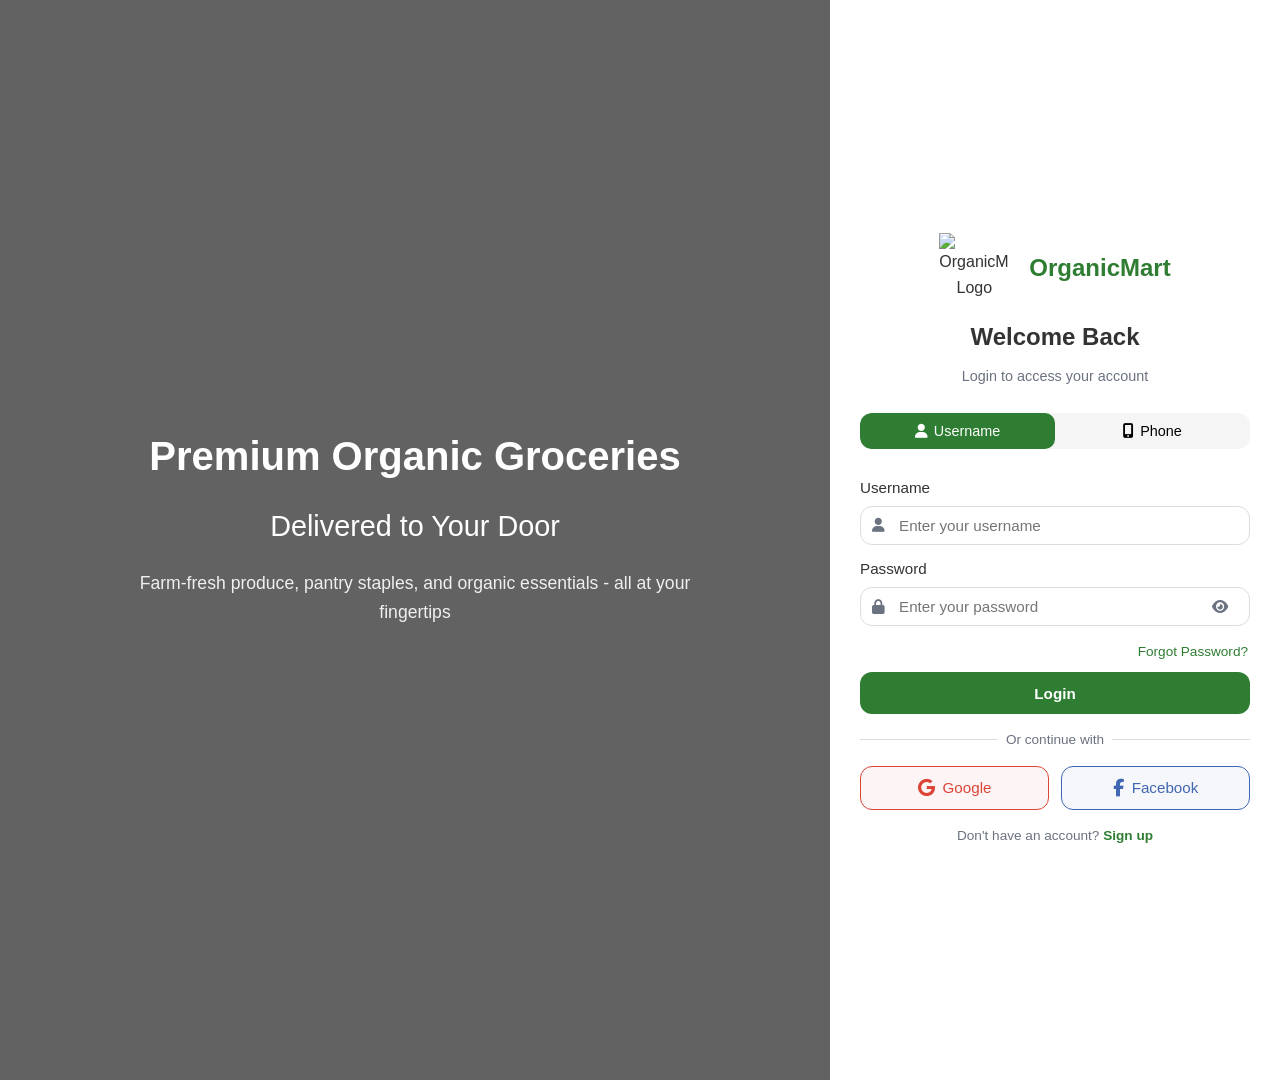
==== index.html @ 49bd02a5 "Update index.html" ====
<!DOCTYPE html>
<html lang="en">
<head>
    <meta charset="UTF-8">
    <meta name="viewport" content="width=device-width, initial-scale=1.0">
    <title>OrganicMart - Premium Organic Groceries</title>
    <link rel="stylesheet" href="https://cdnjs.cloudflare.com/ajax/libs/font-awesome/6.0.0-beta3/css/all.min.css">
    <link rel="stylesheet" href="https://cdnjs.cloudflare.com/ajax/libs/font-awesome/6.5.0/css/all.min.css">
    <!-- mart.css will be linked here -->
     <link rel="stylesheet" href="mart.css">
     <link rel="stylesheet" href="lock-colors.css">
    <meta name="viewport" content="width=device-width, initial-scale=1.0">
     
</head>
<body>
  <!-- Login Page -->
<div id="login-page" class="page active">
    <div class="background-container">
        <body class="login-page">
            <body class="login-page"></body>
        <div class="background-overlay"></div>
        <div class="background-content">
            <h1>Premium Organic Groceries</h1>
            <h2>Delivered to Your Door</h2>
            <p>Farm-fresh produce, pantry staples, and organic essentials - all at your fingertips</p>
        </div>
    </div>

    <div class="login-wrapper">
        <div class="login-container">
            <div class="login-card">
                <div class="login-header">
                    <div class="logo">
                        <img src="https://github.com/sahan-2006/Oraganic_Mart/blob/main/image.png?raw=true" alt="OrganicMart Logo" loading="eager" style="width: 70px; height: 70px;">
                        <span>OrganicMart</span>
                    </div>
                    <h2>Welcome Back</h2>
                    <p>Login to access your account</p>
                </div>

                <div class="login-form-container">
                    <!-- Login Tabs -->
                    <div class="tab-container">
                        <button class="tab-btn active" data-tab="username">
                            <i class="fas fa-user"></i> Username
                        </button>
                        <button class="tab-btn" data-tab="phone">
                            <i class="fas fa-mobile-alt"></i> Phone
                        </button>
                    </div>

                    <!-- Login Form -->
                    <form id="login-form" class="login-form">
                        <div id="username-tab" class="tab-content active">
                            <div class="form-group">
                                <label for="username">Username</label>
                                <div class="input-with-icon">
                                    <i class="fas fa-user"></i>
                                    <input type="text" id="username" name="username" placeholder="Enter your username" required>
                                </div>
                                <span class="error-message" id="username-error"></span>
                            </div>
                            
                            <div class="form-group">
                                <label for="username-password">Password</label>
                                <div class="input-with-icon">
                                    <i class="fas fa-lock"></i>
                                    <input type="password" id="username-password" name="password" placeholder="Enter your password" required>
                                    <button type="button" class="password-toggle" data-target="username-password">
                                        <i class="fas fa-eye"></i>
                                    </button>
                                </div>
                                <span class="error-message" id="username-password-error"></span>
                            </div>

                            <div class="form-options">
                                <div class="remember-me">
                                    <!-- empty label removed -->
                                </div>
                                <div class="forgot-password">
                                    <a href="#" class="forgot-password-link">Forgot Password?</a>
                                </div>
                            </div>

                            <button type="submit" class="login-btn username-login-btn" data-type="username">
                                <span class="btn-text">Login</span>
                                <div class="btn-loader" style="display: none;">
                                    <div class="loader"></div>
                                </div>
                            </button>
                        </div>

                        <div id="phone-tab" class="tab-content">
                            <div class="form-group">
                                <label for="phone">Phone Number</label>
                                <div class="input-with-icon">
                                    <i class="fas fa-phone"></i>
                                    <input type="tel" id="phone" name="phone" placeholder="Enter your phone number" required>
                                </div>
                                <span class="error-message" id="phone-error"></span>
                            </div>
                            
                            <div class="form-group">
                                <label for="phone-password">Password</label>
                                <div class="input-with-icon">
                                    <i class="fas fa-lock"></i>
                                    <input type="password" id="phone-password" name="password" placeholder="Enter your password" required>
                                    <button type="button" class="password-toggle" data-target="phone-password">
                                        <i class="fas fa-eye"></i>
                                    </button>
                                </div>
                                <span class="error-message" id="phone-password-error"></span>
                            </div>

                            <div class="form-options">
                                <div class="remember-me">
                                   
                                </div>
                                <div class="forgot-password">
                                    <a href="#" class="forgot-password-link">Forgot Password?</a>
                                </div>
                            </div>

                            <button type="submit" class="login-btn phone-login-btn" data-type="phone">
                                <span class="btn-text">Login</span>
                                <div class="btn-loader" style="display: none;">
                                    <div class="loader"></div>
                                </div>
                            </button>
                        </div>
                    </form>

                    <!-- Reset Password Section (Initially Hidden) -->
                    <div id="reset-password-section" class="reset-password-section" style="display: none;">
                        <!-- Step 1: Enter Email/Phone -->
                        <div id="reset-step-1">
                            <h3>Reset Your Password</h3>
                            <p class="reset-description">Enter your email or phone number to receive OTP</p>
                            
                            <form id="reset-form-step1">
                                <div class="form-group">
                                    <label for="reset-input">Email or Phone Number</label>
                                    <div class="input-with-icon">
                                        <i class="fas fa-envelope"></i>
                                        <input type="text" id="reset-input" placeholder="Enter email or phone number" required>
                                    </div>
                                    <span class="error-message" id="reset-error"></span>
                                </div>

                                <div class="reset-buttons">
                                    <button type="submit" class="login-btn send-otp-btn">
                                        <span class="btn-text">Send OTP</span>
                                        <div class="btn-loader" style="display: none;">
                                            <div class="loader"></div>
                                        </div>
                                    </button>
                                    <button type="button" id="back-to-login" class="login-btn secondary-btn">
                                        <span class="btn-text">Back to Login</span>
                                    </button>
                                </div>
                            </form>
                        </div>

                        <!-- Step 2: Verify OTP -->
                        <div id="reset-step-2" style="display: none;">
                            <h3>Verify OTP</h3>
                            <p class="reset-description" id="otp-message">Enter the 6-digit OTP sent to your registered email/phone</p>
                            
                            <form id="reset-form-step2">
                                <div class="form-group">
                                    <label for="otp">Enter OTP</label>
                                    <div class="otp-input-container">
                                        <input type="text" id="otp1" class="otp-input" maxlength="1" data-index="1" required>
                                        <input type="text" id="otp2" class="otp-input" maxlength="1" data-index="2" required>
                                        <input type="text" id="otp3" class="otp-input" maxlength="1" data-index="3" required>
                                        <input type="text" id="otp4" class="otp-input" maxlength="1" data-index="4" required>
                                        <input type="text" id="otp5" class="otp-input" maxlength="1" data-index="5" required>
                                        <input type="text" id="otp6" class="otp-input" maxlength="1" data-index="6" required>
                                    </div>
                                    <span class="error-message" id="otp-error"></span>
                                </div>

                                <div class="otp-timer">
                                    <p>OTP will expire in: <span id="otp-timer">02:00</span></p>
                                    <button type="button" id="resend-otp" class="resend-otp-btn" disabled>Resend OTP</button>
                                </div>

                                <div class="reset-buttons">
                                    <button type="submit" class="login-btn verify-otp-btn">
                                        <span class="btn-text">Verify OTP</span>
                                        <div class="btn-loader" style="display: none;">
                                            <div class="loader"></div>
                                        </div>
                                    </button>
                                    <button type="button" id="back-to-step1" class="login-btn secondary-btn">
                                        <span class="btn-text">Back</span>
                                    </button>
                                </div>
                            </form>
                        </div>
                        <div id="test-otp-message" style="display: none; background: #f0f8ff; padding: 10px; margin: 10px 0; border-radius: 5px; border-left: 4px solid #2196F3; font-size: 14px;"></div>
                        <!-- Step 3: Set New Password -->
                        <div id="reset-step-3" style="display: none;">
                            <h3>Set New Password</h3>
                            <p class="reset-description">Create your new password</p>
                            
                            <form id="reset-form-step3">
                                <div class="form-group">
                                    <label for="new-password">New Password</label>
                                    <div class="input-with-icon">
                                        <i class="fas fa-lock"></i>
                                        <input type="password" id="new-password" placeholder="Enter new password" required>
                                        <button type="button" class="password-toggle" data-target="new-password">
                                            <i class="fas fa-eye"></i>
                                        </button>
                                    </div>
                                    <span class="error-message" id="new-password-error"></span>
                                </div>

                                <div class="form-group">
                                    <label for="confirm-new-password">Confirm New Password</label>
                                    <div class="input-with-icon">
                                        <i class="fas fa-lock"></i>
                                        <input type="password" id="confirm-new-password" placeholder="Confirm new password" required>
                                        <button type="button" class="password-toggle" data-target="confirm-new-password">
                                            <i class="fas fa-eye"></i>
                                        </button>
                                    </div>
                                    <span class="error-message" id="confirm-new-password-error"></span>
                                </div>

                                <div class="reset-buttons">
                                    <button type="submit" class="login-btn reset-password-btn">
                                        <span class="btn-text">Reset Password</span>
                                        <div class="btn-loader" style="display: none;">
                                            <div class="loader"></div>
                                        </div>
                                    </button>
                                    <button type="button" id="back-to-step2" class="login-btn secondary-btn">
                                        <span class="btn-text">Back</span>
                                    </button>
                                </div>
                            </form>
                        </div>
                    </div>

                    <div class="divider">
                        <span>Or continue with</span>
                    </div>

                    <div class="social-login">
                        <button type="button" class="social-btn google-btn">
                            <i class="fab fa-google"></i>
                            Google
                        </button>
                        <button type="button" class="social-btn facebook-btn">
                            <i class="fab fa-facebook-f"></i>
                            Facebook
                        </button>
                    </div>

                    <div class="signup-link">
                        Don't have an account? <a href="#" id="show-signup">Sign up</a>
                    </div>
                </div>
            </div>
        </div>
    </div>

    <!-- Success Modal -->
    <div id="success-modal" class="modal">
        <div class="modal-content">
            <div class="modal-icon success">
                <i class="fas fa-check-circle"></i>
            </div>
            <h3>Login Successful!</h3>
            <p>You are being redirected to your account.</p>
            <div class="modal-loader">
                <div class="loader"></div>
            </div>
        </div>
    </div>

    <!-- Password Reset Success Modal -->
    <div id="reset-success-modal" class="modal">
        <div class="modal-content">
            <div class="modal-icon success">
                <i class="fas fa-check-circle"></i>
            </div>
            <h3>Password Reset Successful!</h3>
            <p>Your password has been reset successfully. You can now login with your new password.</p>
            <button type="button" class="login-btn close-reset-modal">Back to Login</button>
        </div>
    </div>
</div>

<!-- Signup Page -->
<div id="signup-page" class="page">
    <div class="background-container">
        <div class="background-overlay"></div>
        <div class="background-content">
            <h1>Join Our Organic Community</h1>
            <h2>Fresh, Healthy & Delivered</h2>
            <p>Create an account to start shopping premium organic groceries</p>
        </div>
    </div>

    <div class="login-wrapper">
        <div class="login-container">
            <div class="login-card">
                <div class="login-header">
                    <div class="logo">
                        <img src="https://github.com/sahan-2006/Oraganic_Mart/blob/main/image.png?raw=true" alt="OrganicMart Logo" loading="eager" style="width: 70px; height: 70px;">
                        <span>OrganicMart</span>
                    </div>
                    <h2>Create Account</h2>
                    <p>Sign up to get started with OrganicMart</p>
                </div>

                <div class="login-form-container">
                    <form id="signup-form" class="login-form">
                        <div class="form-group">
                            <label for="fullname">Full Name</label>
                            <div class="input-with-icon">
                                <i class="fas fa-user"></i>
                                <input type="text" id="fullname" name="fullname" placeholder="Enter your full name" required>
                            </div>
                            <span class="error-message" id="name-error"></span>
                        </div>

                        <div class="form-group">
                            <label for="email">Email Address</label>
                            <div class="input-with-icon">
                                <i class="fas fa-envelope"></i>
                                <input type="email" id="email" name="email" placeholder="Enter your email" required>
                            </div>
                            <span class="error-message" id="email-error"></span>
                        </div>

                        <div class="form-group">
                            <label for="signup-username">Username</label>
                            <div class="input-with-icon">
                                <i class="fas fa-user-circle"></i>
                                <input type="text" id="signup-username" name="username" placeholder="Choose a username" required>
                            </div>
                            <span class="error-message" id="signup-username-error"></span>
                        </div>

                        <div class="form-group">
                            <label for="signup-phone">Phone Number</label>
                            <div class="input-with-icon">
                                <i class="fas fa-phone"></i>
                                <input type="tel" id="signup-phone" name="phone" placeholder="Enter your phone number" required>
                            </div>
                            <span class="error-message" id="signup-phone-error"></span>
                        </div>

                        <div class="form-group">
                            <label for="password">Password</label>
                            <div class="input-with-icon">
                                <i class="fas fa-lock"></i>
                                <input type="password" id="password" name="password" placeholder="Create a password" required>
                                <button type="button" class="password-toggle" data-target="password">
                                    <i class="fas fa-eye"></i>
                                </button>
                            </div>
                            <span class="error-message" id="password-error"></span>
                        </div>

                        <div class="form-group">
                            <label for="confirm-password">Confirm Password</label>
                            <div class="input-with-icon">
                                <i class="fas fa-lock"></i>
                                <input type="password" id="confirm-password" name="confirm-password" placeholder="Confirm your password" required>
                                <button type="button" class="password-toggle" data-target="confirm-password">
                                    <i class="fas fa-eye"></i>
                                </button>
                            </div>
                            <span class="error-message" id="confirm-password-error"></span>
                        </div>

                        <div class="form-group checkbox-group">
                            <input type="checkbox" id="terms" name="terms" required>
                            <label for="terms">I agree to the <a href="#">Terms & Conditions</a> and <a href="#">Privacy Policy</a></label>
                            <span class="error-message" id="terms-error"></span>
                        </div>

                        <button type="submit" id="signup-btn" class="login-btn">
                            <span class="btn-text">Create Account</span>
                            <div class="btn-loader" style="display: none;">
                                <div class="loader"></div>
                            </div>
                        </button>
                    </form>

                    <div class="divider">
                        <span>Or sign up with</span>
                    </div>

                    <div class="social-login">
                        <button type="button" class="social-btn google-btn">
                            <i class="fab fa-google"></i>
                            Google
                        </button>
                        <button type="button" class="social-btn facebook-btn">
                            <i class="fab fa-facebook-f"></i>
                            Facebook
                        </button>
                    </div>

                    <div class="signup-link">
                        Already have an account? <a href="#" id="show-login">Sign In</a>
                    </div>
                </div>
            </div>
        </div>
    </div>
</div>

    <!-- Products Page -->
    <div id="products-page" class="page">
        <!-- Header -->
        <header>
            <div class="container header-container">
                <div class="logo">
                    <img src="https://github.com/sahan-2006/Oraganic_Mart/blob/main/image.png?raw=true" alt="OrganicMart Logo" loading="eager" style="width: 50px; height: 50px;">
                    <span class="logo-text">OrganicMart</span>
                </div>
                <nav>
                    <ul>
                        <li><a href="#" class="active">Home</a></li>
                        <li><a href="#">Shop</a></li>
                        <li><a href="#">Categories</a></li>
                        <li><a href="#">About</a></li>
                        <li><a href="#">Contact</a></li>
                    </ul>
                </nav>
                <div class="header-icons">
                    <div class="search-container">
                        <form class="search-form">
                            <input type="search" class="search-input" placeholder="Search for Organic Products ..." aria-label="Search for Organic products ...">
                            <button type="submit" class="search-btn">
                                <i class="fas fa-search"></i>
                            </button>
                        </form>
                    </div>
                    <a href="#" id="user-icon"><i class="fas fa-user"></i></a>
                    <a href="#" class="cart-icon">
                        <i class="fas fa-shopping-cart"></i>
                        <span class="cart-count">0</span>
                    </a>
                </div>
            </div>
        </header>

        <!-- Hero Section -->
        <section class="hero">
            <div class="container">
                <div class="hero-content">
                    <h1>Premium Organic Groceries Delivered to Your Door</h1>
                    <p>Farm-fresh produce, pantry staples, and organic essentials - all at your fingertips</p>
                    <div class="hero-buttons">
                        <a href="#" class="btn">Shop Now</a>
                        <a href="#" class="btn">Learn More</a>
                    </div>
                </div>
            </div>
        </section>

        <!-- Features -->
        <div class="container">
            <div class="features">
                <div class="feature-card">
                    <div class="feature-icon">
                        <i class="fas fa-truck"></i>
                    </div>
                    <h3>Free & Fast Delivery</h3>
                    <p>Free delivery up to 5 km</p>
                </div>
                <div class="feature-card">
                    <div class="feature-icon">
                        <i class="fas fa-leaf"></i>
                    </div>
                    <h3>100% Organic</h3>
                    <p>Certified organic products</p>
                </div>
                <div class="feature-card">
                    <div class="feature-icon">
                        <i class="fas fa-rupee-sign"></i>
                    </div>
                    <h3>Best Prices</h3>
                    <p>Direct from farm savings</p>
                </div>
                <div class="feature-card">
                    <div class="feature-icon">
                        <i class="fas fa-shield-alt"></i>
                    </div>
                    <h3>Quality Guarantee</h3>
                    <p>Money back if unsatisfied</p>
                </div>
            </div>
        </div>

        <!-- Categories -->
        <section class="container">
            <div class="section-title">
                <h2>Shop by Category</h2>
                <button id="clearFilters" class="clear-btn">Remove Filter</button>
            </div>

            <div class="categories-grid">
                <div class="category-card">
                    <img 
                        src="https://images.unsplash.com/photo-1568702846914-96b305d2aaeb?ixlib=rb-4.0.3&auto=format&fit=crop&w=400&q=80" 
                        data-src="https://www.thehealthy.com/wp-content/uploads/2025/05/GettyImages-2178111688.jpg"
                        alt="Fresh Fruits"
                        loading="lazy"
                        class="lazy-img"
                    >
                    <div class="category-overlay">
                        <h3>Fresh Fruits</h3>
                        <p>Seasonal & Organic</p>
                    </div>
                </div>
                <div class="category-card">
                    <img 
                        src="https://images.unsplash.com/photo-1540420773420-3366772f4999?ixlib=rb-4.0.3&auto=format&fit=crop&w=400&q=80" 
                        data-src="https://www.azernews.az/media/pictures/o-GROCERY-SHOPPING-TIP-VEGETABLE-VEGETABLES-HEALTHY-facebook.jpg"
                        alt="Vegetables"
                        loading="lazy"
                        class="lazy-img"
                    >
                    <div class="category-overlay">
                        <h3>Vegetables</h3>
                        <p>Farm Fresh</p>
                    </div>
                </div>
                <div class="category-card">
                    <img 
                        src="https://images.unsplash.com/photo-1550583724-b2692b85b150?ixlib=rb-4.0.3&auto=format&fit=crop&w=400&q=80" 
                        data-src="https://media.istockphoto.com/id/465317761/photo/milk-and-eggs.jpg?s=612x612&w=0&k=20&c=Y-VFarWizFnItHzc9_lgj4P6cQGKXUrPMUbI9jbiL8w="
                        alt="Dairy & Eggs"
                        loading="lazy"
                        class="lazy-img"
                    >
                    <div class="category-overlay">
                        <h3>Dairy & Eggs</h3>
                        <p>Organic & Free-range</p>
                    </div>
                </div>
                <div class="category-card">
                    <img 
                        src="https://images.unsplash.com/photo-1603569283847-aa295f0d016a?ixlib=rb-4.0.3&auto=format&fit=crop&w=400&q=80" 
                        data-src="https://t3.ftcdn.net/jpg/01/17/82/52/360_F_117825265_rOF5SE5y4MtbIPJAF18qexRRatDZVA4C.jpg"
                        alt="Grains & Pulses"
                        loading="lazy"
                        class="lazy-img"
                    >
                    <div class="category-overlay">
                        <h3>Grains & Pulses</h3>
                        <p>Whole & Organic</p>
                    </div>
                </div>
                <div class="category-card">
                    <img 
                        src="https://images.unsplash.com/photo-1603565370196-b1c9f9e0b1f7?ixlib=rb-4.0.3&auto=format&fit=crop&w=400&q=80" 
                        data-src="https://media.istockphoto.com/id/465015726/photo/dabba-masala.jpg?s=612x612&w=0&k=20&c=QbZ2KHUJpVTo4eLkzELdyE9YrLU1X0eDDoAs290g7_k="
                        alt="Spices & Masalas"
                        loading="lazy"
                        class="lazy-img"
                    >
                    <div class="category-overlay">
                        <h3>Spices & Masalas</h3>
                        <p>Traditional & Pure</p>
                    </div>
                </div>
            </div>
        </section>

        <!-- Fruits Section -->
        <section class="container">
            <div class="section-title">
                <h2>Fresh Organic Fruits</h2>
            </div>
            <div class="products-grid">
                <!-- Apple -->
                <div class="product-card" data-product-id="1">
                    <div class="product-badge">Organic</div>
                    <div class="product-image">
                        <img 
                            src="https://images.unsplash.com/photo-1568702846914-96b305d2aaeb?ixlib=rb-4.0.3&auto=format&fit=crop&w=400&q=80" 
                            data-src="https://w0.peakpx.com/wallpaper/182/615/HD-wallpaper-fruits-apple-fruit.jpg"
                            alt="Organic Apples"
                            loading="lazy"
                            class="lazy-img"
                        >
                    </div>
                    <div class="product-info">
                        <div class="product-category">Fruits</div>
                        <h3 class="product-title">Organic Shimla Apples</h3>
                        <div class="quantity-section">
                            <label>Quantity:</label>
                            <select class="quantity-select" data-product-id="1">
                                <option value="1">500g</option>
                                <option value="2">1kg</option>
                                <option value="3">1.5kg</option>
                                <option value="4">2kg</option>
                                <option value="5">2.5kg</option>
                            </select>
                        </div>
                        <div class="product-price">
                            <span class="current-price">₹199</span>
                            <span class="original-price">₹249</span>
                            <span class="discount">20% off</span>
                        </div>
                        <div class="product-rating">
                            <i class="fas fa-star"></i>
                            <i class="fas fa-star"></i>
                            <i class="fas fa-star"></i>
                            <i class="fas fa-star"></i>
                            <i class="fas fa-star-half-alt"></i>
                            <span>(48)</span>
                        </div>
                        <button class="add-to-cart" data-product-id="1">Add to Cart</button>
                    </div>
                </div>
                <!-- Banana -->
                <div class="product-card" data-product-id="2">
                    <div class="product-badge">Organic</div>
                    <div class="product-image">
                        <img 
                            src="https://images.unsplash.com/photo-1571771894821-ce9b6c11b08e?ixlib=rb-4.0.3&auto=format&fit=crop&w=400&q=80" 
                            data-src="https://png.pngtree.com/thumb_back/fh260/background/20220319/pngtree-a-hanging-banana-hd-photography-material-image_1022466.jpg"
                            alt="Organic Bananas"
                            loading="lazy"
                            class="lazy-img"
                        >
                    </div>
                    <div class="product-info">
                        <div class="product-category">Fruits</div>
                        <h3 class="product-title">Organic Bananas</h3>
                        <div class="quantity-section">
                            <label>Quantity:</label>
                            <select class="quantity-select" data-product-id="2">
                                <option value="1">9 pcs</option>
                                <option value="2">15 pcs</option>
                                <option value="3">20 pcs</option>
                                <option value="4">12 pcs</option>
                                <option value="5">24 pcs</option>
                            </select>
                        </div>
                        <div class="product-price">
                            <span class="current-price">₹59</span>
                            <span class="original-price">₹79</span>
                            <span class="discount">25% off</span>
                        </div>
                        <div class="product-rating">
                            <i class="fas fa-star"></i>
                            <i class="fas fa-star"></i>
                            <i class="fas fa-star"></i>
                            <i class="fas fa-star"></i>
                            <i class="far fa-star"></i>
                            <span>(36)</span>
                        </div>
                        <button class="add-to-cart" data-product-id="2">Add to Cart</button>
                    </div>
                </div>
                <!-- Mango -->
                <div class="product-card" data-product-id="3">
                    <div class="product-badge">Seasonal</div>
                    <div class="product-image">
                        <img 
                            src="https://images.unsplash.com/photo-1553279768-865429fa0078?ixlib=rb-4.0.3&auto=format&fit=crop&w=400&q=80" 
                            data-src="https://wallpapers.com/images/featured/mango-evb0z302mlfebdo0.jpg"
                            alt="Organic Mangoes"
                            loading="lazy"
                            class="lazy-img">
                    </div>
                    <div class="product-info">
                        <div class="product-category">Fruits</div>
                        <h3 class="product-title">Organic Mangoes</h3>
                        <div class="quantity-section">
                            <label>Quantity:</label>
                            <select class="quantity-select" data-product-id="3">
                                <option value="1">500g</option>
                                <option value="2">1kg</option>
                                <option value="3">1.5kg</option>
                                <option value="4">2kg</option>
                                <option value="5">2.5kg</option>
                            </select>
                        </div>
                        <div class="product-price">
                            <span class="current-price">₹499</span>
                            <span class="original-price">₹599</span>
                            <span class="discount">17% off</span>
                        </div>
                        <div class="product-rating">
                            <i class="fas fa-star"></i>
                            <i class="fas fa-star"></i>
                            <i class="fas fa-star"></i>
                            <i class="fas fa-star"></i>
                            <i class="fas fa-star"></i>
                            <span>(112)</span>
                        </div>
                        <button class="add-to-cart" data-product-id="3">Add to Cart</button>
                    </div>
                </div>
                <!-- Pomegranate -->
                <div class="product-card" data-product-id="4">
                    <div class="product-badge">Organic</div>
                    <div class="product-image">
                        <img 
                            src="https://images.unsplash.com/photo-1587049352851-8d4e89133924?ixlib=rb-4.0.3&auto=format&fit=crop&w=400&q=80" 
                            data-src="https://t3.ftcdn.net/jpg/04/32/47/36/360_F_432473688_NBFaMH9L7Ls0kvAxnCZnRlvbCaSgxozB.jpg"
                            alt="Organic Pomegranate"
                            loading="lazy"
                            class="lazy-img"
                        >
                    </div>
                    <div class="product-info">
                        <div class="product-category">Fruits</div>
                        <h3 class="product-title">Organic Pomegranate</h3>
                        <div class="quantity-section">
                            <label>Quantity:</label>
                            <select class="quantity-select" data-product-id="4">
                                <option value="1">250g</option>
                                <option value="2">500g</option>
                                <option value="3">1kg</option>
                                <option value="4">1.5kg</option>
                                <option value="5">2kg</option>
                            </select>
                        </div>
                        <div class="product-price">
                            <span class="current-price">₹129</span>
                            <span class="original-price">₹149</span>
                            <span class="discount">13% off</span>
                        </div>
                        <div class="product-rating">
                            <i class="fas fa-star"></i>
                            <i class="fas fa-star"></i>
                            <i class="fas fa-star"></i>
                            <i class="fas fa-star"></i>
                            <i class="far fa-star"></i>
                            <span>(24)</span>
                        </div>
                        <button class="add-to-cart" data-product-id="4">Add to Cart</button>
                    </div>
                </div>
                <!-- Orange -->
                <div class="product-card" data-product-id="5">
                    <div class="product-badge">Organic</div>
                    <div class="product-image">
                        <img 
                            src="https://images.unsplash.com/photo-1550258987-190a2d41a8ba?ixlib=rb-4.0.3&auto=format&fit=crop&w=400&q=80" 
                            data-src="https://t4.ftcdn.net/jpg/02/79/60/69/360_F_279606999_4fItjv1RGj7ogujzQSZqB9hfkbyzxJ4r.jpg"
                            alt="Organic Oranges"
                            loading="lazy"
                            class="lazy-img"
                        >
                    </div>
                    <div class="product-info">
                        <div class="product-category">Fruits</div>
                        <h3 class="product-title">Organic Oranges</h3>
                        <div class="quantity-section">
                            <label>Quantity:</label>
                            <select class="quantity-select" data-product-id="5">
                                <option value="1">250g</option>
                                <option value="2">500g</option>
                                <option value="3">1kg</option>
                                <option value="4">1.5kg</option>
                                <option value="5">2kg</option>
                            </select>
                        </div>
                        <div class="product-price">
                            <span class="current-price">₹149</span>
                            <span class="original-price">₹179</span>
                            <span class="discount">17% off</span>
                        </div>
                        <div class="product-rating">
                            <i class="fas fa-star"></i>
                            <i class="fas fa-star"></i>
                            <i class="fas fa-star"></i>
                            <i class="fas fa-star"></i>
                            <i class="far fa-star"></i>
                            <span>(42)</span>
                        </div>
                        <button class="add-to-cart" data-product-id="5">Add to Cart</button>
                    </div>
                </div>
                <!-- Mosambi -->
                <div class="product-card" data-product-id="6">
                    <div class="product-badge">Organic</div>
                    <div class="product-image">
                        <img 
                            src="https://images.unsplash.com/photo-1582284540020-8acbe03f4924?ixlib=rb-4.0.3&auto=format&fit=crop&w=400&q=80" 
                            data-src="https://cmsimages.timesgroup.com/image-resizer/Bombaytimes?s3_path=Bombaytimes/posts/1745396124283/assets/images/aFzqTg3LA.png&format=webp"
                            alt="Organic Mosambi"
                            loading="lazy"
                            class="lazy-img"
                        >
                    </div>
                    <div class="product-info">
                        <div class="product-category">Fruits</div>
                        <h3 class="product-title">Organic Mosambi</h3>
                        <div class="quantity-section">
                            <label>Quantity:</label>
                            <select class="quantity-select" data-product-id="6">
                                <option value="1">500g</option>
                                <option value="2">1kg</option>
                                <option value="3">1.5kg</option>
                                <option value="4">2kg</option>
                                <option value="5">2.5kg</option>
                            </select>
                        </div>
                        <div class="product-price">
                            <span class="current-price">₹119</span>
                            <span class="original-price">₹139</span>
                            <span class="discount">14% off</span>
                        </div>
                        <div class="product-rating">
                            <i class="fas fa-star"></i>
                            <i class="fas fa-star"></i>
                            <i class="fas fa-star"></i>
                            <i class="fas fa-star-half-alt"></i>
                            <i class="far fa-star"></i>
                            <span>(37)</span>
                        </div>
                        <button class="add-to-cart" data-product-id="6">Add to Cart</button>
                    </div>
                </div>
                <!-- Lemon -->
                <div class="product-card" data-product-id="7">
                    <div class="product-badge">Organic</div>
                    <div class="product-image">
                        <img 
                            src="https://images.unsplash.com/photo-1557800634-7bf3c7305596?ixlib=rb-4.0.3&auto=format&fit=crop&w=400&q=80" 
                            data-src="https://www.commodityonline.com/leads/2024/02/1676436444_63ec63dc8dda9_2.webp"
                            alt="Organic Lemons"
                            loading="lazy"
                            class="lazy-img"
                        >
                    </div>
                    <div class="product-info">
                        <div class="product-category">Fruits</div>
                        <h3 class="product-title">Organic Lemons</h3>
                        <div class="quantity-section">
                            <label>Quantity:</label>
                            <select class="quantity-select" data-product-id="7">
                                <option value="1">250g</option>
                                <option value="2">500g</option>
                                <option value="3">750g</option>
                                <option value="4">1kg</option>
                                <option value="5">1.25kg</option>
                            </select>
                        </div>
                        <div class="product-price">
                            <span class="current-price">₹59</span>
                            <span class="original-price">₹79</span>
                            <span class="discount">25% off</span>
                        </div>
                        <div class="product-rating">
                            <i class="fas fa-star"></i>
                            <i class="fas fa-star"></i>
                            <i class="fas fa-star"></i>
                            <i class="fas fa-star"></i>
                            <i class="fas fa-star"></i>
                            <span>(68)</span>
                        </div>
                        <button class="add-to-cart" data-product-id="7">Add to Cart</button>
                    </div>
                </div>
                <!-- Black Grapes -->
                <div class="product-card" data-product-id="8">
                    <div class="product-badge">Organic</div>
                    <div class="product-image">
                        <img 
                            src="https://images.unsplash.com/photo-1439127989242-c3819d1ad959?ixlib=rb-4.0.3&auto=format&fit=crop&w=400&q=80" 
                            data-src="https://images.healthshots.com/healthshots/en/uploads/2022/01/18163418/black-grapes.jpg"
                            alt="Organic Grapes"
                            loading="lazy"
                            class="lazy-img"
                        >
                    </div>
                    <div class="product-info">
                        <div class="product-category">Fruits</div>
                        <h3 class="product-title">Organic Black Grapes</h3>
                        <div class="quantity-section">
                            <label>Quantity:</label>
                            <select class="quantity-select" data-product-id="8">
                                <option value="1">500g</option>
                                <option value="2">1kg</option>
                                <option value="3">1.5kg</option>
                                <option value="4">2kg</option>
                                <option value="5">2.5kg</option>
                            </select>
                        </div>
                        <div class="product-price">
                            <span class="current-price">₹179</span>
                            <span class="original-price">₹199</span>
                            <span class="discount">10% off</span>
                        </div>
                        <div class="product-rating">
                            <i class="fas fa-star"></i>
                            <i class="fas fa-star"></i>
                            <i class="fas fa-star"></i>
                            <i class="fas fa-star"></i>
                            <i class="far fa-star"></i>
                            <span>(29)</span>
                        </div>
                        <button class="add-to-cart" data-product-id="8">Add to Cart</button>
                    </div>
                </div>
                <!-- Watermelon -->
                <div class="product-card" data-product-id="9">
                    <div class="product-badge">Seasonal</div>
                    <div class="product-image">
                        <img 
                            src="https://images.unsplash.com/photo-1571575173700-afb9492e6a50?ixlib=rb-4.0.3&auto=format&fit=crop&w=400&q=80" 
                            data-src="https://watermark.lovepik.com/photo/20211210/large/lovepik-watermelon-for-summer-picture_501768493.jpg"
                            alt="Organic Watermelon"
                            loading="lazy"
                            class="lazy-img"
                        >
                    </div>
                    <div class="product-info">
                        <div class="product-category">Fruits</div>
                        <h3 class="product-title">Organic Watermelon</h3>
                        <div class="quantity-section">
                            <label>Quantity:</label>
                            <select class="quantity-select" data-product-id="9">
                                <option value="1">3kg</option>
                                <option value="2">6kg</option>
                                <option value="3">9kg</option>
                                <option value="4">12kg</option>
                            </select>
                        </div>
                        <div class="product-price">
                            <span class="current-price">₹99</span>
                            <span class="original-price">₹129</span>
                            <span class="discount">23% off</span>
                        </div>
                        <div class="product-rating">
                            <i class="fas fa-star"></i>
                            <i class="fas fa-star"></i>
                            <i class="fas fa-star"></i>
                            <i class="fas fa-star"></i>
                            <i class="fas fa-star-half-alt"></i>
                            <span>(42)</span>
                        </div>
                        <button class="add-to-cart" data-product-id="9">Add to Cart</button>
                    </div>
                </div>
                <!-- Muskmelon -->
                <div class="product-card" data-product-id="10">
                    <div class="product-badge">Seasonal</div>
                    <div class="product-image">
                        <img 
                            src="https://images.unsplash.com/photo-1627834377411-8da5f4f09de8?ixlib=rb-4.0.3&auto=format&fit=crop&w=400&q=80" 
                            data-src="https://t3.ftcdn.net/jpg/08/56/30/38/360_F_856303873_lysQgpwr108YHHHyEeiGepwZ2Jmg5doG.jpg"
                            alt="Organic Muskmelon"
                            loading="lazy"
                            class="lazy-img"
                        >
                    </div>
                    <div class="product-info">
                        <div class="product-category">Fruits</div>
                        <h3 class="product-title">Organic Muskmelon</h3>
                        <div class="quantity-section">
                            <label>Quantity:</label>
                            <select class="quantity-select" data-product-id="10">
                                <option value="1">1.5kg</option>
                                <option value="2">3kg</option>
                                <option value="3">4.5kg</option>
                                <option value="4">6kg</option>
                            </select>
                        </div>
                        <div class="product-price">
                            <span class="current-price">₹89</span>
                            <span class="original-price">₹109</span>
                            <span class="discount">18% off</span>
                        </div>
                        <div class="product-rating">
                            <i class="fas fa-star"></i>
                            <i class="fas fa-star"></i>
                            <i class="fas fa-star"></i>
                            <i class="fas fa-star-half-alt"></i>
                            <i class="far fa-star"></i>
                            <span>(37)</span>
                        </div>
                        <button class="add-to-cart" data-product-id="10">Add to Cart</button>
                    </div>
                </div>
                <!-- Papaya -->
                <div class="product-card" data-product-id="11">
                    <div class="product-badge">Seasonal</div>
                    <div class="product-image">
                        <img 
                            src="https://images.unsplash.com/photo-1601493700631-2b16ec4b4716?ixlib=rb-4.0.3&auto=format&fit=crop&w=400&q=80" 
                            data-src="https://media.istockphoto.com/id/1163930184/photo/papaya-on-wooden-background.jpg?s=612x612&w=0&k=20&c=W-1l2k1J8raJGvUb1NM0oeqEdC2DqRbt-2gpzfXL01o="
                            alt="Organic Papaya"
                            loading="lazy"
                            class="lazy-img"
                        >
                    </div>
                    <div class="product-info">
                        <div class="product-category">Fruits</div>
                        <h3 class="product-title">Organic Papaya</h3>
                        <div class="quantity-section">
                            <label>Quantity:</label>
                            <select class="quantity-select" data-product-id="11">
                                <option value="1">1kg</option>
                                <option value="2">2kg</option>
                                <option value="3">3kg</option>
                                <option value="4">4kg</option>
                            </select>
                        </div>
                        <div class="product-price">
                            <span class="current-price">₹79</span>
                            <span class="original-price">₹99</span>
                            <span class="discount">20% off</span>
                        </div>
                        <div class="product-rating">
                            <i class="fas fa-star"></i>
                            <i class="fas fa-star"></i>
                            <i class="fas fa-star"></i>
                            <i class="fas fa-star"></i>
                            <i class="fas fa-star-half-alt"></i>
                            <span>(42)</span>
                        </div>
                        <button class="add-to-cart" data-product-id="11">Add to Cart</button>
                    </div>
                </div>
                <!-- Pineapple -->
                <div class="product-card" data-product-id="12">
                    <div class="product-badge">Seasonal</div>
                    <div class="product-image">
                        <img 
                            src="https://images.unsplash.com/photo-1601493700631-2b16ec4b4716?ixlib=rb-4.0.3&auto=format&fit=crop&w=400&q=80" 
                            data-src="https://cdn.pixabay.com/photo/2018/11/11/15/42/pineapple-3808963_640.jpg"
                            alt="Organic Pineapple"
                            loading="lazy"
                            class="lazy-img"
                        >
                    </div>
                    <div class="product-info">
                        <div class="product-category">Fruits</div>
                        <h3 class="product-title">Organic Pineapple</h3>
                        <div class="quantity-section">
                            <label>Quantity:</label>
                            <select class="quantity-select" data-product-id="12">
                                <option value="1">1.2kg</option>
                                <option value="2">2.4kg</option>
                                <option value="3">3.6kg</option>
                                <option value="4">4.8kg</option>
                            </select>
                        </div>
                        <div class="product-price">
                            <span class="current-price">₹69</span>
                            <span class="original-price">₹89</span>
                            <span class="discount">22% off</span>
                        </div>
                        <div class="product-rating">
                            <i class="fas fa-star"></i>
                            <i class="fas fa-star"></i>
                            <i class="fas fa-star"></i>
                            <i class="fas fa-star-half-alt"></i>
                            <i class="far fa-star"></i>
                            <span>(37)</span>
                        </div>
                        <button class="add-to-cart" data-product-id="12">Add to Cart</button>
                    </div>
                </div>
                <!-- Guava -->
                <div class="product-card" data-product-id="13">
                    <div class="product-badge">Seasonal</div>
                    <div class="product-image">
                        <img 
                            src="https://images.unsplash.com/photo-1601493700631-2b16ec4b4716?ixlib=rb-4.0.3&auto=format&fit=crop&w=400&q=80" 
                            data-src="https://images.unsplash.com/photo-1689996647099-a7a0b67fd2f6?fm=jpg&q=60&w=3000&ixlib=rb-4.1.0&ixid=M3wxMjA3fDB8MHxzZWFyY2h8N3x8Z3VhdmF8ZW58MHx8MHx8fDA%3D"
                            alt="Organic Guava"
                            loading="lazy"
                            class="lazy-img"
                        >
                    </div>
                    <div class="product-info">
                        <div class="product-category">Fruits</div>
                        <h3 class="product-title">Organic Guava</h3>
                        <div class="quantity-section">
                            <label>Quantity:</label>
                            <select class="quantity-select" data-product-id="13">
                                <option value="1">500g</option>
                                <option value="2">1kg</option>
                                <option value="3">1.5kg</option>
                                <option value="4">2kg</option>
                            </select>
                        </div>
                        <div class="product-price">
                            <span class="current-price">₹89</span>
                            <span class="original-price">₹109</span>
                            <span class="discount">18% off</span>
                        </div>
                        <div class="product-rating">
                            <i class="fas fa-star"></i>
                            <i class="fas fa-star"></i>
                            <i class="fas fa-star"></i>
                            <i class="fas fa-star"></i>
                            <i class="fas fa-star"></i>
                            <span>(68)</span>
                        </div>
                        <button class="add-to-cart" data-product-id="13">Add to Cart</button>
                    </div>
                </div>
                <!-- Coconut -->
                <div class="product-card" data-product-id="14">
                    <div class="product-badge">Seasonal</div>
                    <div class="product-image">
                        <img 
                            src="https://images.unsplash.com/photo-1601493700631-2b16ec4b4716?ixlib=rb-4.0.3&auto=format&fit=crop&w=400&q=80" 
                            data-src="https://media.istockphoto.com/id/1407981572/photo/coconut-tree-at-coconut-farm.jpg?s=612x612&w=0&k=20&c=Mheo-LyMZpWcIVGl2Awh-8aK-MNgGTJuH78v4ChvfG0="
                            alt="Organic Coconut"
                            loading="lazy"
                            class="lazy-img"
                        >
                    </div>
                    <div class="product-info">
                        <div class="product-category">Fruits</div>
                        <h3 class="product-title">Organic Coconut</h3>
                        <div class="quantity-section">
                            <label>Quantity:</label>
                            <select class="quantity-select" data-product-id="14">
                                <option value="1">1litre</option>
                                <option value="2">2 litres</option>
                                <option value="3">3 litres</option>
                                <option value="4">4 litres</option>
                            </select>
                        </div>
                        <div class="product-price">
                            <span class="current-price">₹129</span>
                            <span class="original-price">₹149</span>
                            <span class="discount">13% off</span>
                        </div>
                        <div class="product-rating">
                            <i class="fas fa-star"></i>
                            <i class="fas fa-star"></i>
                            <i class="fas fa-star"></i>
                            <i class="fas fa-star"></i>
                            <i class="far fa-star"></i>
                            <span>(29)</span>
                        </div>
                        <button class="add-to-cart" data-product-id="14">Add to Cart</button>
                    </div>
                </div>
                <!-- Green Grapes -->
                <div class="product-card" data-product-id="15">
                    <div class="product-badge">Seasonal</div>
                    <div class="product-image">
                        <img 
                            src="https://images.unsplash.com/photo-1601493700631-2b16ec4b4716?ixlib=rb-4.0.3&auto=format&fit=crop&w=400&q=80" 
                            data-src="https://png.pngtree.com/thumb_back/fh260/background/20210827/pngtree-grapes-on-the-table-with-green-grapes-background-image_764501.jpg"
                            alt="Organic Green Grapes"
                            loading="lazy"
                            class="lazy-img"
                        >
                    </div>
                    <div class="product-info">
                        <div class="product-category">Fruits</div>
                        <h3 class="product-title">Organic Green Grapes</h3>
                        <div class="quantity-section">
                            <label>Quantity:</label>
                            <select class="quantity-select" data-product-id="15">
                                <option value="1">500g</option>
                                <option value="2">1kg</option>
                                <option value="3">1.5kg</option>
                                <option value="4">2kg</option>
                            </select>
                        </div>
                        <div class="product-price">
                            <span class="current-price">₹169</span>
                            <span class="original-price">₹199</span>
                            <span class="discount">15% off</span>
                        </div>
                        <div class="product-rating">
                            <i class="fas fa-star"></i>
                            <i class="fas fa-star"></i>
                            <i class="fas fa-star"></i>
                            <i class="fas fa-star"></i>
                            <i class="far fa-star"></i>
                            <span>(35)</span>
                        </div>
                        <button class="add-to-cart" data-product-id="15">Add to Cart</button>
                    </div>
                </div>
                <!-- Cherry -->
                <div class="product-card" data-product-id="16">
                    <div class="product-badge">Seasonal</div>
                    <div class="product-image">
                        <img 
                            src="https://images.unsplash.com/photo-1601493700631-2b16ec4b4716?ixlib=rb-4.0.3&auto=format&fit=crop&w=400&q=80" 
                            data-src="https://cdn.pixabay.com/photo/2017/07/30/13/35/cherry-2554364_1280.jpg"
                            alt="Organic Cherry"
                            loading="lazy"
                            class="lazy-img"
                        >
                    </div>
                    <div class="product-info">
                        <div class="product-category">Fruits</div>
                        <h3 class="product-title">Organic Cherry</h3>
                        <div class="quantity-section">
                            <label>Quantity:</label>
                            <select class="quantity-select" data-product-id="16">
                                <option value="1">250g</option>
                                <option value="2">500g</option>
                                <option value="3">750g</option>
                                <option value="4">1kg</option>
                            </select>
                        </div>
                        <div class="product-price">
                            <span class="current-price">₹199</span>
                            <span class="original-price">₹249</span>
                            <span class="discount">20% off</span>
                        </div>
                        <div class="product-rating">
                            <i class="fas fa-star"></i>
                            <i class="fas fa-star"></i>
                            <i class="fas fa-star"></i>
                            <i class="fas fa-star"></i>
                            <i class="far fa-star"></i>
                            <span>(29)</span>
                        </div>
                        <button class="add-to-cart" data-product-id="16">Add to Cart</button>
                    </div>
                </div>
            </div>
        </section>

        <!-- Vegetables Section -->
        <section class="container">
            <div class="section-title">
                <h2>Fresh Organic Vegetables</h2>
            </div>
            <div class="products-grid">
                <!-- Potatoes -->
                <div class="product-card" data-product-id="17">
                    <div class="product-badge">Organic</div>
                    <div class="product-image">
                        <img 
                            src="https://images.unsplash.com/photo-1518977676601-b53f82aba655?ixlib=rb-4.0.3&auto=format&fit=crop&w=400&q=80" 
                            data-src="https://thumbs.dreamstime.com/b/potatoes-fresh-wooden-basket-33186647.jpg"
                            alt="Organic Potatoes"
                            loading="lazy"
                            class="lazy-img"
                        >
                    </div>
                    <div class="product-info">
                        <div class="product-category">Vegetables</div>
                        <h3 class="product-title">Organic Potatoes</h3>
                        <div class="quantity-section">
                            <label>Quantity:</label>
                            <select class="quantity-select" data-product-id="17">
                                <option value="1">500g</option>
                                <option value="2">1kg</option>
                                <option value="3">2kg</option>
                                <option value="4">3kg</option>
                                <option value="5">5kg</option>
                            </select>
                        </div>
                        <div class="product-price">
                            <span class="current-price">₹39</span>
                            <span class="original-price">₹49</span>
                            <span class="discount">20% off</span>
                        </div>
                        <div class="product-rating">
                            <i class="fas fa-star"></i>
                            <i class="fas fa-star"></i>
                            <i class="fas fa-star"></i>
                            <i class="fas fa-star"></i>
                            <i class="far fa-star"></i>
                            <span>(42)</span>
                        </div>
                        <button class="add-to-cart" data-product-id="17">Add to Cart</button>
                    </div>
                </div>
                <!-- Onions -->
                <div class="product-card" data-product-id="18">
                    <div class="product-badge">Organic</div>
                    <div class="product-image">
                        <img 
                            src="https://images.unsplash.com/photo-1447175008436-054170c2e979?ixlib=rb-4.0.3&auto=format&fit=crop&w=400&q=80" 
                            data-src="https://zamaorganics.com/cdn/shop/files/madras_onion_1000_x_1000_px_1_1.png?v=1752752494"
                            alt="Organic Onions"
                            loading="lazy"
                            class="lazy-img"
                        >
                    </div>
                    <div class="product-info">
                        <div class="product-category">Vegetables</div>
                        <h3 class="product-title">Organic Onions</h3>
                        <div class="quantity-section">
                            <label>Quantity:</label>
                            <select class="quantity-select" data-product-id="18">
                                <option value="1">500g</option>
                                <option value="2">1kg</option>
                                <option value="3">2kg</option>
                                <option value="4">3kg</option>
                                <option value="5">5kg</option>
                            </select>
                        </div>
                        <div class="product-price">
                            <span class="current-price">₹35</span>
                            <span class="original-price">₹45</span>
                            <span class="discount">22% off</span>
                        </div>
                        <div class="product-rating">
                            <i class="fas fa-star"></i>
                            <i class="fas fa-star"></i>
                            <i class="fas fa-star"></i>
                            <i class="fas fa-star-half-alt"></i>
                            <i class="far fa-star"></i>
                            <span>(63)</span>
                        </div>
                        <button class="add-to-cart" data-product-id="18">Add to Cart</button>
                    </div>
                </div>
                <!-- Carrots -->
                <div class="product-card" data-product-id="19">
                    <div class="product-badge">Organic</div>
                    <div class="product-image">
                        <img 
                            src="https://images.unsplash.com/photo-1447175008436-054170c2e979?ixlib=rb-4.0.3&auto=format&fit=crop&w=400&q=80" 
                            data-src="https://media.istockphoto.com/id/185275579/photo/bundles-of-organic-carrots-with-the-stems-still-attached.jpg?s=612x612&w=0&k=20&c=OIdIDUtDF9jxpCFnZlb7ld5tOj8pDMol1XIcfsHFlEk="
                            alt="Organic Carrots"
                            loading="lazy"
                            class="lazy-img"
                        >
                    </div>
                    <div class="product-info">
                        <div class="product-category">Vegetables</div>
                        <h3 class="product-title">Organic Carrots</h3>
                        <div class="quantity-section">
                            <label>Quantity:</label>
                            <select class="quantity-select" data-product-id="19">
                                <option value="1">250g</option>
                                <option value="2">500g</option>
                                <option value="3">1kg</option>
                                <option value="4">2kg</option>
                            </select>
                        </div>
                        <div class="product-price">
                            <span class="current-price">₹59</span>
                            <span class="original-price">₹79</span>
                            <span class="discount">25% off</span>
                        </div>
                        <div class="product-rating">
                            <i class="fas fa-star"></i>
                            <i class="fas fa-star"></i>
                            <i class="fas fa-star"></i>
                            <i class="fas fa-star"></i>
                            <i class="far fa-star"></i>
                            <span>(29)</span>
                        </div>
                        <button class="add-to-cart" data-product-id="19">Add to Cart</button>
                    </div>
                </div>
                <!-- Tomatoes -->
                <div class="product-card" data-product-id="20">
                    <div class="product-badge">Organic</div>
                    <div class="product-image">
                        <img 
                            src="https://images.unsplash.com/photo-1598170845058-32b9d6a5da37?ixlib=rb-4.0.3&auto=format&fit=crop&w=400&q=80" 
                            data-src="https://images.pexels.com/photos/1327838/pexels-photo-1327838.jpeg"
                            alt="Organic Tomatoes"
                            loading="lazy"
                            class="lazy-img"
                        >
                    </div>
                    <div class="product-info">
                        <div class="product-category">Vegetables</div>
                        <h3 class="product-title">Organic Tomatoes</h3>
                        <div class="quantity-section">
                            <label>Quantity:</label>
                            <select class="quantity-select" data-product-id="20">
                                <option value="1">500g</option>
                                <option value="2">1kg</option>
                                <option value="3">2kg</option>
                                <option value="4">3kg</option>
                            </select>
                        </div>
                        <div class="product-price">
                            <span class="current-price">₹49</span>
                            <span class="original-price">₹69</span>
                            <span class="discount">29% off</span>
                        </div>
                        <div class="product-rating">
                            <i class="fas fa-star"></i>
                            <i class="fas fa-star"></i>
                            <i class="fas fa-star"></i>
                            <i class="fas fa-star"></i>
                            <i class="fas fa-star-half-alt"></i>
                            <span>(87)</span>
                        </div>
                        <button class="add-to-cart" data-product-id="20">Add to Cart</button>
                    </div>
                </div>
                <!-- Lady Finger -->
                <div class="product-card" data-product-id="21">
                    <div class="product-badge">Organic</div>
                    <div class="product-image">
                        <img 
                            src="https://images.unsplash.com/photo-1601493700631-2b16ec4b4716?ixlib=rb-4.0.3&auto=format&fit=crop&w=400&q=80" 
                            data-src="https://t4.ftcdn.net/jpg/16/99/86/99/360_F_1699869971_B5XRbdUSJMM2Yrbk4WI6LzaQ2nNQ4ASr.jpg"
                            alt="Organic Lady Finger"
                            loading="lazy"
                            class="lazy-img"
                        >
                    </div>
                    <div class="product-info">
                        <div class="product-category">Vegetables</div>
                        <h3 class="product-title">Organic Lady Finger</h3>
                        <div class="quantity-section">
                            <label>Quantity:</label>
                            <select class="quantity-select" data-product-id="21">
                                <option value="1">250g</option>
                                <option value="2">500g</option>
                                <option value="3">1kg</option>
                                <option value="4">2kg</option>
                            </select>
                        </div>
                        <div class="product-price">
                            <span class="current-price">₹39</span>
                            <span class="original-price">₹49</span>
                            <span class="discount">20% off</span>
                        </div>
                        <div class="product-rating">
                            <i class="fas fa-star"></i>
                            <i class="fas fa-star"></i>
                            <i class="fas fa-star"></i>
                            <i class="fas fa-star"></i>
                            <i class="fas fa-star-half-alt"></i>
                            <span>(42)</span>
                        </div>
                        <button class="add-to-cart" data-product-id="21">Add to Cart</button>
                    </div>
                </div>
                <!-- Brinjal -->
                <div class="product-card" data-product-id="22">
                    <div class="product-badge">Organic</div>
                    <div class="product-image">
                        <img 
                            src="https://images.unsplash.com/photo-1601493700631-2b16ec4b4716?ixlib=rb-4.0.3&auto=format&fit=crop&w=400&q=80" 
                            data-src="https://www.jiomart.com/images/product/original/590000166/brinjal-round-green-250-g-product-images-o590000166-p590000166-0-202412031731.jpg?im=Resize=(1000,1000)"
                            alt="Organic Brinjal"
                            loading="lazy"
                            class="lazy-img"
                        >
                    </div>
                    <div class="product-info">
                        <div class="product-category">Vegetables</div>
                        <h3 class="product-title">Organic Brinjal</h3>
                        <div class="quantity-section">
                            <label>Quantity:</label>
                            <select class="quantity-select" data-product-id="22">
                                <option value="1">250g</option>
                                <option value="2">500g</option>
                                <option value="3">1kg</option>
                                <option value="4">2kg</option>
                            </select>
                        </div>
                        <div class="product-price">
                            <span class="current-price">₹29</span>
                            <span class="original-price">₹39</span>
                            <span class="discount">26% off</span>
                        </div>
                        <div class="product-rating">
                            <i class="fas fa-star"></i>
                            <i class="fas fa-star"></i>
                            <i class="fas fa-star"></i>
                            <i class="fas fa-star-half-alt"></i>
                            <i class="far fa-star"></i>
                            <span>(37)</span>
                        </div>
                        <button class="add-to-cart" data-product-id="22">Add to Cart</button>
                    </div>
                </div>
                <!-- Coriander -->
                <div class="product-card" data-product-id="23">
                    <div class="product-badge">Organic</div>
                    <div class="product-image">
                        <img 
                            src="https://images.unsplash.com/photo-1601493700631-2b16ec4b4716?ixlib=rb-4.0.3&auto=format&fit=crop&w=400&q=80" 
                            data-src="https://media.istockphoto.com/id/1133790325/photo/fresh-coriander-cilantro-leaves-on-basket.jpg?s=612x612&w=0&k=20&c=9wiu9r3LdvFeGfv9GApYCGmt_mRpnzHQFJmSXFgjbgo="
                            alt="Organic Coriander"
                            loading="lazy"
                            class="lazy-img"
                        >
                    </div>
                    <div class="product-info">
                        <div class="product-category">Vegetables</div>
                        <h3 class="product-title">Organic Coriander</h3>
                        <div class="quantity-section">
                            <label>Quantity:</label>
                            <select class="quantity-select" data-product-id="23">
                                <option value="1">100g</option>
                                <option value="2">200g</option>
                                <option value="3">500g</option>
                                <option value="4">1kg</option>
                            </select>
                        </div>
                        <div class="product-price">
                            <span class="current-price">₹19</span>
                            <span class="original-price">₹29</span>
                            <span class="discount">34% off</span>
                        </div>
                        <div class="product-rating">
                            <i class="fas fa-star"></i>
                            <i class="fas fa-star"></i>
                            <i class="fas fa-star"></i>
                            <i class="fas fa-star"></i>
                            <i class="fas fa-star"></i>
                            <span>(68)</span>
                        </div>
                        <button class="add-to-cart" data-product-id="23">Add to Cart</button>
                    </div>
                </div>
                <!-- Garlic -->
                <div class="product-card" data-product-id="24">
                    <div class="product-badge">Organic</div>
                    <div class="product-image">
                        <img 
                            src="https://images.unsplash.com/photo-1601493700631-2b16ec4b4716?ixlib=rb-4.0.3&auto=format&fit=crop&w=400&q=80" 
                            data-src="https://connect.healthkart.com/wp-content/uploads/2016/12/Banner-2021-05-05T174631.491.jpg"
                            alt="Organic Garlic"
                            loading="lazy"
                            class="lazy-img"
                        >
                    </div>
                    <div class="product-info">
                        <div class="product-category">Vegetables</div>
                        <h3 class="product-title">Organic Garlic</h3>
                        <div class="quantity-section">
                            <label>Quantity:</label>
                            <select class="quantity-select" data-product-id="24">
                                <option value="1">100g</option>
                                <option value="2">250g</option>
                                <option value="3">500g</option>
                                <option value="4">1kg</option>
                            </select>
                        </div>
                        <div class="product-price">
                            <span class="current-price">₹25</span>
                            <span class="original-price">₹35</span>
                            <span class="discount">29% off</span>
                        </div>
                        <div class="product-rating">
                            <i class="fas fa-star"></i>
                            <i class="fas fa-star"></i>
                            <i class="fas fa-star"></i>
                            <i class="fas fa-star"></i>
                            <i class="far fa-star"></i>
                            <span>(29)</span>
                        </div>
                        <button class="add-to-cart" data-product-id="24">Add to Cart</button>
                    </div>
                </div>
                <!-- Bottle Gourd -->
                <div class="product-card" data-product-id="25">
                    <div class="product-badge">Organic</div>
                    <div class="product-image">
                        <img 
                            src="https://images.unsplash.com/photo-1601493700631-2b16ec4b4716?ixlib=rb-4.0.3&auto=format&fit=crop&w=400&q=80" 
                            data-src="https://media.istockphoto.com/id/1194258667/photo/bottle-gourd-for-sale-in-market.jpg?s=612x612&w=0&k=20&c=sNSrJ3u5V4Q83pctJnz4qBNw751nxw5tE2d57RNv_Hs="
                            alt="Organic Bottle Gourd"
                            loading="lazy"
                            class="lazy-img"
                        >
                    </div>
                    <div class="product-info">
                        <div class="product-category">Vegetables</div>
                        <h3 class="product-title">Organic Bottle Gourd</h3>
                        <div class="quantity-section">
                            <label>Quantity:</label>
                            <select class="quantity-select" data-product-id="25">
                                <option value="1">500g</option>
                                <option value="2">1kg</option>
                                <option value="3">1.5kg</option>
                                <option value="4">2kg</option>
                            </select>
                        </div>
                        <div class="product-price">
                            <span class="current-price">₹39</span>
                            <span class="original-price">₹49</span>
                            <span class="discount">20% off</span>
                        </div>
                        <div class="product-rating">
                            <i class="fas fa-star"></i>
                            <i class="fas fa-star"></i>
                            <i class="fas fa-star"></i>
                            <i class="fas fa-star"></i>
                            <i class="fas fa-star-half-alt"></i>
                            <span>(42)</span>
                        </div>
                        <button class="add-to-cart" data-product-id="25">Add to Cart</button>
                    </div>
                </div>
                <!-- Bitter Gourd -->
                <div class="product-card" data-product-id="26">
                    <div class="product-badge">Organic</div>
                    <div class="product-image">
                        <img 
                            src="https://images.unsplash.com/photo-1601493700631-2b16ec4b4716?ixlib=rb-4.0.3&auto=format&fit=crop&w=400&q=80" 
                            data-src="https://media.istockphoto.com/id/472402096/photo/top-view-of-green-bitter-gourds-in-the-basket.jpg?s=612x612&w=0&k=20&c=n7Ua0o7X4Qe_FSfl38ufHIPslxofgkyNpa2Z2NXmBfM="
                            alt="Organic Bitter Gourd"
                            loading="lazy"
                            class="lazy-img"
                        >
                    </div>
                    <div class="product-info">
                        <div class="product-category">Vegetables</div>
                        <h3 class="product-title">Organic Bitter Gourd</h3>
                        <div class="quantity-section">
                            <label>Quantity:</label>
                            <select class="quantity-select" data-product-id="26">
                                <option value="1">250g</option>
                                <option value="2">500g</option>
                                <option value="3">1kg</option>
                                <option value="4">2kg</option>
                            </select>
                        </div>
                        <div class="product-price">
                            <span class="current-price">₹49</span>
                            <span class="original-price">₹59</span>
                            <span class="discount">17% off</span>
                        </div>
                        <div class="product-rating">
                            <i class="fas fa-star"></i>
                            <i class="fas fa-star"></i>
                            <i class="fas fa-star"></i>
                            <i class="fas fa-star-half-alt"></i>
                            <i class="far fa-star"></i>
                            <span>(37)</span>
                        </div>
                        <button class="add-to-cart" data-product-id="26">Add to Cart</button>
                    </div>
                </div>
                <!-- Pumpkin -->
                <div class="product-card" data-product-id="27">
                    <div class="product-badge">Organic</div>
                    <div class="product-image">
                        <img 
                            src="https://images.unsplash.com/photo-1601493700631-2b16ec4b4716?ixlib=rb-4.0.3&auto=format&fit=crop&w=400&q=80" 
                            data-src="https://images.unsplash.com/photo-1506917728037-b6af01a7d403?fm=jpg&q=60&w=3000&ixlib=rb-4.1.0&ixid=M3wxMjA3fDB8MHxzZWFyY2h8M3x8cHVtcGtpbnxlbnwwfHwwfHx8MA%3D%3D"
                            alt="Organic Pumpkin"
                            loading="lazy"
                            class="lazy-img"
                        >
                    </div>
                    <div class="product-info">
                        <div class="product-category">Vegetables</div>
                        <h3 class="product-title">Organic Pumpkin</h3>
                        <div class="quantity-section">
                            <label>Quantity:</label>
                            <select class="quantity-select" data-product-id="27">
                                <option value="1">500g</option>
                                <option value="2">1kg</option>
                                <option value="3">2kg</option>
                                <option value="4">3kg</option>
                            </select>
                        </div>
                        <div class="product-price">
                            <span class="current-price">₹59</span>
                            <span class="original-price">₹69</span>
                            <span class="discount">14% off</span>
                        </div>
                        <div class="product-rating">
                            <i class="fas fa-star"></i>
                            <i class="fas fa-star"></i>
                            <i class="fas fa-star"></i>
                            <i class="fas fa-star"></i>
                            <i class="fas fa-star"></i>
                            <span>(68)</span>
                        </div>
                        <button class="add-to-cart" data-product-id="27">Add to Cart</button>
                    </div>
                </div>
                <!-- Ridge Gourd -->
                <div class="product-card" data-product-id="28">
                    <div class="product-badge">Organic</div>
                    <div class="product-image">
                        <img 
                            src="https://images.unsplash.com/photo-1601493700631-2b16ec4b4716?ixlib=rb-4.0.3&auto=format&fit=crop&w=400&q=80" 
                            data-src="https://media.istockphoto.com/id/606014430/photo/fresh-angled-loofah-angled-gourd-fruit.jpg?s=612x612&w=0&k=20&c=tdw10kSKaCiV2HXn5m39P-oVFwi-MZxDRfnzLynK0kw="
                            alt="Organic Ridge Gourd"
                            loading="lazy"
                            class="lazy-img"
                        >
                    </div>
                    <div class="product-info">
                        <div class="product-category">Vegetables</div>
                        <h3 class="product-title">Organic Ridge Gourd</h3>
                        <div class="quantity-section">
                            <label>Quantity:</label>
                            <select class="quantity-select" data-product-id="28">
                                <option value="1">250g</option>
                                <option value="2">500g</option>
                                <option value="3">1kg</option>
                                <option value="4">2kg</option>
                            </select>
                        </div>
                        <div class="product-price">
                            <span class="current-price">₹45</span>
                            <span class="original-price">₹55</span>
                            <span class="discount">18% off</span>
                        </div>
                        <div class="product-rating">
                            <i class="fas fa-star"></i>
                            <i class="fas fa-star"></i>
                            <i class="fas fa-star"></i>
                            <i class="fas fa-star"></i>
                            <i class="far fa-star"></i>
                            <span>(29)</span>
                        </div>
                        <button class="add-to-cart" data-product-id="28">Add to Cart</button>
                    </div>
                </div>
                <!-- Green Beans -->
                <div class="product-card" data-product-id="29">
                    <div class="product-badge">Organic</div>
                    <div class="product-image">
                        <img 
                            src="https://images.unsplash.com/photo-1601493700631-2b16ec4b4716?ixlib=rb-4.0.3&auto=format&fit=crop&w=400&q=80" 
                            data-src="https://media.istockphoto.com/id/1412931086/photo/fresh-green-bean-pods-texture-close-up-top-view.jpg?s=612x612&w=0&k=20&c=59qXWquEIFyaUc4AxvPcBzIIwtG823L8cuej7lDwHZE="
                            alt="Organic Green Beans"
                            loading="lazy"
                            class="lazy-img"
                        >
                    </div>
                    <div class="product-info">
                        <div class="product-category">Vegetables</div>
                        <h3 class="product-title">Organic Green Beans</h3>
                        <div class="quantity-section">
                            <label>Quantity:</label>
                            <select class="quantity-select" data-product-id="29">
                                <option value="1">250g</option>
                                <option value="2">500g</option>
                                <option value="3">1kg</option>
                                <option value="4">2kg</option>
                            </select>
                        </div>
                        <div class="product-price">
                            <span class="current-price">₹69</span>
                            <span class="original-price">₹79</span>
                            <span class="discount">13% off</span>
                        </div>
                        <div class="product-rating">
                            <i class="fas fa-star"></i>
                            <i class="fas fa-star"></i>
                            <i class="fas fa-star"></i>
                            <i class="fas fa-star"></i>
                            <i class="fas fa-star-half-alt"></i>
                            <span>(42)</span>
                        </div>
                        <button class="add-to-cart" data-product-id="29">Add to Cart</button>
                    </div>
                </div>
                <!-- Green Peas -->
                <div class="product-card" data-product-id="30">
                    <div class="product-badge">Organic</div>
                    <div class="product-image">
                        <img 
                            src="https://images.unsplash.com/photo-1601493700631-2b16ec4b4716?ixlib=rb-4.0.3&auto=format&fit=crop&w=400&q=80" 
                            data-src="https://media.istockphoto.com/id/999021878/photo/fresh-organic-green-peas-on-rustic-wooden-background.jpg?s=612x612&w=0&k=20&c=5QwpuJVvzXe4B-_WBXQAO_Vi-ViCRWlDapLMVXqugrg="
                            alt="Organic Green Peas"
                            loading="lazy"
                            class="lazy-img"
                        >
                    </div>
                    <div class="product-info">
                        <div class="product-category">Vegetables</div>
                        <h3 class="product-title">Organic Green Peas</h3>
                        <div class="quantity-section">
                            <label>Quantity:</label>
                            <select class="quantity-select" data-product-id="30">
                                <option value="1">250g</option>
                                <option value="2">500g</option>
                                <option value="3">1kg</option>
                                <option value="4">2kg</option>
                            </select>
                        </div>
                        <div class="product-price">
                            <span class="current-price">₹59</span>
                            <span class="original-price">₹69</span>
                            <span class="discount">14% off</span>
                        </div>
                        <div class="product-rating">
                            <i class="fas fa-star"></i>
                            <i class="fas fa-star"></i>
                            <i class="fas fa-star"></i>
                            <i class="fas fa-star-half-alt"></i>
                            <i class="far fa-star"></i>
                            <span>(37)</span>
                        </div>
                        <button class="add-to-cart" data-product-id="30">Add to Cart</button>
                    </div>
                </div>
                <!-- Cluster Beans -->
                <div class="product-card" data-product-id="31">
                    <div class="product-badge">Organic</div>
                    <div class="product-image">
                        <img 
                            src="https://images.unsplash.com/photo-1601493700631-2b16ec4b4716?ixlib=rb-4.0.3&auto=format&fit=crop&w=400&q=80" 
                            data-src="https://dayli.in/cdn/shop/files/cluster-beans-250-g-product-images-o590000155-p590000155-0-202409171905.webp?v=1755888927"
                            alt="Organic Cluster Beans"
                            loading="lazy"
                            class="lazy-img"
                        >
                    </div>
                    <div class="product-info">
                        <div class="product-category">Vegetables</div>
                        <h3 class="product-title">Organic Cluster Beans</h3>
                        <div class="quantity-section">
                            <label>Quantity:</label>
                            <select class="quantity-select" data-product-id="31">
                                <option value="1">250g</option>
                                <option value="2">500g</option>
                                <option value="3">1kg</option>
                                <option value="4">2kg</option>
                            </select>
                        </div>
                        <div class="product-price">
                            <span class="current-price">₹49</span>
                            <span class="original-price">₹59</span>
                            <span class="discount">17% off</span>
                        </div>
                        <div class="product-rating">
                            <i class="fas fa-star"></i>
                            <i class="fas fa-star"></i>
                            <i class="fas fa-star"></i>
                            <i class="fas fa-star"></i>
                            <i class="fas fa-star"></i>
                            <span>(68)</span>
                        </div>
                        <button class="add-to-cart" data-product-id="31">Add to Cart</button>
                    </div>
                </div>
                <!-- Broad Beans -->
                <div class="product-card" data-product-id="32">
                    <div class="product-badge">Organic</div>
                    <div class="product-image">
                        <img 
                            src="https://images.unsplash.com/photo-1601493700631-2b16ec4b4716?ixlib=rb-4.0.3&auto=format&fit=crop&w=400&q=80" 
                            data-src="https://4.imimg.com/data4/WW/WW/GLADMIN-/media-catalog-product-cache-1-small_image-295x295-9df78eab33525d08d6e5fb8d27136e95-b-r-broad-beans.jpg"
                            alt="Organic Broad Beans"
                            loading="lazy"
                            class="lazy-img"
                        >
                    </div>
                    <div class="product-info">
                        <div class="product-category">Vegetables</div>
                        <h3 class="product-title">Organic Broad Beans</h3>
                        <div class="quantity-section">
                            <label>Quantity:</label>
                            <select class="quantity-select" data-product-id="32">
                                <option value="1">250g</option>
                                <option value="2">500g</option>
                                <option value="3">1kg</option>
                                <option value="4">2kg</option>
                            </select>
                        </div>
                        <div class="product-price">
                            <span class="current-price">₹59</span>
                            <span class="original-price">₹69</span>
                            <span class="discount">14% off</span>
                        </div>
                        <div class="product-rating">
                            <i class="fas fa-star"></i>
                            <i class="fas fa-star"></i>
                            <i class="fas fa-star"></i>
                            <i class="fas fa-star"></i>
                            <i class="far fa-star"></i>
                            <span>(29)</span>
                        </div>
                        <button class="add-to-cart" data-product-id="32">Add to Cart</button>
                    </div>
                </div>
                <!-- Green Mangoes -->
                <div class="product-card" data-product-id="33">
                    <div class="product-badge">Organic</div>
                    <div class="product-image">
                        <img 
                            src="https://images.unsplash.com/photo-1601493700631-2b16ec4b4716?ixlib=rb-4.0.3&auto=format&fit=crop&w=400&q=80" 
                            data-src="https://www.shutterstock.com/image-photo/green-mango-leaf-on-basket-260nw-653583370.jpg"
                            alt="Organic Green Mangoes"
                            loading="lazy"
                            class="lazy-img"
                        >
                    </div>
                    <div class="product-info">
                        <div class="product-category">Vegetables</div>
                        <h3 class="product-title">Organic Green Mangoes</h3>
                        <div class="quantity-section">
                            <label>Quantity:</label>
                            <select class="quantity-select" data-product-id="33">
                                <option value="1">500g</option>
                                <option value="2">1kg</option>
                                <option value="3">2kg</option>
                                <option value="4">3kg</option>
                            </select>
                        </div>
                        <div class="product-price">
                            <span class="current-price">₹49</span>
                            <span class="original-price">₹59</span>
                            <span class="discount">17% off</span>
                        </div>
                        <div class="product-rating">
                            <i class="fas fa-star"></i>
                            <i class="fas fa-star"></i>
                            <i class="fas fa-star"></i>
                            <i class="fas fa-star"></i>
                            <i class="fas fa-star-half-alt"></i>
                            <span>(42)</span>
                        </div>
                        <button class="add-to-cart" data-product-id="33">Add to Cart</button>
                    </div>
                </div>
                <!-- Curry Leaves -->
                <div class="product-card" data-product-id="34">
                    <div class="product-badge">Organic</div>
                    <div class="product-image">
                        <img 
                            src="https://images.unsplash.com/photo-1601493700631-2b16ec4b4716?ixlib=rb-4.0.3&auto=format&fit=crop&w=400&q=80" 
                            data-src="https://encrypted-tbn0.gstatic.com/images?q=tbn:ANd9GcQlyhVQTGNyA75ATVKcyRz8SMk980lbJ3zOFw&s"
                            alt="Organic Curry Leaves"
                            loading="lazy"
                            class="lazy-img"
                        >
                    </div>
                    <div class="product-info">
                        <div class="product-category">Vegetables</div>
                        <h3 class="product-title">Organic Curry Leaves</h3>
                        <div class="quantity-section">
                            <label>Quantity:</label>
                            <select class="quantity-select" data-product-id="34">
                                <option value="1">100g</option>
                                <option value="2">250g</option>
                                <option value="3">500g</option>
                                <option value="4">1kg</option>
                            </select>
                        </div>
                        <div class="product-price">
                            <span class="current-price">₹59</span>
                            <span class="original-price">₹69</span>
                            <span class="discount">14% off</span>
                        </div>
                        <div class="product-rating">
                            <i class="fas fa-star"></i>
                            <i class="fas fa-star"></i>
                            <i class="fas fa-star"></i>
                            <i class="fas fa-star-half-alt"></i>
                            <i class="far fa-star"></i>
                            <span>(37)</span>
                        </div>
                        <button class="add-to-cart" data-product-id="34">Add to Cart</button>
                    </div>
                </div>
                <!-- Cauliflower -->
                <div class="product-card" data-product-id="35">
                    <div class="product-badge">Organic</div>
                    <div class="product-image">
                        <img 
                            src="https://images.unsplash.com/photo-1601493700631-2b16ec4b4716?ixlib=rb-4.0.3&auto=format&fit=crop&w=400&q=80" 
                            data-src="https://watermark.lovepik.com/photo/20211130/large/lovepik-organic-cauliflower-picture_501211111.jpg"
                            alt="Organic Cauliflower"
                            loading="lazy"
                            class="lazy-img"
                        >
                    </div>
                    <div class="product-info">
                        <div class="product-category">Vegetables</div>
                        <h3 class="product-title">Organic Cauliflower</h3>
                        <div class="quantity-section">
                            <label>Quantity:</label>
                            <select class="quantity-select" data-product-id="35">
                                <option value="1">500g</option>
                                <option value="2">1kg</option>
                                <option value="3">1.5kg</option>
                                <option value="4">2kg</option>
                            </select>
                        </div>
                        <div class="product-price">
                            <span class="current-price">₹39</span>
                            <span class="original-price">₹49</span>
                            <span class="discount">20% off</span>
                        </div>
                        <div class="product-rating">
                            <i class="fas fa-star"></i>
                            <i class="fas fa-star"></i>
                            <i class="fas fa-star"></i>
                            <i class="fas fa-star"></i>
                            <i class="fas fa-star"></i>
                            <span>(68)</span>
                        </div>
                        <button class="add-to-cart" data-product-id="35">Add to Cart</button>
                    </div>
                </div>
                <!-- Cabbage -->
                <div class="product-card" data-product-id="36">
                    <div class="product-badge">Organic</div>
                    <div class="product-image">
                        <img 
                            src="https://images.unsplash.com/photo-1601493700631-2b16ec4b4716?ixlib=rb-4.0.3&auto=format&fit=crop&w=400&q=80" 
                            data-src="https://media.istockphoto.com/id/503870662/photo/fresh-ripe-cabbage.jpg?s=612x612&w=0&k=20&c=ny2sApn89JO6K8jpByXU9EUi9nOXnRkiuSOODvntULM="
                            alt="Organic Cabbage"
                            loading="lazy"
                            class="lazy-img"
                        >
                    </div>
                    <div class="product-info">
                        <div class="product-category">Vegetables</div>
                        <h3 class="product-title">Organic Cabbage</h3>
                        <div class="quantity-section">
                            <label>Quantity:</label>
                            <select class="quantity-select" data-product-id="36">
                                <option value="1">500g</option>
                                <option value="2">1kg</option>
                                <option value="3">1.5kg</option>
                                <option value="4">2kg</option>
                            </select>
                        </div>
                        <div class="product-price">
                            <span class="current-price">₹35</span>
                            <span class="original-price">₹45</span>
                            <span class="discount">22% off</span>
                        </div>
                        <div class="product-rating">
                            <i class="fas fa-star"></i>
                            <i class="fas fa-star"></i>
                            <i class="fas fa-star"></i>
                            <i class="fas fa-star"></i>
                            <i class="far fa-star"></i>
                            <span>(29)</span>
                        </div>
                        <button class="add-to-cart" data-product-id="36">Add to Cart</button>
                    </div>
                </div>
            </div>
        </section>

        <!-- Dairy & Eggs Section -->
        <section class="container">
            <div class="section-title">
                <h2>Dairy & Eggs</h2>
            </div>
            <div class="products-grid">
                <!-- Milk -->
                <div class="product-card" data-product-id="37">
                    <div class="product-badge">Organic</div>
                    <div class="product-image">
                        <img 
                            src="https://images.unsplash.com/photo-1550583724-b2692b85b150?ixlib=rb-4.0.3&auto=format&fit=crop&w=400&q=80" 
                            data-src="https://images.unsplash.com/photo-1550583724-b2692b85b150?ixlib=rb-4.0.3&auto=format&fit=crop&w=800&q=80"
                            alt="Organic Milk"
                            loading="lazy"
                            class="lazy-img"
                        >
                    </div>
                    <div class="product-info">
                        <div class="product-category">Dairy</div>
                        <h3 class="product-title">Organic Cow Milk</h3>
                        <div class="quantity-section">
                            <label>Quantity:</label>
                            <select class="quantity-select" data-product-id="37">
                                <option value="1">500ml</option>
                                <option value="2">1L</option>
                                <option value="3">2L</option>
                                <option value="4">3L</option>
                                <option value="5">5L</option>
                            </select>
                        </div>
                        <div class="product-price">
                            <span class="current-price">₹75</span>
                            <span class="original-price">₹90</span>
                            <span class="discount">17% off</span>
                        </div>
                        <div class="product-rating">
                            <i class="fas fa-star"></i>
                            <i class="fas fa-star"></i>
                            <i class="fas fa-star"></i>
                            <i class="fas fa-star"></i>
                            <i class="fas fa-star-half-alt"></i>
                            <span>(63)</span>
                        </div>
                        <button class="add-to-cart" data-product-id="37">Add to Cart</button>
                    </div>
                </div>
                <!-- Ghee -->
                <div class="product-card" data-product-id="38">
                    <div class="product-badge">Organic</div>
                    <div class="product-image">
                        <img 
                            src="https://images.unsplash.com/photo-1606787366850-de6330128bfc?ixlib=rb-4.0.3&auto=format&fit=crop&w=400&q=80" 
                            data-src="https://t3.ftcdn.net/jpg/07/25/62/64/360_F_725626447_vJOVfhq0warxn3Kl18XYRkYMh1Z0Ouqp.jpg"
                            alt="Organic Ghee"
                            loading="lazy"
                            class="lazy-img"
                        >
                    </div>
                    <div class="product-info">
                        <div class="product-category">Dairy</div>
                        <h3 class="product-title">Desi Cow Ghee</h3>
                        <div class="quantity-section">
                            <label>Quantity:</label>
                            <select class="quantity-select" data-product-id="38">
                                <option value="1">200ml</option>
                                <option value="2">500ml</option>
                                <option value="3">1L</option>
                                <option value="4">2L</option>
                            </select>
                        </div>
                        <div class="product-price">
                            <span class="current-price">₹599</span>
                            <span class="original-price">₹699</span>
                            <span class="discount">14% off</span>
                        </div>
                        <div class="product-rating">
                            <i class="fas fa-star"></i>
                            <i class="fas fa-star"></i>
                            <i class="fas fa-star"></i>
                            <i class="fas fa-star"></i>
                            <i class="fas fa-star-half-alt"></i>
                            <span>(87)</span>
                        </div>
                        <button class="add-to-cart" data-product-id="38">Add to Cart</button>
                    </div>
                </div>
                <!-- Paneer -->
                <div class="product-card" data-product-id="39">
                    <div class="product-badge">Fresh</div>
                    <div class="product-image">
                        <img 
                            src="https://images.unsplash.com/photo-1606787366850-de6330128bfc?ixlib=rb-4.0.3&auto=format&fit=crop&w=400&q=80" 
                            data-src="https://t3.ftcdn.net/jpg/06/35/16/94/360_F_635169408_OcThRpearTKfkXwiuhpjOeD0MdvqyHzV.jpg"
                            alt="Organic Paneer"
                            loading="lazy"
                            class="lazy-img"
                        >
                    </div>
                    <div class="product-info">
                        <div class="product-category">Dairy</div>
                        <h3 class="product-title">Organic Paneer</h3>
                        <div class="quantity-section">
                            <label>Quantity:</label>
                            <select class="quantity-select" data-product-id="39">
                                <option value="1">200g</option>
                                <option value="2">500g</option>
                                <option value="3">1kg</option>
                                <option value="4">2kg</option>
                            </select>
                        </div>
                        <div class="product-price">
                            <span class="current-price">₹120</span>
                            <span class="original-price">₹150</span>
                            <span class="discount">20% off</span>
                        </div>
                        <div class="product-rating">
                            <i class="fas fa-star"></i>
                            <i class="fas fa-star"></i>
                            <i class="fas fa-star"></i>
                            <i class="fas fa-star"></i>
                            <i class="far fa-star"></i>
                            <span>(42)</span>
                        </div>
                        <button class="add-to-cart" data-product-id="39">Add to Cart</button>
                    </div>
                </div>
                <!-- Eggs -->
                <div class="product-card" data-product-id="40">
                    <div class="product-badge">Organic</div>
                    <div class="product-image">
                        <img 
                            src="https://images.unsplash.com/photo-1587486913049-53fc88980cfc?ixlib=rb-4.0.3&auto=format&fit=crop&w=400&q=80" 
                            data-src="https://i.pinimg.com/736x/f9/b1/4d/f9b14dcc79ed2d5efc42a83f756023e8.jpg"
                            alt="Organic Eggs"
                            loading="lazy"
                            class="lazy-img"
                        >
                    </div>
                    <div class="product-info">
                        <div class="product-category">Dairy</div>
                        <h3 class="product-title">Organic Eggs</h3>
                        <div class="quantity-section">
                            <label>Quantity:</label>
                            <select class="quantity-select" data-product-id="40">
                                <option value="1">6 eggs</option>
                                <option value="2">12 eggs</option>
                                <option value="3">24 eggs</option>
                                <option value="4">30 eggs</option>
                            </select>
                        </div>
                        <div class="product-price">
                            <span class="current-price">₹99</span>
                            <span class="original-price">₹120</span>
                            <span class="discount">18% off</span>
                        </div>
                        <div class="product-rating">
                            <i class="fas fa-star"></i>
                            <i class="fas fa-star"></i>
                            <i class="fas fa-star"></i>
                            <i class="fas fa-star"></i>
                            <i class="fas fa-star-half-alt"></i>
                            <span>(56)</span>
                        </div>
                        <button class="add-to-cart" data-product-id="40">Add to Cart</button>
                    </div>
                </div>
            </div>
        </section>

        <!-- Grains & Pulses Section -->
        <section class="container">
            <div class="section-title">
                <h2>Grains & Pulses</h2>
            </div>
            <div class="products-grid">
                <!-- Brown Rice -->
                <div class="product-card" data-product-id="41">
                    <div class="product-badge">Organic</div>
                    <div class="product-image">
                        <img 
                            src="https://images.unsplash.com/photo-1603569283847-aa295f0d016a?ixlib=rb-4.0.3&auto=format&fit=crop&w=400&q=80" 
                            data-src="https://media.gettyimages.com/id/155392869/photo/brown-rice.jpg?s=612x612&w=gi&k=20&c=vtmQKmx8AOHhiHvzXYSxF2bb2Qvu_0Z0YKwevI5Harw="
                            alt="Organic Brown Rice"
                            loading="lazy"
                            class="lazy-img">
                    </div>
                    <div class="product-info">
                        <div class="product-category">Grains</div>
                        <h3 class="product-title">Organic Brown Rice</h3>
                        <div class="quantity-section">
                            <label>Quantity:</label>
                            <select class="quantity-select" data-product-id="41">
                                <option value="1">2KG</option>
                                <option value="2">10kg</option>
                                <option value="3">15kg</option>
                                <option value="4">20kg</option>
                                <option value="5">30kg</option>
                            </select>
                        </div>
                        <div class="product-price">
                            <span class="current-price">₹120</span>
                            <span class="original-price">₹150</span>
                            <span class="discount">20% off</span>
                        </div>
                        <div class="product-rating">
                            <i class="fas fa-star"></i>
                            <i class="fas fa-star"></i>
                            <i class="fas fa-star"></i>
                            <i class="fas fa-star"></i>
                            <i class="fas fa-star"></i>
                            <span>(112)</span>
                        </div>
                        <button class="add-to-cart" data-product-id="41">Add to Cart</button>
                    </div>
                </div>
                <!-- Wheat -->
                <div class="product-card" data-product-id="42">
                    <div class="product-badge">Organic</div>
                    <div class="product-image">
                        <img 
                            src="https://images.unsplash.com/photo-1601493700631-2b16ec4b4716?ixlib=rb-4.0.3&auto=format&fit=crop&w=400&q=80" 
                            data-src="https://nutrisum.in/cdn/shop/articles/The_Digestive_and_Energizing_Power_of_Whole_Wheat__Unveiling_its_Benefits.png?v=1706006243&width=1100"
                            alt="Organic Wheat"
                            loading="lazy"
                            class="lazy-img"
                        >
                    </div>
                    <div class="product-info">
                        <div class="product-category">Grains</div>
                        <h3 class="product-title">Organic Whole Wheat</h3>
                        <div class="quantity-section">
                            <label>Quantity:</label>
                            <select class="quantity-select" data-product-id="42">
                                <option value="1">2Kg</option>
                                <option value="2">10kg</option>
                                <option value="3">15kg</option>
                                <option value="4">20kg</option>
                                <option value="5">30kg</option>
                            </select>
                        </div>
                        <div class="product-price">
                            <span class="current-price">₹85</span>
                            <span class="original-price">₹110</span>
                            <span class="discount">23% off</span>
                        </div>
                        <div class="product-rating">
                            <i class="fas fa-star"></i>
                            <i class="fas fa-star"></i>
                            <i class="fas fa-star"></i>
                            <i class="fas fa-star"></i>
                            <i class="fas fa-star-half-alt"></i>
                            <span>(76)</span>
                        </div>
                        <button class="add-to-cart" data-product-id="42">Add to Cart</button>
                    </div>
                </div>
                <!-- Moong Dal -->
                <div class="product-card" data-product-id="43">
                    <div class="product-badge">Organic</div>
                    <div class="product-image">
                        <img 
                            src="https://images.unsplash.com/photo-1601493700631-2b16ec4b4716?ixlib=rb-4.0.3&auto=format&fit=crop&w=400&q=80" 
                            data-src="https://encrypted-tbn0.gstatic.com/images?q=tbn:ANd9GcQHNu3alj7KOV1_Reu_mhUk35Q0rEMiJjvHtQ&s"
                            alt="Organic Moong Dal"
                            loading="lazy"
                            class="lazy-img"
                        >
                    </div>
                    <div class="product-info">
                        <div class="product-category">Pulses</div>
                        <h3 class="product-title">Organic Moong Dal</h3>
                        <div class="quantity-section">
                            <label>Quantity:</label>
                            <select class="quantity-select" data-product-id="43">
                                <option value="1">500g</option>
                                <option value="2">1kg</option>
                                <option value="3">2kg</option>
                                <option value="4">5kg</option>
                            </select>
                        </div>
                        <div class="product-price">
                            <span class="current-price">₹95</span>
                            <span class="original-price">₹120</span>
                            <span class="discount">21% off</span>
                        </div>
                        <div class="product-rating">
                            <i class="fas fa-star"></i>
                            <i class="fas fa-star"></i>
                            <i class="fas fa-star"></i>
                            <i class="fas fa-star"></i>
                            <i class="far fa-star"></i>
                            <span>(48)</span>
                        </div>
                        <button class="add-to-cart" data-product-id="43">Add to Cart</button>
                    </div>
                </div>
                <!-- Toor Dal -->
                <div class="product-card" data-product-id="44">
                    <div class="product-badge">Organic</div>
                    <div class="product-image">
                        <img 
                            src="https://images.unsplash.com/photo-1601493700631-2b16ec4b4716?ixlib=rb-4.0.3&auto=format&fit=crop&w=400&q=80" 
                            data-src="https://cdn.shopaccino.com/edible-smart/products/toor-dal-min-scaled-740285_l.jpg?v=621"
                            alt="Organic Toor Dal"
                            loading="lazy"
                            class="lazy-img"
                        >
                    </div>
                    <div class="product-info">
                        <div class="product-category">Pulses</div>
                        <h3 class="product-title">Organic Toor Dal</h3>
                        <div class="quantity-section">
                            <label>Quantity:</label>
                            <select class="quantity-select" data-product-id="44">
                                <option value="1">500g</option>
                                <option value="2">1kg</option>
                                <option value="3">2kg</option>
                                <option value="4">5kg</option>
                            </select>
                        </div>
                        <div class="product-price">
                            <span class="current-price">₹110</span>
                            <span class="original-price">₹135</span>
                            <span class="discount">19% off</span>
                        </div>
                        <div class="product-rating">
                            <i class="fas fa-star"></i>
                            <i class="fas fa-star"></i>
                            <i class="fas fa-star"></i>
                            <i class="fas fa-star"></i>
                            <i class="fas fa-star-half-alt"></i>
                            <span>(39)</span>
                        </div>
                        <button class="add-to-cart" data-product-id="44">Add to Cart</button>
                    </div>
                </div>
            </div>
        </section>

        <!-- Spices Section -->
        <section class="container">
            <div class="section-title">
                <h2>Spices & Masalas</h2>
            </div>
            <div class="products-grid">
                <!-- Turmeric -->
                <div class="product-card" data-product-id="45">
                    <div class="product-badge">Organic</div>
                    <div class="product-image">
                        <img 
                            src="https://images.unsplash.com/photo-1603565370196-b1c9f9e0b1f7?ixlib=rb-4.0.3&auto=format&fit=crop&w=400&q=80" 
                            data-src="https://t3.ftcdn.net/jpg/02/12/84/78/360_F_212847847_o4fXT2BF7CTwqVly0mvGL4UEgGGgpibU.jpg"
                            alt="Organic Turmeric"
                            loading="lazy"
                            class="lazy-img"
                        >
                    </div>
                    <div class="product-info">
                        <div class="product-category">Spices</div>
                        <h3 class="product-title">Organic Turmeric Powder</h3>
                        <div class="quantity-section">
                            <label>Quantity:</label>
                            <select class="quantity-select" data-product-id="45">
                                <option value="1">500g</option>
                                <option value="2">1Kg</option>
                                <option value="3">3Kg</option>
                                <option value="4">5kg</option>
                            </select>
                        </div>
                        <div class="product-price">
                            <span class="current-price">₹149</span>
                            <span class="original-price">₹199</span>
                            <span class="discount">25% off</span>
                        </div>
                        <div class="product-rating">
                            <i class="fas fa-star"></i>
                            <i class="fas fa-star"></i>
                            <i class="fas fa-star"></i>
                            <i class="fas fa-star"></i>
                            <i class="far fa-star"></i>
                            <span>(42)</span>
                        </div>
                        <button class="add-to-cart" data-product-id="45">Add to Cart</button>
                    </div>
                </div>
                <!-- Red Chilli -->
                <div class="product-card" data-product-id="46">
                    <div class="product-badge">Organic</div>
                    <div class="product-image">
                        <img 
                            src="https://images.unsplash.com/photo-1590856029826-c7a1a2a81d0e?ixlib=rb-4.0.3&auto=format&fit=crop&w=400&q=80" 
                            data-src="https://t3.ftcdn.net/jpg/06/80/54/68/360_F_680546849_7mdFrXHwq5j3kguMUzdSUgpnRLcfcTQd.jpg"
                            alt="Organic Red Chilli"
                            loading="lazy"
                            class="lazy-img"
                        >
                    </div>
                    <div class="product-info">
                        <div class="product-category">Spices</div>
                        <h3 class="product-title">Organic Red Chilli Powder</h3>
                        <div class="quantity-section">
                            <label>Quantity:</label>
                            <select class="quantity-select" data-product-id="46">
                                <option value="1">500g</option>
                                <option value="2">1Kg</option>
                                <option value="3">3Kg</option>
                                <option value="4">5kg</option>
                            </select>
                        </div>
                        <div class="product-price">
                            <span class="current-price">₹129</span>
                            <span class="original-price">₹159</span>
                            <span class="discount">19% off</span>
                        </div>
                        <div class="product-rating">
                            <i class="fas fa-star"></i>
                            <i class="fas fa-star"></i>
                            <i class="fas fa-star"></i>
                            <i class="fas fa-star-half-alt"></i>
                            <i class="far fa-star"></i>
                            <span>(37)</span>
                        </div>
                        <button class="add-to-cart" data-product-id="46">Add to Cart</button>
                    </div>
                </div>
                <!-- Garam Masala -->
                <div class="product-card" data-product-id="47">
                    <div class="product-badge">Organic</div>
                    <div class="product-image">
                        <img 
                            src="https://images.unsplash.com/photo-1601493700631-2b16ec4b4716?ixlib=rb-4.0.3&auto=format&fit=crop&w=400&q=80" 
                            data-src="https://media.istockphoto.com/id/1303873308/photo/garam-masala.jpg?s=612x612&w=0&k=20&c=WYJUE-NcP-hrWChWtdqYPXMBcbhzPVI0bsHlyEJ928E="
                            alt="Organic Garam Masala"
                            loading="lazy"
                            class="lazy-img"
                        >
                    </div>
                    <div class="product-info">
                        <div class="product-category">Spices</div>
                        <h3 class="product-title">Organic Garam Masala</h3>
                        <div class="quantity-section">
                            <label>Quantity:</label>
                            <select class="quantity-select" data-product-id="47">
                                <option value="1">250g</option>
                                <option value="2">500g</option>
                                <option value="3">750g</option>
                                <option value="4">1kg</option>
                            </select>
                        </div>
                        <div class="product-price">
                            <span class="current-price">₹179</span>
                            <span class="original-price">₹219</span>
                            <span class="discount">18% off</span>
                        </div>
                        <div class="product-rating">
                            <i class="fas fa-star"></i>
                            <i class="fas fa-star"></i>
                            <i class="fas fa-star"></i>
                            <i class="fas fa-star"></i>
                            <i class="fas fa-star"></i>
                            <span>(68)</span>
                        </div>
                        <button class="add-to-cart" data-product-id="47">Add to Cart</button>
                    </div>
                </div>
                <!-- Cumin -->
                <div class="product-card" data-product-id="48">
                    <div class="product-badge">Organic</div>
                    <div class="product-image">
                        <img 
                            src="https://images.unsplash.com/photo-1601493700631-2b16ec4b4716?ixlib=rb-4.0.3&auto=format&fit=crop&w=400&q=80" 
                            data-src="https://www.adidevgroup.com/img/products/ipm-cumin-seed.jpg"
                            alt="Organic Cumin"
                            loading="lazy"
                            class="lazy-img"
                        >
                    </div>
                    <div class="product-info">
                        <div class="product-category">Spices</div>
                        <h3 class="product-title">Organic Cumin Seeds</h3>
                        <div class="quantity-section">
                            <label>Quantity:</label>
                            <select class="quantity-select" data-product-id="48">
                                <option value="1">100g</option>
                                <option value="2">250g</option>
                                <option value="3">500g</option>
                                <option value="4">750g</option>
                            </select>
                        </div>
                        <div class="product-price">
                            <span class="current-price">₹99</span>
                            <span class="original-price">₹129</span>
                            <span class="discount">23% off</span>
                        </div>
                        <div class="product-rating">
                            <i class="fas fa-star"></i>
                            <i class="fas fa-star"></i>
                            <i class="fas fa-star"></i>
                            <i class="fas fa-star"></i>
                            <i class="far fa-star"></i>
                            <span>(29)</span>
                        </div>
                        <button class="add-to-cart" data-product-id="48">Add to Cart</button>
                    </div>
                </div>
            </div>
        </section>
        <!-- Marquee Banner -->
        <marquee 
            behavior="scroll" 
            direction="left" 
            scrollamount="8"
            truespeed
            onmouseover="this.stop();" 
            onmouseout="this.start();"
            style="
                background: linear-gradient(135deg, #1b5e20 0%, #2e7d32 100%);
                color: white;
                padding: 10px 0;
                font-family: -apple-system, BlinkMacSystemFont, 'Segoe UI', Roboto, sans-serif;
                overflow: hidden;
            "
        >
            <div style="
                display: inline-flex;
                align-items: center;
                gap: 24px;
                padding: 0 24px;
                white-space: nowrap;
            ">
                <span style="font-size: 24px; flex-shrink: 0;">⭐</span>
                <span style="
                    font-size: 15px;
                    font-weight: 400;
                    line-height: 1.5;
                    margin: 0;
                ">
                    Thank you for choosing OrganicMart. Your feedback helps us improve — 
                    please take a moment to share your experience.
                </span>
                <button id="feedbackBtnMarquee" class="marquee-feedback-btn">
                    Share Feedback
                    <svg width="16" height="16" viewBox="0 0 24 24" fill="none" stroke="currentColor" stroke-width="2" style="flex-shrink: 0;">
                        <path d="M5 12h14M12 5l7 7-7 7"/>
                    </svg>
                </button>
                <span style="font-size: 24px; flex-shrink: 0;">⭐</span>
            </div>
        </marquee>

        <!-- Feedback Modal -->
        <div id="feedbackModal" class="feedback-modal">
            <div class="feedback-modal-content">
                <button id="closeModal" class="feedback-close-btn">&times;</button>
                
                <!-- Feedback Form -->
                <div id="feedbackFormContainer">
                    <div class="feedback-header">
                        <div class="logo-section">
                            <img src="https://github.com/sahan-2006/Oraganic_Mart/blob/main/image.png?raw=true" alt="OrganicMart Logo" class="logo">
                            <h2>OrganicMart</h2>
                        </div>
                        <h1 class="feedback-title">We Value Your Feedback</h1>
                        <p class="feedback-subtitle">Help us improve your shopping experience</p>
                    </div>
                    
                    <form id="feedbackForm" class="feedback-form">
                        <div class="form-group">
                            <label class="form-label">Your Name (Optional)</label>
                            <input type="text" id="name" class="form-control" placeholder="Enter your name">
                        </div>
                        
                        <div class="form-group">
                            <label class="form-label">Your Email (Optional)</label>
                            <input type="email" id="email" class="form-control" placeholder="Enter your email">
                        </div>
                        
                        <div class="form-group">
                            <label class="form-label">Type of Feedback</label>
                            <select id="feedbackType" class="form-control">
                                <option value="">Select feedback type</option>
                                <option value="suggestion">💡 Suggestion</option>
                                <option value="website">🌐 Website Experience</option>
                                <option value="delivery">🚚 Delivery Feedback</option>
                                <option value="order">📦 Order Experience</option>
                                <option value="general">📝 General Feedback</option>
                            </select>
                        </div>
                        
                        <div class="form-group">
                            <label class="form-label">Your Feedback <span class="required">*</span></label>
                            <textarea id="message" class="form-control textarea" placeholder="Please share your detailed feedback here..." required rows="5"></textarea>
                            <div class="char-counter" id="charCount">0/500 characters</div>
                        </div>
                        
                        <div class="form-group">
                            <label class="form-label">Rating</label>
                            <div class="rating-group">
                                <button type="button" class="rating-btn" data-rating="1">
                                    <span class="emoji">😞</span> Poor
                                </button>
                                <button type="button" class="rating-btn" data-rating="2">
                                    <span class="emoji">😐</span> Fair
                                </button>
                                <button type="button" class="rating-btn" data-rating="3">
                                    <span class="emoji">😊</span> Good
                                </button>
                                <button type="button" class="rating-btn" data-rating="4">
                                    <span class="emoji">😃</span> Great
                                </button>
                                <button type="button" class="rating-btn" data-rating="5">
                                    <span class="emoji">🤩</span> Excellent
                                </button>
                            </div>
                            <input type="hidden" id="rating" value="">
                        </div>
                        
                        <button type="submit" id="submitFeedback" class="submit-btn">
                            <svg width="18" height="18" viewBox="0 0 24 24" fill="none" stroke="currentColor" stroke-width="2">
                                <path d="M22 2L11 13M22 2l-7 20-4-9-9-4 20-7z"/>
                            </svg>
                            Submit Feedback
                        </button>
                    </form>
                </div>
                
                <!-- Success Message -->
                <div id="feedbackSuccess" class="success-message" style="display: none;">
                    <div class="success-icon">🎉</div>
                    <h2 class="success-title">Thank You!</h2>
                    <p class="success-text">Your feedback has been submitted successfully.</p>
                    <button id="closeSuccess" class="submit-btn">Close</button>
                </div>
            </div>
        </div>

        <!-- About -->
        <section class="about">
            <div class="container about-container">
                <div class="about-image">
                    <img src="https://images.unsplash.com/photo-1464226184884-fa280b87c399?ixlib=rb-4.0.3&auto=format&fit=crop&w=600&q=80" alt="Our Farmers">
                </div>
                <div class="about-content">
                    <h2>About OrganicMart</h2>
                    <p>Founded in 2015, OrganicMart connects health-conscious consumers with the finest organic produce from local farms. We believe in sustainable agriculture that benefits both people and the planet.</p>
                    <p>Our mission is to make organic food accessible while supporting farmers who practice ethical and environmentally-friendly farming methods.</p>
                    
                    <ul class="about-features">
                        <li><i class="fas fa-check"></i> 100% Organic Certification</li>
                        <li><i class="fas fa-check"></i> Direct from Farm to Your Table</li>
                        <li><i class="fas fa-check"></i> Eco-Friendly Packaging</li>
                        <li><i class="fas fa-check"></i> Satisfaction Guarantee</li>
                    </ul>
                    
                    <button class="btn" onclick="openStoryInNewTab()">Our Story</button>
                </div>
            </div>
        </section>

<div id="storyContent" style="display: none;">
    <div class="story-section">
        <h1>Our Journey</h1>
        <p>OrganicMart was founded in 2015 with a simple mission: to connect health-conscious consumers with the finest organic produce from local farms. We believe in sustainable agriculture that benefits both people and the planet.</p>

        <p>Today, we serve over 50,000 customers across India with fresh, certified organic products delivered right to their doorstep. Our network includes over 200 local farmers who practice traditional and organic farming methods, ensuring that every product meets our strict quality standards.</p>
        <p>What started as a small farmers market stall has now grown into a trusted brand with delivery services in 25 major cities. We're proud to support local farming communities while providing our customers with the healthiest, most delicious organic produce available.</p>
        <p>Our team personally visits every farm we partner with, ensuring fair trade practices and sustainable farming methods. From seasonal fruits and vegetables to organic grains, pulses, and spices - we bring the best of nature's harvest to your table.</p>
        <p>Join us in our journey towards a healthier, more sustainable future. Every purchase you make supports local farmers and helps preserve traditional farming practices for generations to come.</p>
    </div>
</div>

        <!-- Newsletter -->
        <section class="newsletter">
            <div class="container">
                <h3>Join Our Organic Community</h3>
                <p>Subscribe to receive updates on new products, seasonal offers, and healthy recipes straight to your inbox.</p>
                <form class="newsletter-form">
                    <input type="email" placeholder="Your email address">
                    <button type="submit">Subscribe</button>
                </form>
            </div>
        </section>

        <!-- Footer -->
        <footer>
            <div class="container">
                <div class="footer-container">
                    <div class="footer-col">
                        <div class="footer-logo">
                            <img src="https://github.com/sahan-2006/Oraganic_Mart/blob/main/image.png?raw=true" alt="OrganicMart Logo" loading="eager" style="width: 60px; height: 60px;">
                            <p>Nourishing families with fresh, organic produce since 2028.</p>
                        </div>
                        <div class="social-links">
                            <a href="#"><i class="fab fa-facebook-f"></i></a>
                            <a href="#"><i class="fab fa-instagram"></i></a>
                            <a href="#"><i class="fab fa-twitter"></i></a>
                            <a href="#"><i class="fab fa-youtube"></i></a>
                        </div>
                    </div>
                    
                    <div class="footer-col">
                        <h4>Quick Links</h4>
                        <ul>
                            <li><a href="#">Home</a></li>
                            <li><a href="#">Shop</a></li>
                            <li><a href="#">About Us</a></li>
                            <li><a href="#">Blog</a></li>
                            <li><a href="#">Contact</a></li>
                        </ul>
                    </div>
                    
                    <div class="footer-col">
                        <h4>Customer Service</h4>
                        <ul>
                            <li><a href="#">My Account</a></li>
                            <li><a href="#">Order Tracking</a></li>
                            <li><a href="#">Delivery Information</a></li>
                            <li><a href="#">Returns Policy</a></li>
                            <li><a href="#">FAQs</a></li>
                        </ul>
                    </div>
                    
                    <div class="footer-col">
                        <h4>Contact Us</h4>
                        <ul class="contact-info">
                            <li><i class="fas fa-map-marker-alt"></i> 123 Organic Street, Farmville, IN</li>
                            <li><i class="fas fa-phone"></i> +91 9390329606</li>
                            <li><i class="fas fa-envelope"></i> hello@organicmart.com</li>
                        </ul>
                    </div>
                </div>
                
                <div class="footer-bottom">
                    <p>&copy; 2023 OrganicMart. All Rights Reserved.</p>
                </div>
            </div>
        </footer>
    </div>
   <!-- ===== DELIVERY INFORMATION PAGE ===== -->
<div id="delivery-info-page" class="info-page">
    <div class="info-container">
        <!-- Back Button at Top -->
        <div class="info-header">
            <button class="btn-back" onclick="goBack()">
                <i class="fas fa-arrow-left"></i> Back
            </button>
            <h1><i class="fas fa-truck"></i> Delivery Information</h1>
            <p>Get your organic goodies delivered fresh to your doorstep</p>
        </div>
        
        <!-- Free Delivery Card -->
        <div class="info-card highlight">
            <div class="info-icon">
                <i class="fas fa-gift"></i>
            </div>
            <div class="info-card-content">
                <h3>Free Delivery</h3>
                <p class="highlight-text">On orders above ₹499</p>
                <span class="badge">Save ₹50</span>
            </div>
        </div>

        <!-- Delivery Options -->
        <div class="info-section">
            <h2><i class="fas fa-clock"></i> Delivery Options</h2>
            <div class="options-grid">
                <div class="option-card">
                    <div class="option-header">
                        <i class="fas fa-box"></i>
                        <h3>Standard Delivery</h3>
                    </div>
                    <div class="option-details">
                        <p class="time">2-3 business days</p>
                        <p class="price">₹50</p>
                        <span class="free-tag">FREE on orders ₹499+</span>
                    </div>
                </div>
                
                <div class="option-card express">
                    <div class="option-header">
                        <i class="fas fa-bolt"></i>
                        <h3>Express Delivery</h3>
                        <span class="premium-tag">Premium</span>
                    </div>
                    <div class="option-details">
                        <p class="time">Next day delivery</p>
                        <p class="price">₹99</p>
                        <span class="note">Order before 6 PM</span>
                    </div>
                </div>
            </div>
        </div>

        <!-- Delivery Schedule -->
        <div class="info-section">
            <h2><i class="fas fa-calendar-alt"></i> Delivery Schedule</h2>
            <div class="schedule-card">
                <div class="schedule-item">
                    <i class="fas fa-check-circle"></i>
                    <span>Monday - Saturday</span>
                </div>
                <div class="schedule-item">
                    <i class="fas fa-check-circle"></i>
                    <span>9:00 AM - 9:00 PM</span>
                </div>
                <div class="schedule-item">
                    <i class="fas fa-times-circle"></i>
                    <span>Sunday - No deliveries</span>
                </div>
            </div>
        </div>

        <!-- Delivery Areas -->
        <div class="info-section">
            <h2><i class="fas fa-map-marker-alt"></i> Delivery Areas</h2>
            <div class="areas-grid">
                <span class="area-tag">Mumbai</span>
                <span class="area-tag">Delhi NCR</span>
                <span class="area-tag">Bangalore</span>
                <span class="area-tag">Chennai</span>
                <span class="area-tag">Kolkata</span>
                <span class="area-tag">Pune</span>
                <span class="area-tag">Hyderabad</span>
                <span class="area-tag">Ahmedabad</span>
                <span class="area-tag">Jaipur</span>
                <span class="area-tag">Lucknow</span>
            </div>
            <p class="more-areas">+ 50 more cities across India</p>
        </div>

        <!-- Back Button at Bottom -->
        <div class="info-footer">
            <button class="btn btn-secondary" onclick="goBack()">
                <i class="fas fa-arrow-left"></i> Back to Shopping
            </button>
            <button class="btn btn-primary" onclick="showPage('products')">
                <i class="fas fa-store"></i> Continue Shopping
            </button>
        </div>
    </div>
</div>
<!-- ===== RETURNS POLICY PAGE ===== -->
<div id="returns-policy-page" class="info-page">
    <div class="info-container">
        <!-- Back Button at Top -->
        <div class="info-header">
            <button class="btn-back" onclick="goBack()">
                <i class="fas fa-arrow-left"></i> Back
            </button>
            <h1><i class="fas fa-undo-alt"></i> Returns Policy</h1>
            <p>Hassle-free returns for your peace of mind</p>
        </div>

        <!-- Quick Summary -->
        <div class="policy-summary">
            <div class="summary-card">
                <i class="fas fa-calendar"></i>
                <h3>7 Days</h3>
                <p>Return Window</p>
            </div>
            <div class="summary-card">
                <i class="fas fa-rupee-sign"></i>
                <h3>100%</h3>
                <p>Money Back</p>
            </div>
            <div class="summary-card">
                <i class="fas fa-clock"></i>
                <h3>5-7 Days</h3>
                <p>Refund Processing</p>
            </div>
        </div>

        <!-- Return Conditions -->
        <div class="info-section">
            <h2><i class="fas fa-check-circle"></i> Eligible for Return</h2>
            <div class="conditions-grid">
                <div class="condition-card">
                    <i class="fas fa-box-open"></i>
                    <h4>Damaged Items</h4>
                    <p>Items damaged during transit</p>
                </div>
                <div class="condition-card">
                    <i class="fas fa-exchange-alt"></i>
                    <h4>Incorrect Items</h4>
                    <p>Wrong product delivered</p>
                </div>
                <div class="condition-card">
                    <i class="fas fa-calendar"></i>
                    <h4>Expired Products</h4>
                    <p>Products past expiry date</p>
                </div>
                <div class="condition-card">
                    <i class="fas fa-weight"></i>
                    <h4>Quality Issues</h4>
                    <p>Poor quality or damaged produce</p>
                </div>
            </div>
        </div>

        <!-- Non-Returnable Items -->
        <div class="info-section non-returnable">
            <h2><i class="fas fa-times-circle"></i> Non-Returnable Items</h2>
            <div class="alert-box">
                <i class="fas fa-exclamation-triangle"></i>
                <p><strong>Fresh produce cannot be returned unless damaged</strong> - Due to hygiene and food safety reasons, fresh fruits and vegetables (unless damaged/rotten) are not eligible for return.</p>
            </div>
            <ul class="non-returnable-list">
                <li><i class="fas fa-apple-alt"></i> Fresh Fruits & Vegetables</li>
                <li><i class="fas fa-cheese"></i> Dairy Products (opened)</li>
                <li><i class="fas fa-wine-bottle"></i> Oils & Ghee (opened)</li>
                <li><i class="fas fa-seedling"></i> Seeds & Grains (opened)</li>
            </ul>
        </div>

        <!-- Return Process -->
        <div class="info-section">
            <h2><i class="fas fa-clipboard-list"></i> Return Process</h2>
            <div class="process-steps">
                <div class="step">
                    <div class="step-number">1</div>
                    <div class="return step">
                        <h4>Initiate Return</h4>
                        <p>Go to My Orders and click on 'Return Item'</p>
                    </div>
                </div>
                <div class="step">
                    <div class="step-number">2</div>
                    <div class="return step">
                        <h4>Select Reason</h4>
                        <p>Choose reason for return and add photos (if any)</p>
                    </div>
                </div>
                <div class="step">
                    <div class="step-number">3</div>
                    <div class="return step">
                        <h4>Pickup</h4>
                        <p>Our partner will pick up the item within 24-48 hours</p>
                    </div>
                </div>
                <div class="step">
                    <div class="step-number">4</div>
                    <div class="return step">
                        <h4>Quality Check</h4>
                        <p>Item verified at our facility (1-2 days)</p>
                    </div>
                </div>
                <div class="step">
                    <div class="step-number">5</div>
                    <div class="return step">
                        <h4>Refund Initiated</h4>
                        <p>Refund processed within 5-7 business days</p>
                    </div>
                </div>
            </div>
        </div>

        <!-- Contact Support -->
        <div class="support-section">
            <h3>Need Help with Return?</h3>
            <p>Our customer support team is here to assist you</p>
            <div class="support-buttons">
                <button class="btn btn-primary" onclick="contactSupport()">
                    <i class="fas fa-headset"></i> Contact Support
                </button>
                <button class="btn btn-secondary" onclick="startReturn()">
                    <i class="fas fa-undo"></i> Start a Return
                </button>
            </div>
        </div>

        <!-- Back Button at Bottom -->
        <div class="info-footer">
            <button class="btn btn-secondary" onclick="goBack()">
                <i class="fas fa-arrow-left"></i> Back to Shopping
            </button>
            <button class="btn btn-primary" onclick="showPage('products')">
                <i class="fas fa-store"></i> Continue Shopping
            </button>
        </div>
    </div>
</div>
<!-- ===== FAQS PAGE ===== -->
<div id="faqs-page" class="info-page">
    <div class="info-container">
        <!-- Back Button at Top -->
        <div class="info-header">
            <button class="btn-back" onclick="goBack()">
                <i class="fas fa-arrow-left"></i> Back
            </button>
            <h1><i class="fas fa-question-circle"></i> Frequently Asked Questions</h1>
            <p>Find answers to common questions about OrganicMart</p>
        </div>

        <!-- Search FAQs -->
        <div class="faq-search">
            <div class="search-box">
                <i class="fas fa-search"></i>
                <input type="text" id="faqSearch" placeholder="Search FAQs..." onkeyup="searchFAQs()">
            </div>
        </div>

        <!-- Categories -->
        <div class="faq-categories">
            <button class="category-btn active" data-category="all">All Questions</button>
            <button class="category-btn" data-category="orders">Orders</button>
            <button class="category-btn" data-category="delivery">Delivery</button>
            <button class="category-btn" data-category="products">Products</button>
            <button class="category-btn" data-category="payments">Payments</button>
            <button class="category-btn" data-category="returns">Returns</button>
        </div>

        <!-- FAQ Accordion -->
        <div class="faq-accordion">
            <!-- Organic Certification -->
            <div class="faq-item" data-category="products">
                <div class="faq-question" onclick="toggleFAQ(this)">
                    <div class="question-content">
                        <i class="fas fa-leaf"></i>
                        <h3>Are all products organic certified?</h3>
                    </div>
                    <i class="fas fa-chevron-down"></i>
                </div>
                <div class="faq-answer">
                    <div class="answer-content">
                        <p>Yes, all products are certified organic by recognized authorities. We work with:</p>
                        <ul>
                            <li><strong>NPOP</strong> (National Programme for Organic Production)</li>
                            <li><strong>USDA Organic</strong> (for imported products)</li>
                            <li><strong>Jaivik Bharat</strong> certification</li>
                        </ul>
                        <p class="note">Look for the organic certification logo on each product page.</p>
                    </div>
                </div>
            </div>

            <!-- Order Tracking -->
            <div class="faq-item" data-category="orders">
                <div class="faq-question" onclick="toggleFAQ(this)">
                    <div class="question-content">
                        <i class="fas fa-truck"></i>
                        <h3>How do I track my order?</h3>
                    </div>
                    <i class="fas fa-chevron-down"></i>
                </div>
                <div class="faq-answer">
                    <div class="answer-content">
                        <p>You can track your order in two ways:</p>
                        <ol>
                            <li><strong>Via Website:</strong> Go to <a href="#" onclick="showPage('profile'); return false;">My Account</a> > My Orders > Track Order</li>
                            <li><strong>Via SMS:</strong> You'll receive tracking link on your registered mobile number</li>
                            <li><strong>Via Email:</strong> Check your email for tracking updates</li>
                        </ol>
                        <div class="tracking-demo">
                            <button class="btn btn-small" onclick="demoTracking()">
                                <i class="fas fa-search"></i> Demo Tracking
                            </button>
                        </div>
                    </div>
                </div>
            </div>

            <!-- Delivery Timings -->
            <div class="faq-item" data-category="delivery">
                <div class="faq-question" onclick="toggleFAQ(this)">
                    <div class="question-content">
                        <i class="fas fa-clock"></i>
                        <h3>What are your delivery timings?</h3>
                    </div>
                    <i class="fas fa-chevron-down"></i>
                </div>
                <div class="faq-answer">
                    <div class="answer-content">
                        <p>We deliver from <strong>9:00 AM to 9:00 PM</strong>, Monday to Saturday.</p>
                        <div class="delivery-schedule-mini">
                            <div class="schedule-row">
                                <span>Monday - Friday:</span>
                                <span class="time">9:00 AM - 9:00 PM</span>
                            </div>
                            <div class="schedule-row">
                                <span>Saturday:</span>
                                <span class="time">9:00 AM - 6:00 PM</span>
                            </div>
                            <div class="schedule-row">
                                <span>Sunday:</span>
                                <span class="holiday">No Deliveries</span>
                            </div>
                        </div>
                    </div>
                </div>
            </div>

            <!-- Minimum Order -->
            <div class="faq-item" data-category="orders">
                <div class="faq-question" onclick="toggleFAQ(this)">
                    <div class="question-content">
                        <i class="fas fa-rupee-sign"></i>
                        <h3>Is there a minimum order value?</h3>
                    </div>
                    <i class="fas fa-chevron-down"></i>
                </div>
                <div class="faq-answer">
                    <div class="answer-content">
                        <p>Yes, the minimum order value is <strong>₹99</strong>. Orders below ₹99 cannot be placed.</p>
                        <p>Free delivery is available on orders above ₹499.</p>
                    </div>
                </div>
            </div>

            <!-- Payment Methods -->
            <div class="faq-item" data-category="payments">
                <div class="faq-question" onclick="toggleFAQ(this)">
                    <div class="question-content">
                        <i class="fas fa-credit-card"></i>
                        <h3>What payment methods do you accept?</h3>
                    </div>
                    <i class="fas fa-chevron-down"></i>
                </div>
                <div class="faq-answer">
                    <div class="answer-content">
                        <p>We accept multiple payment methods:</p>
                        <div class="payment-icons">
                            <span><i class="fab fa-cc-visa"></i> Visa</span>
                            <span><i class="fab fa-cc-mastercard"></i> Mastercard</span>
                            <span><i class="fab fa-cc-amex"></i> Amex</span>
                            <span><i class="fab fa-google-pay"></i> Google Pay</span>
                            <span><i class="fab fa-apple-pay"></i> Apple Pay</span>
                            <span><i class="fas fa-mobile-alt"></i> UPI</span>
                            <span><i class="fas fa-money-bill"></i> Cash on Delivery</span>
                        </div>
                    </div>
                </div>
            </div>

            <!-- Returns -->
            <div class="faq-item" data-category="returns">
                <div class="faq-question" onclick="toggleFAQ(this)">
                    <div class="question-content">
                        <i class="fas fa-undo-alt"></i>
                        <h3>How do I return an item?</h3>
                    </div>
                    <i class="fas fa-chevron-down"></i>
                </div>
                <div class="faq-answer">
                    <div class="answer-content">
                        <p>To return an eligible item:</p>
                        <ol>
                            <li>Go to <strong>My Orders</strong> in your account</li>
                            <li>Click on <strong>Return Item</strong> next to the product</li>
                            <li>Select return reason and submit</li>
                            <li>Schedule pickup or drop-off</li>
                        </ol>
                        <p class="note">Returns must be initiated within 7 days of delivery.</p>
                    </div>
                </div>
            </div>

            <!-- Subscription -->
            <div class="faq-item" data-category="orders">
                <div class="faq-question" onclick="toggleFAQ(this)">
                    <div class="question-content">
                        <i class="fas fa-calendar-alt"></i>
                        <h3>Do you offer subscription plans?</h3>
                    </div>
                    <i class="fas fa-chevron-down"></i>
                </div>
                <div class="faq-answer">
                    <div class="answer-content">
                        <p>Yes! We offer weekly and monthly subscription plans for regular purchases:</p>
                        <ul>
                            <li><strong>Weekly Box:</strong> 10% discount + free delivery</li>
                            <li><strong>Monthly Box:</strong> 15% discount + free delivery + exclusive items</li>
                        </ul>
                        <p>Visit our <a href="#" onclick="alert('Subscription page coming soon!'); return false;">Subscription Page</a> to learn more.</p>
                    </div>
                </div>
            </div>

            <!-- Organic Verification -->
            <div class="faq-item" data-category="products">
                <div class="faq-question" onclick="toggleFAQ(this)">
                    <div class="question-content">
                        <i class="fas fa-certificate"></i>
                        <h3>How can I verify organic certification?</h3>
                    </div>
                    <i class="fas fa-chevron-down"></i>
                </div>
                <div class="faq-answer">
                    <div class="answer-content">
                        <p>Each organic product includes:</p>
                        <ul>
                            <li>Organic certification logo on product page</li>
                            <li>Certification number and FSSAI license details</li>
                            <li>QR code on packaging for verification</li>
                        </ul>
                        <p>You can scan the QR code to view the complete certification details.</p>
                    </div>
                </div>
            </div>
        </div>

        <!-- Still Have Questions -->
        <div class="still-questions">
            <div class="questions-card">
                <i class="fas fa-question-circle"></i>
                <h3>Still have questions?</h3>
                <p>Can't find the answer you're looking for? Please chat with our friendly team.</p>
                <div class="contact-options">
                    <button class="btn btn-primary" onclick="contactSupport()">
                        <i class="fas fa-headset"></i> Contact Support
                    </button>
                    <button class="btn btn-secondary" onclick="openLiveChat()">
                        <i class="fas fa-comments"></i> Live Chat
                    </button>
                </div>
                <p class="phone-link">
                    <i class="fas fa-phone"></i> Call us: <a href="tel:+9118001234567">1800-123-4567</a>
                </p>
                <p class="hours">Available Mon-Sat, 8 AM - 10 PM</p>
            </div>
        </div>

        <!-- Back Button at Bottom -->
        <div class="info-footer">
            <button class="btn btn-secondary" onclick="goBack()">
                <i class="fas fa-arrow-left"></i> Back to Shopping
            </button>
            <button class="btn btn-primary" onclick="showPage('products')">
                <i class="fas fa-store"></i> Continue Shopping
            </button>
        </div>
    </div>
</div>

    <!-- User Profile Page -->
    <div id="profile-page" class="page">
        <header>
            <div class="container header-container">
                <div class="logo">
                    <img src="https://github.com/sahan-2006/Oraganic_Mart/blob/main/image.png?raw=true" alt="OrganicMart Logo" loading="eager" style="width: 50px; height: 50px;">
                    <span class="logo-text">OrganicMart</span>
                </div>
                <nav>
                    <ul>
                        <li>
                            <a href="#" id="back-to-products" class="green-btn"><i class="fas fa-arrow-left"></i> Back to Shopping</a>
                        </li>
                    </ul>
                </nav>
                <div class="header-icons">
                    <a href="#" id="profile-cart-icon" class="cart-icon">
                        <i class="fas fa-shopping-cart"></i>
                        <span class="cart-count">0</span>
                    </a>
                </div>
            </div>
        </header>

        <div class="container profile-container">
            <div class="profile-sidebar">
                <div class="profile-header">
                    <div class="profile-avatar">
                        <i class="fas fa-user-circle"></i>
                    </div>
                    <h3 id="profile-name">User Name</h3>
                    <p id="profile-email">user@example.com</p>
                </div>
                <nav class="profile-nav">
                    <a href="#" class="profile-nav-item active" data-tab="profile-info">
                        <i class="fas fa-user"></i> Personal Information
                    </a>
                    <a href="#" class="profile-nav-item" data-tab="orders">
                        <i class="fas fa-shopping-bag"></i> My Orders
                    </a>
                    <a href="#" class="profile-nav-item" data-tab="addresses">
                        <i class="fas fa-map-marker-alt"></i> Addresses
                    </a>
                    <a href="#" class="profile-nav-item" data-tab="reviews">
                        <i class="fas fa-star"></i> My Reviews
                    </a>
                    <a href="#" class="profile-nav-item logout-btn">
                        <i class="fas fa-sign-out-alt"></i> Logout
                    </a>
                </nav>
            </div>

            <div class="profile-content">
                <!-- Personal Information Tab -->
                <div id="profile-info" class="profile-tab active">
                    <h2>Personal Information</h2>
                    <form id="profile-form" class="profile-form">
                        <div class="form-row">
                            <div class="form-group">
                                <label for="profile-fullname">Full Name</label>
                                <input type="text" id="profile-fullname" name="fullname" required>
                            </div>
                            <div class="form-group">
                                <label for="profile-phone">Phone Number</label>
                                <input type="tel" id="profile-phone" name="phone" required>
                            </div>
                        </div>
                        <div class="form-group">
                            <label for="profile-email">Email Address</label>
                            <input type="email" id="profile-email" name="email" required>
                        </div>
                        <button type="submit" class="btn">Save Changes</button>
                    </form>
                </div>

                <!-- Orders Tab -->
                <div id="orders" class="profile-tab">
                    <h2>My Orders</h2>
                    <div class="orders-list">
                        <div class="empty-state">
                            <i class="fas fa-shopping-bag"></i>
                            <h3>No Orders Yet</h3>
                            <p>You haven't placed any orders yet.</p>
                            <a href="#" class="btn" id="start-shopping">Start Shopping</a>
                        </div>
                    </div>
                </div>
                <!-- Addresses Tab -->
                <div id="addresses" class="profile-tab">
                    <h2>Saved Addresses</h2>
                    <div class="addresses-list">
                        <div class="empty-state">
                            <i class="fas fa-map-marker-alt"></i>
                            <h3>No Addresses Saved</h3>
                            <p>You haven't saved any addresses yet.</p>
                            <button id="add-new-address-btn" class="btn-primary">
                                <i class="fas fa-plus"></i> Add New Address
                            </button>
                        </div>
                    </div>
                    <!-- Address Form Section (Initially Hidden) -->
                    <div id="address-form-container" class="address-form-container" style="display: none;">
                        <h3>Add New Address</h3> 
                        <div id="address-form" class="address-form">
                            <div class="form-row">
                                <div class="form-group">
                                    <label for="delivery-name">Full Name</label>
                                    <input type="text" id="delivery-name" name="name" required>
                                </div>
                                <div class="form-group">
                                    <label for="delivery-phone">Phone Number</label>
                                    <input type="tel" id="delivery-phone" name="phone" required>
                                </div>
                            </div>
                            <div class="form-group">
                                <label for="delivery-address">Address</label>
                                <textarea id="delivery-address" name="address" rows="3" required></textarea>
                            </div>
                            <div class="form-row">
                                <div class="form-group">
                                    <label for="delivery-city">City</label>
                                    <input type="text" id="delivery-city" name="city" required>
                                </div>
                                <div class="form-group">
                                    <label for="delivery-pincode">Pincode</label>
                                    <input type="text" id="delivery-pincode" name="pincode" required>
                                </div>
                            </div>
                            <div class="form-group">
                                <label for="delivery-state">State</label>
                                <input type="text" id="delivery-state" name="state" required>
                            </div>
                            
                            <div class="form-group">
                                <label class="checkbox-label">
                                    <input type="checkbox" id="save-address" name="save_address" checked>
                                    <span>Save this address for future orders</span>
                                </label>
                            </div>
                            
                            <div class="form-actions">
                                <button type="button" id="cancel-address-btn" class="btn btn-secondary">Cancel</button>
                                <button type="button" id="save-address-btn" class="btn btn-primary">Save Address</button>
                            </div>
                        </div>
                    </div>
                </div>
                <!-- Reviews Tab -->
                <div id="reviews" class="profile-tab">
                    <div class="reviews-container">
                        <!-- Write Review Section -->
                        <div class="write-review-section" style="display: none;">
                            <div class="write-review-header">
                                <h3><i class="fas fa-pencil-alt"></i> Write a Review</h3>
                                <button class="btn-close-review">&times;</button>
                            </div>
                            
                            <form id="review-form" class="review-form">
                                <div class="form-group">
                                    <label for="review-product">Select Product</label>
                                    <select id="review-product" class="form-control" required>
                                        <option value="">Select a product to review</option>
                                        <!-- Fruits Section -->
                                        <optgroup label="Fruits">
                                            <option value="1">Organic Shimla Apples</option>
                                            <option value="2">Organic Bananas</option>
                                            <option value="3">Organic Mangoes</option>
                                            <option value="4">Organic Pomegranate</option>
                                            <option value="5">Organic Oranges</option>
                                            <option value="6">Organic Mosambi</option>
                                            <option value="7">Organic Lemons</option>
                                            <option value="8">Organic Black Grapes</option>
                                            <option value="9">Organic Watermelon</option>
                                            <option value="10">Organic Muskmelon</option>
                                            <option value="11">Organic Papaya</option>
                                            <option value="12">Organic Pineapple</option>
                                            <option value="13">Organic Guava</option>
                                            <option value="14">Organic Coconut</option>
                                            <option value="15">Organic Green Grapes</option>
                                            <option value="16">Organic Cherry</option>
                                        </optgroup>
                                        <!-- Vegetables Section -->
                                        <optgroup label="Vegetables">
                                            <option value="17">Organic Potatoes</option>
                                            <option value="18">Organic Onions</option>
                                            <option value="19">Organic Carrots</option>
                                            <option value="20">Organic Tomatoes</option>
                                            <option value="21">Organic Lady Finger</option>
                                            <option value="22">Organic Brinjal</option>
                                            <option value="23">Organic Coriander</option>
                                            <option value="24">Organic Garlic</option>
                                            <option value="25">Organic Bottle Gourd</option>
                                            <option value="26">Organic Bitter Gourd</option>
                                            <option value="27">Organic Pumpkin</option>
                                            <option value="28">Organic Ridge Gourd</option>
                                            <option value="29">Organic Green Beans</option>
                                            <option value="30">Organic Green Peas</option>
                                            <option value="31">Organic Cluster Beans</option>
                                            <option value="32">Organic Broad Beans</option>
                                            <option value="33">Organic Green Mangoes</option>
                                            <option value="34">Organic Curry Leaves</option>
                                            <option value="35">Organic Cauliflower</option>
                                            <option value="36">Organic Cabbage</option>
                                        </optgroup>
                                        <!-- Dairy & Eggs Section -->
                                        <optgroup label="Dairy & Eggs">
                                            <option value="37">Organic Cow Milk</option>
                                            <option value="38">Desi Cow Ghee</option>
                                            <option value="39">Organic Paneer</option>
                                            <option value="40">Organic Eggs</option>
                                        </optgroup>
                                        <!-- Grains & Pulses Section -->
                                        <optgroup label="Grains & Pulses">
                                            <option value="41">Organic Brown Rice</option>
                                            <option value="42">Organic Whole Wheat</option>
                                            <option value="43">Organic Moong Dal</option>
                                            <option value="44">Organic Toor Dal</option>
                                        </optgroup>
                                        <!-- Spices Section -->
                                        <optgroup label="Spices & Masalas">
                                            <option value="45">Organic Turmeric Powder</option>
                                            <option value="46">Organic Red Chilli Powder</option>
                                            <option value="47">Organic Garam Masala</option>
                                            <option value="48">Organic Cumin Seeds</option>
                                        </optgroup>
                                    </select>
                                </div>
                                
                                <div class="form-group">
                                    <label>Your Rating</label>
                                    <div class="rating-input">
                                        <div class="rating-stars-input">
                                            <input type="radio" id="star5" name="rating" value="5">
                                            <label for="star5" title="5 stars"><i class="fas fa-star"></i></label>
                                            <input type="radio" id="star4" name="rating" value="4">
                                            <label for="star4" title="4 stars"><i class="fas fa-star"></i></label>
                                            <input type="radio" id="star3" name="rating" value="3">
                                            <label for="star3" title="3 stars"><i class="fas fa-star"></i></label>
                                            <input type="radio" id="star2" name="rating" value="2">
                                            <label for="star2" title="2 stars"><i class="fas fa-star"></i></label>
                                            <input type="radio" id="star1" name="rating" value="1">
                                            <label for="star1" title="1 star"><i class="fas fa-star"></i></label>
                                        </div>
                                        <span class="rating-text">Click to rate</span>
                                    </div>
                                </div>
                                
                                <div class="form-group">
                                    <label for="review-title">Review Title</label>
                                    <input type="text" id="review-title" class="form-control" placeholder="Summarize your experience" required>
                                </div>
                                
                                <div class="form-group">
                                    <label for="review-content">Your Review</label>
                                    <textarea id="review-content" class="form-control" rows="5" placeholder="Share your experience with this product... (Minimum 50 characters)" minlength="50" required></textarea>
                                    <div class="char-count">
                                        <span id="char-count">0</span> / 500 characters
                                    </div>
                                </div>
                                
                                <div class="form-group">
                                    <label class="checkbox-label">
                                        <input type="checkbox" id="recommend-product">
                                        <span>I recommend this product</span>
                                    </label>
                                </div>
                                
                                <div class="form-actions">
                                    <button type="button" class="btn btn-outline cancel-review">Cancel</button>
                                    <button type="submit" class="btn submit-review">Submit Review</button>
                                </div>
                            </form>
                        </div>
                        
                        <!-- Reviews List Section -->
                        <div class="reviews-list-section">
                            <div class="reviews-header">
                                <div class="reviews-summary">
                                    <div class="average-rating">
                                        <div class="rating-stars large">
                                            <i class="fas fa-star"></i>
                                            <i class="fas fa-star"></i>
                                            <i class="fas fa-star"></i>
                                            <i class="fas fa-star"></i>
                                            <i class="fas fa-star-half-alt"></i>
                                        </div>
                                        <div class="rating-details">
                                            <span class="rating-value">4.5</span>
                                            <span class="rating-count">Based on 12 reviews</span>
                                        </div>
                                    </div>
                                    <div class="reviews-stats">
                                        <div class="stat-item">
                                            <span class="stat-label">5 stars</span>
                                            <div class="stat-bar">
                                                <div class="stat-fill" style="width: 60%;"></div>
                                            </div>
                                            <span class="stat-count">8</span>
                                        </div>
                                        <div class="stat-item">
                                            <span class="stat-label">4 stars</span>
                                            <div class="stat-bar">
                                                <div class="stat-fill" style="width: 25%;"></div>
                                            </div>
                                            <span class="stat-count">3</span>
                                        </div>
                                        <div class="stat-item">
                                            <span class="stat-label">3 stars</span>
                                            <div class="stat-bar">
                                                <div class="stat-fill" style="width: 10%;"></div>
                                            </div>
                                            <span class="stat-count">1</span>
                                        </div>
                                        <div class="stat-item">
                                            <span class="stat-label">2 stars</span>
                                            <div class="stat-bar">
                                                <div class="stat-fill" style="width: 5%;"></div>
                                            </div>
                                            <span class="stat-count">0</span>
                                        </div>
                                        <div class="stat-item">
                                            <span class="stat-label">1 star</span>
                                            <div class="stat-bar">
                                                <div class="stat-fill" style="width: 0%;"></div>
                                            </div>
                                            <span class="stat-count">0</span>
                                        </div>
                                    </div>
                                </div>
                                
                                <button class="btn write-review-btn" id="write-review-btn">
                                    <i class="fas fa-plus"></i> Write a Review
                                </button>
                            </div>
                            
                            <div class="reviews-list">
                                <!-- Sample Review 1 -->
                                <div class="review-item">
                                    <div class="review-header">
                                        <div class="review-product">
                                            <img src="https://via.placeholder.com/60x60/e8f5e9/2e7d32?text=🍎" alt="Organic Apples">
                                            <div class="product-info">
                                                <h4>Organic Apples</h4>
                                                <p>Purchased on: 15 Dec 2023</p>
                                            </div>
                                        </div>
                                        <div class="review-rating">
                                            <div class="stars">
                                                <i class="fas fa-star"></i>
                                                <i class="fas fa-star"></i>
                                                <i class="fas fa-star"></i>
                                                <i class="fas fa-star"></i>
                                                <i class="fas fa-star"></i>
                                            </div>
                                            <span class="review-date">2 weeks ago</span>
                                        </div>
                                    </div>
                                    <div class="review-content">
                                        <h5>Excellent quality! Fresh and delicious</h5>
                                        <p>These apples were fresh, crispy, and perfectly sweet. The organic quality really shows in the taste. Will definitely order again!</p>
                                        <div class="review-recommend">
                                            <i class="fas fa-check-circle"></i> <span>Recommends this product</span>
                                        </div>
                                    </div>
                                    <div class="review-actions">
                                        <button class="btn-outline btn-edit-review"><i class="fas fa-edit"></i> Edit</button>
                                        <button class="btn-outline btn-delete-review"><i class="fas fa-trash"></i> Delete</button>
                                    </div>
                                </div>
                                
                                <!-- Sample Review 2 -->
                                <div class="review-item">
                                    <div class="review-header">
                                        <div class="review-product">
                                            <img src="https://via.placeholder.com/60x60/fff3e0/f57c00?text=🍯" alt="Organic Honey">
                                            <div class="product-info">
                                                <h4>Organic Honey</h4>
                                                <p>Purchased on: 10 Dec 2023</p>
                                            </div>
                                        </div>
                                        <div class="review-rating">
                                            <div class="stars">
                                                <i class="fas fa-star"></i>
                                                <i class="fas fa-star"></i>
                                                <i class="fas fa-star"></i>
                                                <i class="fas fa-star"></i>
                                                <i class="fas fa-star-half-alt"></i>
                                            </div>
                                            <span class="review-date">3 weeks ago</span>
                                        </div>
                                    </div>
                                    <div class="review-content">
                                        <h5>Pure and natural taste</h5>
                                        <p>Good quality honey with natural sweetness. Could be a bit thicker, but overall satisfied with the purchase.</p>
                                        <div class="review-recommend">
                                            <i class="fas fa-check-circle"></i> <span>Recommends this product</span>
                                        </div>
                                    </div>
                                    <div class="review-actions">
                                        <button class="btn-outline btn-edit-review"><i class="fas fa-edit"></i> Edit</button>
                                        <button class="btn-outline btn-delete-review"><i class="fas fa-trash"></i> Delete</button>
                                    </div>
                                </div>
                                
                                <!-- Sample Review 3 -->
                                <div class="review-item">
                                    <div class="review-header">
                                        <div class="review-product">
                                            <img src="https://via.placeholder.com/60x60/e8f5e9/2e7d32?text=🥦" alt="Fresh Broccoli">
                                            <div class="product-info">
                                                <h4>Fresh Broccoli</h4>
                                                <p>Purchased on: 5 Dec 2023</p>
                                            </div>
                                        </div>
                                        <div class="review-rating">
                                            <div class="stars">
                                                <i class="fas fa-star"></i>
                                                <i class="fas fa-star"></i>
                                                <i class="fas fa-star"></i>
                                                <i class="fas fa-star"></i>
                                                <i class="far fa-star"></i>
                                            </div>
                                            <span class="review-date">1 month ago</span>
                                        </div>
                                    </div>
                                    <div class="review-content">
                                        <h5>Fresh but small quantity</h5>
                                        <p>The broccoli was fresh and green, good quality. However, the 1kg pack seemed a bit less in quantity compared to what I usually get. Taste was good though.</p>
                                        <div class="review-recommend">
                                            <i class="fas fa-times-circle"></i> <span>Doesn't recommend this product</span>
                                        </div>
                                    </div>
                                    <div class="review-actions">
                                        <button class="btn-outline btn-edit-review"><i class="fas fa-edit"></i> Edit</button>
                                        <button class="btn-outline btn-delete-review"><i class="fas fa-trash"></i> Delete</button>
                                    </div>
                                </div>
                                
                                <!-- Empty State -->
                                <div class="empty-state" id="no-reviews-state" style="display: none;">
                                    <div class="empty-state-icon">
                                        <i class="fas fa-star"></i>
                                    </div>
                                    <h3>No Reviews Yet</h3>
                                    <p>You haven't reviewed any products yet.</p>
                                    <button class="btn" id="write-first-review">
                                        <i class="fas fa-plus"></i> Write Your First Review
                                    </button>
                                </div>
                            </div>
                        </div>
                    </div>
                </div>
            </div>
        </div>
    </div>
    <!-- Cart Page -->
    <div id="cart-page" class="page">
        <header>
            <div class="container header-container">
                <div class="logo">
                    <img src="https://github.com/sahan-2006/Oraganic_Mart/blob/main/image.png?raw=true" alt="OrganicMart Logo" loading="eager" style="width: 50px; height: 50px;">
                    <span class="logo-text">OrganicMart</span>
                </div>
                <nav>
                    <ul>
                        <li><a href="#" id="cart-back-to-products" class="green-btn"><i class="fas fa-arrow-left"></i> Continue Shopping</a></li>
                    </ul>
                </nav>
                <div class="header-icons">
                    <a href="#" id="cart-user-icon"><i class="fas fa-user"></i></a>
                </div>
            </div>
        </header>

        <div class="container cart-container">
            <div class="cart-header">
                <h1>Shopping Cart</h1>
                <p id="cart-items-count">0 items</p>
            </div>

            <div class="cart-content">
                <div class="cart-items">
                    <div class="empty-cart">
                        <i class="fas fa-shopping-cart"></i>
                        <h3>Your Cart is Empty</h3>
                        <p>Add some organic goodness to your cart!</p>
                        <a href="#" class="btn" id="empty-cart-shop">Start Shopping</a>
                    </div>
                </div>

                <div class="cart-summary">
                    <h3>Order Summary</h3>
                    <div class="summary-row">
                        <span>Subtotal</span>
                        <span id="cart-subtotal">₹0</span>
                    </div>
                    <div class="summary-row">
                        <span>Delivery</span>
                        <span id="cart-delivery">₹0</span>
                    </div>
                    <div class="summary-row">
                        <span>Tax</span>
                        <span id="cart-tax">₹0</span>
                    </div>
                    <!-- Coupon Section -->
                    <div class="coupon-section">
                        <div class="coupon-input">
                            <input type="text" id="coupon-code" placeholder="Enter coupon code">
                            <button id="apply-coupon">Apply</button>
                        </div>
                        <div id="coupon-message" class="coupon-message"></div>
                        <div class="summary-row coupon-discount" style="display: none;">
                            <span>Coupon Discount</span>
                            <span id="cart-coupon">-₹0</span>
                        </div>
                    </div>
                    <div class="summary-row total">
                        <span>Total</span>
                        <span id="cart-total">₹0</span>
                    </div>
                    <button class="btn btn-checkout" id="checkout-btn" disabled>Proceed to Checkout</button>
                </div>
            </div>
        </div>
    </div>

    <!-- Checkout Page -->
    <div id="checkout-page" class="page">
        <header>
            <div class="container header-container">
                <div class="logo">
                    <img src="https://github.com/sahan-2006/Oraganic_Mart/blob/main/image.png?raw=true" alt="OrganicMart Logo" loading="eager" style="width: 50px; height: 50px;">
                    <span class="logo-text">OrganicMart</span>
                </div>
            </div>
        </header>

        <div class="container checkout-container">
            <div class="checkout-steps">
                <div class="step active" data-step="1">
                    <span class="step-number"></span>
                    <span class="step-label">Delivery</span>
                </div>
                <div class="step" data-step="2">
                    <span class="step-number"></span>
                    <span class="step-label">Payment</span>
                </div>
                <div class="step" data-step="3">
                    <span class="step-number"></span>
                    <span class="step-label">Confirmation</span>
                </div>
            </div>

            <div class="checkout-content">
                <!-- Delivery Step -->
                <div id="delivery-step" class="checkout-step active">
                    <h2>Delivery Information</h2>
                    <form id="delivery-form" class="checkout-form">
                        <div class="saved-addresses-section">
                            <h3>Select a saved address</h3>
                            <div id="saved-addresses-list" class="saved-addresses-list">
                                <!-- Addresses will be dynamically loaded here from profile -->
                            </div>
                        </div>
                        <div class="delivery-options-container">
                            <h3>Delivery Options</h3>
                            <div class="delivery-options"> 
                                <div class="delivery-option">
                                    <input id="standard-delivery" type="radio" name="delivery" checked>
                                    <label for="standard-delivery">
                                        <span class="option-title">Standard Delivery</span>
                                        <span class="option-desc">2-3 business days</span>
                                        <span class="option-price">Free</span>
                                    </label>
                                </div>
                                <div class="delivery-option">
                                    <input id="express-delivery" type="radio" name="delivery">
                                    <label for="express-delivery">
                                        <span class="option-title">Express Delivery</span>
                                        <span class="option-desc">Next day delivery</span>
                                        <span class="option-price">₹99</span>
                                    </label>
                                </div>
                            </div>
                        </div>
                    </form>
                    <div class="checkout-actions">
                        <nav>
                            <ul>
                                <li class="bottom-right-btn">
                                    <a href="#" id="checkout-back-to-cart" class="green-btn">
                                        <i class="fas fa-arrow-left"></i> Back to Cart
                                    </a>
                                </li>
                            </ul>
                        </nav>
                        <button type="button" class="btn btn-next green-btn" data-next="payment">
                            Continue to Payment <i class="fas fa-arrow-right"></i>
                        </button>
                    </div>
                </div>

                <!-- Payment Step -->
                <div id="payment-step" class="checkout-step">
                    <h2>Payment Method</h2>
                    <div class="payment-options">
                        <div class="payment-option active">
                            <input type="radio" id="card-payment" name="payment" value="card" checked>
                            <label for="card-payment">
                                <i class="fas fa-credit-card"></i>
                                <span>Credit/Debit Card</span>
                            </label>
                        </div>
                        <div class="payment-option">
                            <input type="radio" id="upi-payment" name="payment" value="upi">
                            <label for="upi-payment">
                                <i class="fas fa-qrcode"></i>
                                <span>UPI QR Code</span>
                            </label>
                        </div>
                        <div class="payment-option">
                            <input type="radio" id="cod-payment" name="payment" value="cod">
                            <label for="cod-payment">
                                <i class="fas fa-money-bill-wave"></i>
                                <span>Cash on Delivery</span>
                            </label>
                        </div>
                    </div>

                    <div id="card-form" class="payment-form active">
                        <div class="form-group">
                            <label for="card-number">Card Number</label>
                            <input type="text" id="card-number" placeholder="1234 5678 9012 3456">
                        </div>
                        <div class="form-row">
                            <div class="form-group">
                                <label for="card-expiry">Expiry Date</label>
                                <input type="text" id="card-expiry" placeholder="MM/YY">
                            </div>
                            <div class="form-group">
                                <label for="card-cvv">CVV</label>
                                <input type="text" id="card-cvv" placeholder="123">
                            </div>
                        </div>
                        <div class="form-group">
                            <label for="card-name">Name on Card</label>
                            <input type="text" id="card-name" placeholder="John Doe">
                        </div>
                    </div>

                    <div id="upi-form" class="payment-form">
                        <div class="upi-container">
                            <div class="upi-header">
                                <h3><i class="fas fa-qrcode"></i> UPI QR Payment</h3>
                                <p class="subtitle">Scan QR code with any UPI app to pay instantly</p>
                            </div>
                            
                            <!-- Timer Section -->
                            <div class="timer-container">
                                <div class="timer-display">
                                    <div class="timer-icon">
                                        <i class="fas fa-clock"></i>
                                    </div>
                                    <div class="timer-info">
                                        <div class="timer-countdown">
                                            <span id="timer-minutes">05</span>:<span id="timer-seconds">00</span>
                                        </div>
                                        <div class="timer-label">Time remaining to pay</div>
                                    </div>
                                </div>
                                <div class="progress-container">
                                    <div class="progress-bar" id="progress-bar"></div>
                                </div>
                            </div>
                            
                            <!-- Main QR Section -->
                            <div class="qr-main-section">
                                <div class="qr-code-container">
                                    <div class="qr-wrapper">
                                        <div id="qr-code" class="qr-code">
                                            <div class="qr-placeholder">
                                                <i class="fas fa-qrcode"></i>
                                                <img src="./qr.jpeg" alt="QR Code">
                                            </div>
                                        </div>
                                        
                                        <div class="qr-amount-display">
                                            <div class="amount-badge">
                                                <span class="currency">₹</span>
                                                <span id="display-amount">0</span>
                                            </div>
                                            <p class="amount-label">Amount to pay</p>
                                        </div>
                                    </div>
                                    <main>
                                        <div class="payment-option-divider">
                                            <div class="divider-line"></div>
                                            <span class="divider-text">OR</span>
                                            <div class="divider-line"></div>
                                        </div>
                                        <div class="upi-container">
                                            <form class="upi-form" id="upiForm">
                                                <div class="form-group">
                                                    <label for="upiId" class="form-label">Enter UPI ID</label>
                                                    <input 
                                                        type="text" 
                                                        id="upiId" 
                                                        class="form-input"
                                                        name="upiId" 
                                                        placeholder="username@bank"
                                                        required
                                                    >
                                                    <div class="input-hint">Example: yourname@bank</div>
                                                </div>
                                                <button type="submit" class="submit-btn">Continue</button>
                                            </form>
                                        </div>
                                    </main>
                                    <div class="qr-overlay" id="qr-overlay">
                                        <div class="expired-message">
                                            <i class="fas fa-exclamation-circle"></i>
                                            <h4>QR Code Expired</h4>
                                            <p>This QR code is no longer valid</p>
                                            <button class="btn-regenerate" onclick="generateNewQR()">
                                                <i class="fas fa-redo"></i> Generate New QR
                                            </button>
                                        </div>
                                    </div>
                                </div>
                                
                                <div class="payment-details">
                                    <div class="details-card">
                                        <h5><i class="fas fa-receipt"></i> Payment Details</h5>
                                        <div class="detail-row">
                                            <span class="label">Order ID:</span>
                                            <span id="order-id" class="value">ORD-2024-789456</span>
                                        </div>
                                        <div class="detail-row">
                                            <span class="label">Merchant UPI:</span>
                                            <span id="merchant-upi" class="value">yourstore@upi</span>
                                            <button class="copy-btn-small" onclick="copyUPI()">
                                                <i class="far fa-copy"></i>
                                            </button>
                                        </div>
                                        <div class="detail-row">
                                            <span class="label">Transaction ID:</span>
                                            <span id="txn-id" class="value">TXN-2024-0012345</span>
                                        </div>
                                        <div class="detail-row">
                                            <span class="label">Generated at:</span>
                                            <span id="qr-time" class="value">--:--:--</span>
                                        </div>
                                    </div>
                                    
                                    <div class="order-summary-card">
                                        <h5><i class="fas fa-shopping-cart"></i> Order Summary</h5>
                                        <div class="summary-row">
                                            <span>Subtotal:</span>
                                            <span id="subtotal">₹0.00</span>
                                        </div>
                                        <div class="summary-row">
                                            <span>Tax (18%):</span>
                                            <span id="tax">₹0.00</span>
                                        </div>
                                        <div class="summary-row">
                                            <span>Shipping:</span>
                                            <span id="shipping">₹0.00</span>
                                        </div>
                                        <div class="summary-row total">
                                            <strong>Total Amount:</strong>
                                            <strong id="total-amount">₹0.00</strong>
                                        </div>
                                    </div>
                                </div>
                            </div>
                            <!-- Payment Instructions -->
                            <div class="upi-instructions">
                                <h5 class="upi-title">
                                    <i class="fas fa-info-circle"></i>
                                    How to Pay
                                </h5>
                                <!-- Steps -->
                                <div class="upi-steps">
                                    <div class="upi-step">
                                        <div class="upi-step-number">1</div>
                                        <div class="upi-step-content">
                                            <h6>Open any UPI app</h6>
                                            <p>Open Google Pay, PhonePe, Paytm, BHIM or any UPI app</p>
                                        </div>
                                    </div>
                                    <div class="upi-step">
                                        <div class="upi-step-number">2</div>
                                        <div class="upi-step-content">
                                            <h6>Scan QR code</h6>
                                            <p>Tap on “Scan QR” and point the camera at the QR code above</p>
                                        </div>
                                    </div>
                                    <div class="upi-step">
                                        <div class="upi-step-number">3</div>
                                        <div class="upi-step-content">
                                            <h6>Confirm & Pay</h6>
                                            <p>Verify the amount and enter your UPI PIN to complete payment</p>
                                        </div>
                                    </div>
                                </div>
                                <!-- Notes -->
                                <div class="upi-payment-note">
                                    <div class="upi-note-item">
                                        <i class="fas fa-shield-alt"></i>
                                        <span>100% Secure Payment • No extra charges</span>
                                    </div>
                                    <div class="upi-note-item">
                                        <i class="fas fa-sync-alt"></i>
                                        <span>Payment status updates automatically</span>
                                    </div>
                                </div>
                            </div>
                        </div>
                    </div>

                    <div id="cod-form" class="payment-form">
                        <div class="cod-info">
                            <div class="cod-icon">
                                <i class="fas fa-money-bill-wave"></i>
                            </div>
                            <h3>Cash on Delivery</h3>
                            <p>Pay in cash when your order is delivered. Our delivery executive will collect the payment at your doorstep.</p>
                            <div class="cod-details">
                                <p><i class="fas fa-check-circle"></i> No advance payment required</p>
                                <p><i class="fas fa-check-circle"></i> Payment in cash only</p>
                                <p><i class="fas fa-check-circle"></i> Delivery charges may apply</p>
                            </div>
                        </div>
                    </div>

                    <div class="checkout-summary">
                        <h3>Order Summary</h3>
                        <div class="summary-item">
                            <span>Items Total</span>
                            <span id="checkout-subtotal">₹0</span>
                        </div>
                        <div class="summary-item">
                            <span>Delivery</span>
                            <span id="checkout-delivery">₹0</span>
                        </div>
                        <div class="summary-item">
                            <span>Tax</span>
                            <span id="checkout-tax">₹0</span>
                        </div>
                        <div class="summary-item total">
                            <span>Total Amount</span>
                            <span id="checkout-total">₹0</span>
                        </div>
                    </div>

                    <div class="checkout-actions">
                        <button type="button" class="btn btn-prev green-btn" data-prev="delivery">Back</button>
                        <button type="button" class="btn btn-next" data-next="confirmation">Place Order</button>
                    </div>
                </div>

                <!-- Payment Modal -->
                <div id="payment-modal" class="modal">
                    <div class="modal-content payment-modal-content">
                        <div class="payment-loader">
                            <div class="payment-spinner"></div>
                            <h3 id="payment-status-title">Processing Payment</h3>
                            <p id="payment-status-message">Please wait while we process your payment...</p>
                        </div>
                        <div class="payment-success" style="display: none;">
                            <div class="success-icon">
                                <i class="fas fa-check-circle"></i>
                            </div>
                            <h3>Payment Successful!</h3>
                            <p id="payment-success-message">Your payment has been processed successfully.</p>
                            <div class="payment-details">
                                <p>Transaction ID: <span id="transaction-id">TXN123456789</span></p>
                                <p>Amount: <span id="payment-amount">₹0</span></p>
                                <p>Method: <span id="payment-method">UPI</span></p>
                                <p>App: <span id="selected-upi-app">Google Pay</span></p>
                            </div>
                            <button type="button" class="btn close-payment-modal" onclick="closePaymentModal()">
                                Continue
                            </button>
                        </div>
                        <div class="payment-failed" style="display: none;">
                            <div class="failed-icon">
                                <i class="fas fa-times-circle"></i>
                            </div>
                            <h3>Payment Failed</h3>
                            <p id="payment-error-message">There was an error processing your payment.</p>
                            <button type="button" class="btn close-payment-modal" onclick="closePaymentModal()">
                                Try Again
                            </button>
                        </div>
                    </div>
                </div>

             <!-- Confirmation Step -->
<div class="checkout-step" id="confirmation-step">
    <h2>Order Confirmation</h2>
    
    <div class="confirmation-details">
        <div class="order-header">
          <div class="order-info">
    <span class="order-label">Order ID:</span>
    <span class="order-value" id="order-id">
        <script>
            // Direct inline script to set the order ID
            (function() {
                try {
                    const order = JSON.parse(localStorage.getItem('currentOrder') || '{}');
                    document.write(order.id || 'Loading...');
                } catch(e) {
                    document.write('Loading...');
                }
            })();
        </script>
    </span>
</div>
            <div class="order-info">
                <span class="order-label">Order Date:</span>
                <span class="order-value" id="order-date">Loading...</span>
            </div>
        </div>

        <div class="confirmation-section">
            <h3>Shipping Information</h3>
            <div id="shipping-details">
                <!-- Will be populated by JavaScript -->
            </div>
        </div>
        
        <div class="confirmation-section">
            <h3>Payment Method</h3>
            <div id="payment-details">
                <!-- Will be populated by JavaScript -->
            </div>
        </div>
        
        <div class="confirmation-section">
            <h3>Order Items</h3>
            <div class="confirmation-items">
                <div class="confirmation-item">
                    <img src="/api/placeholder/60/60" alt="Organic Shimla Apples" class="item-image">
                    <div class="item-info">
                        <span class="item-name">Organic Shimla Apples (1kg) × 2</span>
                        <span class="item-price">₹398</span>
                    </div>
                </div>
                <div class="confirmation-item">
                    <img src="/api/placeholder/60/60" alt="Organic Bananas" class="item-image">
                    <div class="item-info">
                        <span class="item-name">Organic Bananas (12pcs) × 1</span>
                        <span class="item-price">₹59</span>
                    </div>
                </div>
                <div class="confirmation-item">
                    <img src="/api/placeholder/60/60" alt="Organic Carrots" class="item-image">
                    <div class="item-info">
                        <span class="item-name">Organic Carrots (500g) × 3</span>
                        <span class="item-price">₹147</span>
                    </div>
                </div>
            </div>
        </div>
 <div class="checkout-summary">
                        <h3>Order Summary</h3>
                        <div class="summary-item">
                            <span>Items Total</span>
                            <span id="checkout-subtotal">₹0</span>
                        </div>
                        <div class="summary-item">
                            <span>Delivery</span>
                            <span id="checkout-delivery">₹0</span>
                        </div>
                        <div class="summary-item">
                            <span>Tax</span>
                            <span id="checkout-tax">₹0</span>
                        </div>
                        <div class="summary-item total">
                            <span>Total Amount</span>
                            <span id="checkout-total">₹0</span>
                        </div>
                    </div>
    <div class="step-actions">
        <button class="btn" id="back-to-payment">Show Your Orders</button>
        <button class="btn" id="place-order">Continue Shopping</button>
    </div>
</div>
    <!-- Edit Review Modal -->
    <div id="edit-review-modal" class="modal">
        <div class="modal-content">
            <div class="modal-header">
                <h3>Edit Review</h3>
                <button class="modal-close">&times;</button>
            </div>
            <form id="edit-review-form" class="review-form">
                <div class="form-group">
                    <label>Your Rating</label>
                    <div class="rating-input">
                        <div class="rating-stars-input">
                            <input type="radio" id="edit-star5" name="edit-rating" value="5">
                            <label for="edit-star5" title="5 stars"><i class="fas fa-star"></i></label>
                            <input type="radio" id="edit-star4" name="edit-rating" value="4">
                            <label for="edit-star4" title="4 stars"><i class="fas fa-star"></i></label>
                            <input type="radio" id="edit-star3" name="edit-rating" value="3">
                            <label for="edit-star3" title="3 stars"><i class="fas fa-star"></i></label>
                            <input type="radio" id="edit-star2" name="edit-rating" value="2">
                            <label for="edit-star2" title="2 stars"><i class="fas fa-star"></i></label>
                            <input type="radio" id="edit-star1" name="edit-rating" value="1">
                            <label for="edit-star1" title="1 star"><i class="fas fa-star"></i></label>
                        </div>
                        <span class="rating-text">Click to rate</span>
                    </div>
                </div>
                
                <div class="form-group">
                    <label for="edit-review-title">Review Title</label>
                    <input type="text" id="edit-review-title" class="form-control" placeholder="Summarize your experience" required>
                </div>
                
                <div class="form-group">
                    <label for="edit-review-content">Your Review</label>
                    <textarea id="edit-review-content" class="form-control" rows="5" placeholder="Share your experience with this product..." minlength="50" required></textarea>
                    <div class="char-count">
                        <span id="edit-char-count">0</span> / 500 characters
                    </div>
                </div>
                
                <div class="form-group">
                    <label class="checkbox-label">
                        <input type="checkbox" id="edit-recommend-product">
                        <span>I recommend this product</span>
                    </label>
                </div>
                
                <div class="modal-actions">
                    <button type="button" class="btn btn-outline cancel-edit-review">Cancel</button>
                    <button type="submit" class="btn">Update Review</button>
                </div>
            </form>
        </div>
    </div>

    <!-- Delete Review Modal -->
    <div id="delete-review-modal" class="modal">
        <div class="modal-content">
            <div class="modal-header">
                <h3>Delete Review</h3>
                <button class="modal-close">&times;</button>
            </div>
            <div class="modal-body">
                <div class="delete-warning">
                    <i class="fas fa-exclamation-triangle"></i>
                    <p>Are you sure you want to delete this review? This action cannot be undone.</p>
                </div>
            </div>
            <div class="modal-actions">
                <button type="button" class="btn btn-outline cancel-delete">Cancel</button>
                <button type="button" class="btn btn-danger confirm-delete">Delete Review</button>
            </div>
        </div>
    </div>

    <!-- QR library -->
    <script src="https://unpkg.com/qrcode@1.5.1/build/qrcode.min.js"></script>
    <!-- main js -->
    <script src="mart.js"></script>
</body>

</html>
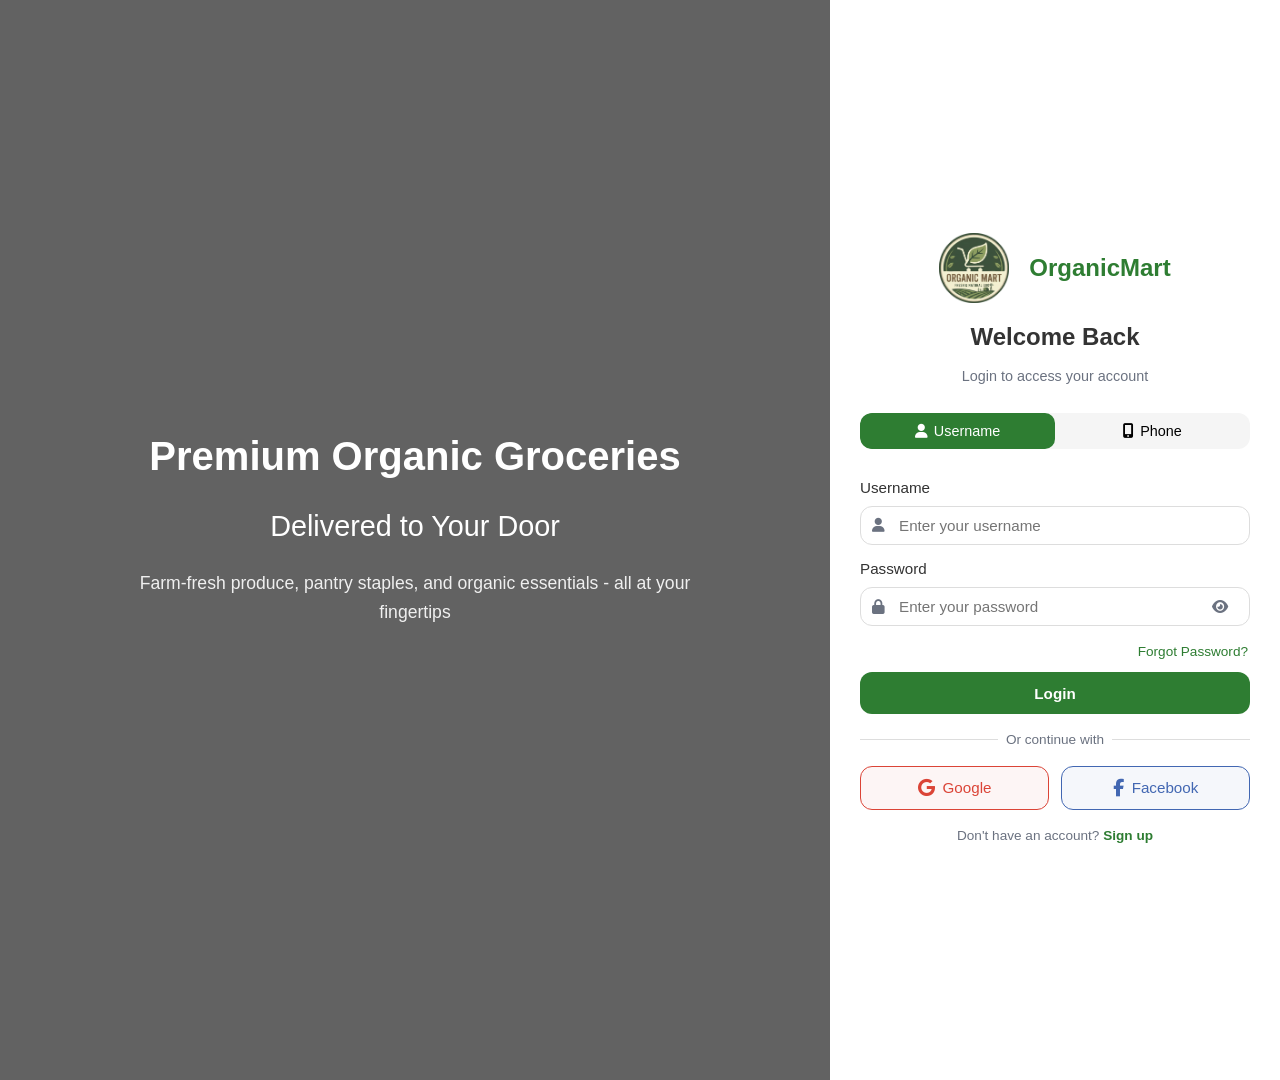
==== commit 6c89e599: "Add files via upload" ====
--- a/index.html
+++ b/index.html
@@ -8,7 +8,7 @@
     <link rel="stylesheet" href="https://cdnjs.cloudflare.com/ajax/libs/font-awesome/6.0.0-beta3/css/all.min.css">
     <link rel="stylesheet" href="https://cdnjs.cloudflare.com/ajax/libs/font-awesome/6.5.0/css/all.min.css">
     <!-- mart.css will be linked here -->
-     <link rel="stylesheet" href="mart.css">
+     <link rel="stylesheet" href="./styles.css">
      <link rel="stylesheet" href="lock-colors.css">
     <meta name="viewport" content="width=device-width, initial-scale=1.0">
      
@@ -32,7 +32,7 @@
             <div class="login-card">
                 <div class="login-header">
                     <div class="logo">
-                        <img src="https://github.com/sahan-2006/Oraganic_Mart/blob/main/image.png?raw=true" alt="OrganicMart Logo" loading="eager" style="width: 70px; height: 70px;">
+                        <img src="./image.png" alt="OrganicMart Logo" loading="eager" style="width: 70px; height: 70px;">
                         <span>OrganicMart</span>
                     </div>
                     <h2>Welcome Back</h2>
@@ -311,7 +311,7 @@
             <div class="login-card">
                 <div class="login-header">
                     <div class="logo">
-                        <img src="https://github.com/sahan-2006/Oraganic_Mart/blob/main/image.png?raw=true" alt="OrganicMart Logo" loading="eager" style="width: 70px; height: 70px;">
+                        <img src="./image.png" alt="OrganicMart Logo" loading="eager" style="width: 70px; height: 70px;">
                         <span>OrganicMart</span>
                     </div>
                     <h2>Create Account</h2>
@@ -424,7 +424,7 @@
         <header>
             <div class="container header-container">
                 <div class="logo">
-                    <img src="https://github.com/sahan-2006/Oraganic_Mart/blob/main/image.png?raw=true" alt="OrganicMart Logo" loading="eager" style="width: 50px; height: 50px;">
+                    <img src="./image.png" alt="OrganicMart Logo" loading="eager" style="width: 50px; height: 50px;">
                     <span class="logo-text">OrganicMart</span>
                 </div>
                 <nav>
@@ -2605,7 +2605,7 @@
                 <div id="feedbackFormContainer">
                     <div class="feedback-header">
                         <div class="logo-section">
-                            <img src="https://github.com/sahan-2006/Oraganic_Mart/blob/main/image.png?raw=true" alt="OrganicMart Logo" class="logo">
+                            <img src="./image.png" alt="OrganicMart Logo" class="logo">
                             <h2>OrganicMart</h2>
                         </div>
                         <h1 class="feedback-title">We Value Your Feedback</h1>
@@ -2735,7 +2735,7 @@
                 <div class="footer-container">
                     <div class="footer-col">
                         <div class="footer-logo">
-                            <img src="https://github.com/sahan-2006/Oraganic_Mart/blob/main/image.png?raw=true" alt="OrganicMart Logo" loading="eager" style="width: 60px; height: 60px;">
+                            <img src="./image.png" alt="OrganicMart Logo" loading="eager" style="width: 60px; height: 60px;">
                             <p>Nourishing families with fresh, organic produce since 2028.</p>
                         </div>
                         <div class="social-links">
@@ -2878,7 +2878,7 @@
 
         <!-- Back Button at Bottom -->
         <div class="info-footer">
-            <button class="btn btn-secondary" onclick="goBack()">
+            <button class="btn btn-primary" onclick="goBack()">
                 <i class="fas fa-arrow-left"></i> Back to Shopping
             </button>
             <button class="btn btn-primary" onclick="showPage('products')">
@@ -3018,7 +3018,7 @@
 
         <!-- Back Button at Bottom -->
         <div class="info-footer">
-            <button class="btn btn-secondary" onclick="goBack()">
+            <button class="btn btn-primary" onclick="goBack()">
                 <i class="fas fa-arrow-left"></i> Back to Shopping
             </button>
             <button class="btn btn-primary" onclick="showPage('products')">
@@ -3253,7 +3253,7 @@
                 <h3>Still have questions?</h3>
                 <p>Can't find the answer you're looking for? Please chat with our friendly team.</p>
                 <div class="contact-options">
-                    <button class="btn btn-primary" onclick="contactSupport()">
+                    <button class="btn btn-secondary" onclick="contactSupport()">
                         <i class="fas fa-headset"></i> Contact Support
                     </button>
                     <button class="btn btn-secondary" onclick="openLiveChat()">
@@ -3269,7 +3269,7 @@
 
         <!-- Back Button at Bottom -->
         <div class="info-footer">
-            <button class="btn btn-secondary" onclick="goBack()">
+            <button class="btn btn-primary" onclick="goBack()">
                 <i class="fas fa-arrow-left"></i> Back to Shopping
             </button>
             <button class="btn btn-primary" onclick="showPage('products')">
@@ -3284,7 +3284,7 @@
         <header>
             <div class="container header-container">
                 <div class="logo">
-                    <img src="https://github.com/sahan-2006/Oraganic_Mart/blob/main/image.png?raw=true" alt="OrganicMart Logo" loading="eager" style="width: 50px; height: 50px;">
+                    <img src="./image.png" alt="OrganicMart Logo" loading="eager" style="width: 50px; height: 50px;">
                     <span class="logo-text">OrganicMart</span>
                 </div>
                 <nav>
@@ -3306,11 +3306,14 @@
         <div class="container profile-container">
             <div class="profile-sidebar">
                 <div class="profile-header">
-                    <div class="profile-avatar">
-                        <i class="fas fa-user-circle"></i>
-                    </div>
-                    <h3 id="profile-name">User Name</h3>
-                    <p id="profile-email">user@example.com</p>
+                   <div class="profile-avatar">
+    <img src="https://images.unsplash.com/photo-1472099645785-5658abf4ff4e?w=200&h=200&fit=crop&crop=face" alt="Admin User" id="profile-avatar-img">
+    <div class="avatar-overlay">
+        <i class="fas fa-camera"></i>
+        <input type="file" accept="image/*" id="avatar-upload">
+    </div>
+</div><h3 id="profile-name"></h3>
+<p id="profile-email"></p>
                 </div>
                 <nav class="profile-nav">
                     <a href="#" class="profile-nav-item active" data-tab="profile-info">
@@ -3379,53 +3382,66 @@
                             </button>
                         </div>
                     </div>
-                    <!-- Address Form Section (Initially Hidden) -->
-                    <div id="address-form-container" class="address-form-container" style="display: none;">
-                        <h3>Add New Address</h3> 
-                        <div id="address-form" class="address-form">
-                            <div class="form-row">
-                                <div class="form-group">
-                                    <label for="delivery-name">Full Name</label>
-                                    <input type="text" id="delivery-name" name="name" required>
-                                </div>
-                                <div class="form-group">
-                                    <label for="delivery-phone">Phone Number</label>
-                                    <input type="tel" id="delivery-phone" name="phone" required>
-                                </div>
-                            </div>
-                            <div class="form-group">
-                                <label for="delivery-address">Address</label>
-                                <textarea id="delivery-address" name="address" rows="3" required></textarea>
-                            </div>
-                            <div class="form-row">
-                                <div class="form-group">
-                                    <label for="delivery-city">City</label>
-                                    <input type="text" id="delivery-city" name="city" required>
-                                </div>
-                                <div class="form-group">
-                                    <label for="delivery-pincode">Pincode</label>
-                                    <input type="text" id="delivery-pincode" name="pincode" required>
-                                </div>
-                            </div>
-                            <div class="form-group">
-                                <label for="delivery-state">State</label>
-                                <input type="text" id="delivery-state" name="state" required>
-                            </div>
-                            
-                            <div class="form-group">
-                                <label class="checkbox-label">
-                                    <input type="checkbox" id="save-address" name="save_address" checked>
-                                    <span>Save this address for future orders</span>
-                                </label>
-                            </div>
-                            
-                            <div class="form-actions">
-                                <button type="button" id="cancel-address-btn" class="btn btn-secondary">Cancel</button>
-                                <button type="button" id="save-address-btn" class="btn btn-primary">Save Address</button>
-                            </div>
-                        </div>
-                    </div>
-                </div>
+                    
+                   <!-- Address Form Section (Initially Hidden) -->
+<div id="address-form-container" class="address-form-container" style="display: none;">
+  <h3>Add New Address</h3> 
+  <div id="address-form" class="address-form">
+
+    <div class="form-row">
+      <div class="form-group">
+        <label for="delivery-name">Full Name</label>
+        <input type="text" id="delivery-name" name="name" required>
+      </div>
+      <div class="form-group">
+        <label for="delivery-phone">Phone Number</label>
+        <input type="tel" id="delivery-phone" name="phone" required>
+      </div>
+    </div>
+
+    <div class="form-group">
+      <label for="delivery-address">Address</label>
+      <textarea id="delivery-address" name="address" rows="3" required></textarea>
+    </div>
+
+    <div class="form-row">
+      <div class="form-group">
+        <label for="delivery-city">City</label>
+        <input type="text" id="delivery-city" name="city" required>
+      </div>
+      <div class="form-group">
+        <label for="delivery-pincode">Pincode</label>
+        <input type="text" id="delivery-pincode" name="pincode" required>
+      </div>
+    </div>
+
+    <div class="form-group">
+      <label for="delivery-state">State</label>
+      <input type="text" id="delivery-state" name="state" required>
+    </div>
+
+    <!-- ✅ Address Type (Home / Office) -->
+    <div class="form-group address-type-group">
+      <label>Address Type</label>
+      <div class="address-type-options">
+        <label class="address-type-box">
+          <input type="radio" name="address_type" value="Home" checked>
+          <span>🏠 Home</span>
+        </label>
+        <label class="address-type-box">
+          <input type="radio" name="address_type" value="Office">
+          <span>🏢 Office</span>
+        </label>
+      </div>
+    </div>
+   <div class="form-actions">
+      <button type="button" id="cancel-address-btn" class="btn btn-secondary">Cancel</button>
+      <button type="button" id="save-address-btn" class="btn btn-primary">Save Address</button>
+    </div>
+
+  </div>
+</div>
+</div>
                 <!-- Reviews Tab -->
                 <div id="reviews" class="profile-tab">
                     <div class="reviews-container">
@@ -3740,7 +3756,7 @@
         <header>
             <div class="container header-container">
                 <div class="logo">
-                    <img src="https://github.com/sahan-2006/Oraganic_Mart/blob/main/image.png?raw=true" alt="OrganicMart Logo" loading="eager" style="width: 50px; height: 50px;">
+                    <img src="./image.png" alt="OrganicMart Logo" loading="eager" style="width: 50px; height: 50px;">
                     <span class="logo-text">OrganicMart</span>
                 </div>
                 <nav>
@@ -3811,7 +3827,7 @@
         <header>
             <div class="container header-container">
                 <div class="logo">
-                    <img src="https://github.com/sahan-2006/Oraganic_Mart/blob/main/image.png?raw=true" alt="OrganicMart Logo" loading="eager" style="width: 50px; height: 50px;">
+                    <img src="./image.png" alt="OrganicMart Logo" loading="eager" style="width: 50px; height: 50px;">
                     <span class="logo-text">OrganicMart</span>
                 </div>
             </div>
@@ -4177,32 +4193,19 @@
                         </div>
                     </div>
                 </div>
-
-             <!-- Confirmation Step -->
+<!-- Confirmation Step -->
 <div class="checkout-step" id="confirmation-step">
     <h2>Order Confirmation</h2>
     
     <div class="confirmation-details">
         <div class="order-header">
-          <div class="order-info">
-    <span class="order-label">Order ID:</span>
-    <span class="order-value" id="order-id">
-        <script>
-            // Direct inline script to set the order ID
-            (function() {
-                try {
-                    const order = JSON.parse(localStorage.getItem('currentOrder') || '{}');
-                    document.write(order.id || 'Loading...');
-                } catch(e) {
-                    document.write('Loading...');
-                }
-            })();
-        </script>
-    </span>
-</div>
+            <div class="order-info">
+                <span class="order-label">Order ID:</span>
+                <span class="order-value" id="order-id-display">OM123456</span>
+            </div>
             <div class="order-info">
                 <span class="order-label">Order Date:</span>
-                <span class="order-value" id="order-date">Loading...</span>
+                <span class="order-value" id="order-date-display"></span>
             </div>
         </div>
 
@@ -4220,54 +4223,29 @@
             </div>
         </div>
         
-        <div class="confirmation-section">
-            <h3>Order Items</h3>
-            <div class="confirmation-items">
-                <div class="confirmation-item">
-                    <img src="/api/placeholder/60/60" alt="Organic Shimla Apples" class="item-image">
-                    <div class="item-info">
-                        <span class="item-name">Organic Shimla Apples (1kg) × 2</span>
-                        <span class="item-price">₹398</span>
-                    </div>
-                </div>
-                <div class="confirmation-item">
-                    <img src="/api/placeholder/60/60" alt="Organic Bananas" class="item-image">
-                    <div class="item-info">
-                        <span class="item-name">Organic Bananas (12pcs) × 1</span>
-                        <span class="item-price">₹59</span>
-                    </div>
-                </div>
-                <div class="confirmation-item">
-                    <img src="/api/placeholder/60/60" alt="Organic Carrots" class="item-image">
-                    <div class="item-info">
-                        <span class="item-name">Organic Carrots (500g) × 3</span>
-                        <span class="item-price">₹147</span>
-                    </div>
-                </div>
-            </div>
+     <div class="confirmation-section">
+  <h3>Orderd Items</h3>
+
+  <!-- Headings -->
+  <div class="order-items-head">
+    <span>Product Image</span>
+    <span>Items</span>
+    <span>Cost</span>
+  </div>
+
+  <div class="confirmation-items">
+    <!-- Items will be dynamically populated -->
+  </div>
+</div>
+        
+        <div class="confirmation-totals" id="confirmation-totals">
+            <!-- Order summary will be populated here -->
         </div>
- <div class="checkout-summary">
-                        <h3>Order Summary</h3>
-                        <div class="summary-item">
-                            <span>Items Total</span>
-                            <span id="checkout-subtotal">₹0</span>
-                        </div>
-                        <div class="summary-item">
-                            <span>Delivery</span>
-                            <span id="checkout-delivery">₹0</span>
-                        </div>
-                        <div class="summary-item">
-                            <span>Tax</span>
-                            <span id="checkout-tax">₹0</span>
-                        </div>
-                        <div class="summary-item total">
-                            <span>Total Amount</span>
-                            <span id="checkout-total">₹0</span>
-                        </div>
-                    </div>
+    </div>
+    
     <div class="step-actions">
-        <button class="btn" id="back-to-payment">Show Your Orders</button>
-        <button class="btn" id="place-order">Continue Shopping</button>
+        <button class="btn btn-secondary" id="show-orders-btn">Show Your Orders</button>
+        <button class="btn btn-primary" id="continue-shopping-btn">Continue Shopping</button>
     </div>
 </div>
     <!-- Edit Review Modal -->
@@ -4348,7 +4326,7 @@
     <!-- QR library -->
     <script src="https://unpkg.com/qrcode@1.5.1/build/qrcode.min.js"></script>
     <!-- main js -->
-    <script src="mart.js"></script>
+    <script src="./script.js"></script>
 </body>
 
-</html>
+</html>
--- a/styles.css
+++ b/styles.css
@@ -0,0 +1,8743 @@
+/* CSS Variables */
+:root {
+    --primary: #2e7d32;
+    --primary-dark: #1b5e20;
+    --primary-light: #81c784;
+    --secondary: #ff8f00;
+    --white: #ffffff;
+    --light-bg: #f5f5f5;
+    --text: #333333;
+    --text-light: #757575;
+    --card-bg: #fafafa;
+    --shadow: 0 2px 8px rgba(0,0,0,0.05);
+    --shadow-hover: 0 4px 12px rgba(46,125,50,0.1);
+    --radius: 12px;
+    --transition: all 0.2s cubic-bezier(0.2, 0, 0.2, 1);
+    --danger: #e53935;
+    --success: #43a047;
+    --warning: #fb8c00;
+    --info: #1e88e5;
+}
+
+/* Base Styles */
+* {
+    margin: 0;
+    padding: 0;
+    box-sizing: border-box;
+    font-family: -apple-system, BlinkMacSystemFont, 'Segoe UI', Roboto, Oxygen, Ubuntu, Cantarell, sans-serif;
+}
+
+html {
+    scroll-behavior: smooth;
+    -webkit-font-smoothing: antialiased;
+}
+
+body {
+    background: var(--light-bg);
+    color: var(--text);
+    line-height: 1.6;
+    overflow-x: hidden;
+    min-height: 100vh;
+}
+
+/* Page Management */
+.page {
+    display: none;
+    min-height: 100vh;
+}
+
+.page.active {
+    display: block;
+}
+
+/* Container */
+.container {
+    max-width: 1200px;
+    margin: 0 auto;
+    padding: 0 20px;
+}
+
+/* Header Styles */
+header {
+    background: var(--white);
+    box-shadow: 0 2px 10px rgba(0,0,0,0.05);
+    position: sticky;
+    top: 0;
+    z-index: 1000;
+    padding: 15px 0;
+}
+
+.header-container {
+    display: flex;
+    justify-content: space-between;
+    align-items: center;
+    gap: 30px;
+}
+
+.logo {
+    display: flex;
+    align-items: center;
+    gap: 10px;
+}
+
+.logo img {
+    height: 50px;
+    width: auto;
+}
+
+.logo-text {
+    font-size: 1.5rem;
+    font-weight: 700;
+    color: var(--primary);
+}
+
+/* Navigation */
+nav ul {
+    display: flex;
+    list-style: none;
+    gap: 25px;
+}
+
+nav a {
+    color: var(--text);
+    font-weight: 500;
+    text-decoration: none;
+    transition: var(--transition);
+    padding: 8px 12px;
+    border-radius: var(--radius);
+}
+
+nav a:hover, nav a.active {
+    color: var(--white);
+    background: var(--primary);
+}
+
+/* Header Icons */
+.header-icons {
+    display: flex;
+    gap: 20px;
+    align-items: center;
+}
+
+.header-icons a {
+    color: var(--text);
+    font-size: 1.2rem;
+    transition: var(--transition);
+    position: relative;
+}
+
+.header-icons a:hover {
+    color: var(--primary);
+}
+
+/* Search Container */
+.search-container {
+    max-width: 600px;
+    margin: 0 auto;
+}
+
+.search-form {
+    display: flex;
+    border-radius: 50px;
+    overflow: hidden;
+    box-shadow: 0 4px 12px rgba(46, 125, 50, 0.15);
+    border: 1px solid #c8e6c9;
+    width: 330px;
+}
+
+.search-input {
+    flex: 1;
+    padding: 14px 20px;
+    border: none;
+    font-size: 16px;
+    background-color: #f8fdf8;
+    color: #2e7d32;
+    outline: none;
+}
+
+.search-input::placeholder {
+    color: #81c784;
+}
+
+.search-btn {
+    background: #4caf50;
+    border: none;
+    padding: 0 25px;
+    cursor: pointer;
+    color: white;
+    font-size: 16px;
+    transition: background 0.2s ease;
+}
+
+.search-btn:hover {
+    background: #388e3c;
+}
+.btn {
+    background-color: #2e7d32 !important;
+    color: #fff !important;
+    padding: 12px 25px !important;
+    border: none !important;        /* outer border remove */
+    outline: none !important;       /* outline remove */
+    box-shadow: none !important;    /* outer shadow remove */
+    border-radius: 8px !important;
+    cursor: pointer !important;
+    font-size: 16px !important;
+    transition: 0.3s ease !important;
+}
+.btn:hover {
+    background-color: #256428 !important;
+}
+
+#add-new-address-btn {
+    background: #28a745 !important;
+    color: #fff !important;
+    padding: 14px 28px !important;
+    font-size: 16px !important;
+    font-weight: 600 !important;
+    border: none !important;
+    border-radius: 14px !important;
+    cursor: pointer !important;
+    display: inline-flex !important;
+    align-items: center !important;
+    gap: 10px !important;
+    box-shadow: 0 6px 18px rgba(40,167,69,0.25) !important;
+    transition: all 0.3s ease !important;
+}
+
+#add-new-address-btn:hover {
+    background: #218838 !important;
+    transform: translateY(-3px) !important;
+    box-shadow: 0 10px 25px rgba(40,167,69,0.35) !important;
+}
+
+#add-new-address-btn:active {
+    transform: scale(0.97) !important;
+}
+
+#add-new-address-btn i {
+    font-size: 15px !important;
+}
+/*addres section code*/
+/* Card */
+.address-card {
+    padding: 30px;
+    margin-bottom: 25px;
+    border-radius: 16px;
+    background: #fff;
+    box-shadow: 0 4px 15px rgba(0,0,0,0.08);
+    border: 1px solid #e5e5e5;
+    transition: all 0.3s ease;
+    width: 750px;
+    font-size: 15px; /* Slightly reduced */
+}
+
+.address-card:hover {
+    box-shadow: 0 8px 25px rgba(0,0,0,0.12);
+    transform: translateY(-3px);
+    background: #fff;
+}
+
+/* Default Card */
+.default-address {
+    border: 2px solid #4CAF50;
+    background: #fff;
+}
+
+/* HEADER */
+.address-header {
+    display: flex;
+    justify-content: space-between;
+    align-items: center;
+    gap: 20px;
+    margin-bottom: 18px;
+    padding-bottom: 12px;
+    border-bottom: 1px solid #eee;
+}
+/*payment method in confirmation page */
+.payment-info{
+    background: #ffffff !important;
+    padding: 20px 28px !important;
+    border-radius: 14px !important;
+    border-left: 5px solid #28a745 !important;
+    box-shadow: 0 4px 12px rgba(0,0,0,0.08) !important;
+    margin-top: 18px !important;
+    font-family: Arial, sans-serif !important;
+}
+
+.payment-info p{
+    margin: 10px 0 !important;
+    font-size: 15px !important;
+    color: #444 !important;
+}
+
+.payment-info strong{
+    color: #111 !important;
+    font-weight: 600 !important;
+}
+
+.status-success{
+    background: #28a745 !important;
+    color: #fff !important;
+    padding: 5px 12px !important;
+    border-radius: 20px !important;
+    font-size: 13px !important;
+    font-weight: 600 !important;
+    margin-left: 5px !important;
+}
+.order-label{
+    color: #28a745 !important;
+    font-weight: 600 !important;
+    font-size: 18px !important;
+}
+.shipping-info{
+    background: #ffffff !important;
+    padding: 20px 28px !important;
+    border-radius: 14px !important;
+    border-left: 5px solid #28a745 !important;
+    box-shadow: 0 4px 12px rgba(0,0,0,0.08) !important;
+    margin-top: 18px !important;
+}
+
+.shipping-info p{
+    margin: 8px 0 !important;
+    font-size: 15px !important;
+    color: #444 !important;
+}
+
+.shipping-info strong{
+    font-size: 16px !important;
+    color: #111 !important;
+    font-weight: 600 !important;
+}
+
+.delivery-method{
+    font-size: 14px !important;
+    font-weight: 500 !important;
+}
+
+.delivery-method span{
+    background: #28a745 !important;
+    color: #fff !important;
+    padding: 4px 10px !important;
+    border-radius: 8px !important;
+    font-size: 13px !important;
+    font-weight: 600 !important;
+}
+.items-header{
+    display: grid !important;
+    grid-template-columns: 140px 1fr 150px !important;
+    align-items: center !important;
+    padding: 14px 10px !important;
+    border-bottom: 2px solid #e5e5e5 !important;
+}
+
+.items-header span{
+    font-size: 16px !important;
+    font-weight: 700 !important;
+    color: #198754 !important;
+}
+
+.items-header span:nth-child(3){
+    text-align: right !important;
+}
+
+.item-row{
+    display: grid !important;
+    grid-template-columns: 140px 1fr 150px !important;
+    align-items: center !important;
+    padding: 18px 10px !important;
+    border-bottom: 1px solid #eee !important;
+}
+
+.item-image{
+    width: 70px !important;
+    height: 70px !important;
+    border-radius: 12px !important;
+    object-fit: cover !important;
+}
+
+.item-price{
+    text-align: right !important;
+    font-weight: 700 !important;
+    color: #28a745 !important;
+    font-size: 18px !important;
+}
+/* Title */
+.address-header h4 {
+    font-size: 20px; /* Reduced from 22px */
+    margin: 0;
+    display: flex;
+    align-items: center;
+}
+.total-row {
+    background: none;
+}
+/* Order Summary heading same size as Order Items */
+.order-summary-heading{
+    font-size: 24px;      /* same size */
+    font-weight: 500;
+    color: #2e7d32;       /* same green text */
+    margin-top: 20px;
+}
+
+/* remove green background from totals */
+.total-row{
+    background: none !important;
+}
+
+/* remove green from total also */
+.grand-total{
+    background: none !important;
+}
+.order-items-head{
+    display:grid;
+    grid-template-columns:120px 1fr 100px;
+    align-items:center;
+    padding:10px 0;
+    border-bottom:1px solid #ddd;
+    font-weight:600;
+    color:#2e7d32;
+}
+
+/* prevent line break */
+.order-items-head span{
+    white-space:nowrap;
+}
+
+/* move items little right */
+.order-items-head span:nth-child(2){
+    padding-left:100px;
+}
+
+/* cost right side */
+.order-items-head span:last-child{
+    text-align:right;
+}
+/* Heading */
+.order-items-head{
+    display:grid;
+    grid-template-columns:100px 1fr 120px;
+    align-items:center;
+    color:#2e7d32;
+    font-weight:600;
+    border-bottom:1px solid #ddd;
+    padding:10px 0;
+}
+
+/* Item row */
+.confirmation-item{
+    display:grid;
+    grid-template-columns:100px 1fr 120px;
+    align-items:center;
+    width:100%;
+    padding:15px 0;
+    border-bottom:1px solid #eee;
+}
+
+/* Image */
+.item-image{
+    width:60px;
+    height:60px;
+    border-radius:8px;
+    object-fit:cover;
+}
+
+/* Name */
+.item-name{
+    display:block;
+}
+
+/* Price */
+.item-price{
+    justify-self:end;
+    font-weight:600;
+    color:#2e7d32;
+}
+/* Buttons */
+.address-actions button {
+    padding: 8px 18px; /* Slightly smaller */
+    font-size: 13px;   /* Reduced */
+    border-radius: 8px;
+    border: none;
+    cursor: pointer;
+    font-weight: 500;
+    display: flex;
+    align-items: center;
+    gap: 6px;
+    transition: 0.2s ease;
+}
+
+/* Edit Button */
+.btn-edit-address {
+    background: #4CAF50 !important;
+    color: #fff !important;
+    border: 1px solid #4CAF50;
+}
+
+.btn-edit-address:hover {
+    background: #4CAF50 !important;
+    color: #fff;
+    border: 1px solid #4CAF50;
+}
+
+/* Delete */
+.btn-delete-address {
+    background: #f44336;
+    color: #fff;
+}
+
+.btn-delete-address:hover {
+    background: #d32f2f;
+}
+
+/* Set Default */
+.btn-set-default {
+    background: #4CAF50;
+    color: #fff;
+}
+
+.btn-set-default:hover {
+    background: #388E3C;
+}
+
+/* Details */
+.address-details {
+    font-size: 15px; /* Slightly reduced */
+    line-height: 1.6;
+}
+
+.address-details strong {
+    font-size: 18px; /* Reduced from 20px */
+    display: block;
+    margin-bottom: 8px;
+}
+
+/* Badge */
+.default-badge {
+    background: #e87e28;
+    color: white;
+    padding: 3px 10px; /* Slightly smaller */
+    border-radius: 20px;
+    font-size: 11px; /* Reduced */
+    margin-left: 8px;
+}
+/* Cart Icon */
+.cart-icon {
+    position: relative;
+}
+
+.cart-count {
+    position: absolute;
+    top: -8px;
+    right: -8px;
+    background: var(--secondary);
+    color: white;
+    width: 18px;
+    height: 18px;
+    border-radius: 50%;
+    font-size: 0.7rem;
+    display: flex;
+    align-items: center;
+    justify-content: center;
+}
+
+/* Hero Section */
+.hero {
+    background: linear-gradient(rgba(0,0,0,0.5), rgba(0,0,0,0.5)), url('https://images.unsplash.com/photo-1542838132-92c53300491e?ixlib=rb-4.0.3&auto=format&fit=crop&w=1200&q=80') no-repeat center/cover;
+    height: 500px;
+    display: flex;
+    align-items: center;
+    text-align: center;
+    color: var(--white);
+    margin-bottom: 60px;
+}
+
+.hero-content {
+    max-width: 700px;
+    margin: 0 auto;
+    padding: 0 20px;
+}
+
+.hero h1 {
+    font-size: 2.8rem;
+    margin-bottom: 20px;
+    line-height: 1.2;
+}
+
+.hero p {
+    font-size: 1.2rem;
+    margin-bottom: 30px;
+    opacity: 0.9;
+}
+
+.hero-buttons {
+    display: flex;
+    gap: 15px;
+    justify-content: center;
+    flex-wrap: wrap;
+}
+
+/* Button Styles */
+.btn {
+    display: inline-block;
+    padding: 12px 30px;
+    background: var(--primary);
+    color: white;
+    border-radius: var(--radius)!important;
+    text-decoration: none;
+    font-weight: 600;
+    transition: var(--transition);
+    border: none;
+    cursor: pointer;
+    font-size: 1rem;
+}
+
+.btn:hover {
+    background: var(--primary-dark);
+    transform: translateY(-3px);
+    box-shadow: var(--shadow-hover);
+}
+
+.btn-outline {
+    background: transparent;
+    border: 2px solid white;
+    color: white;
+}
+
+.btn-outline:hover {
+    background: rgba(255,255,255,0.1);
+}
+
+/* Features Section */
+.features {
+    display: flex;
+    justify-content: center;
+    gap: 30px;
+    margin-bottom: 60px;
+    flex-wrap: wrap;
+}
+
+.feature-card {
+    background: var(--white);
+    padding: 25px;
+    border-radius: var(--radius);
+    text-align: center;
+    width: 200px;
+    box-shadow: var(--shadow);
+    transition: var(--transition);
+}
+
+.feature-card:hover {
+    transform: translateY(-5px);
+    box-shadow: var(--shadow-hover);
+}
+
+.feature-icon {
+    font-size: 2.5rem;
+    color: var(--primary);
+    margin-bottom: 15px;
+}
+
+.feature-card h3 {
+    font-size: 1.1rem;
+    margin-bottom: 10px;
+}
+
+.feature-card p {
+    font-size: 0.9rem;
+    color: var(--text-light);
+}
+
+/* Categories Section */
+.categories {
+    margin-bottom: 60px;
+}
+
+.section-title {
+    text-align: center;
+    margin-bottom: 40px;
+}
+
+.section-title h2 {
+    font-size: 2rem;
+    position: relative;
+    display: inline-block;
+    padding-bottom: 10px;
+}
+
+.section-title h2:after {
+    content: '';
+    position: absolute;
+    width: 60px;
+    height: 3px;
+    background: var(--primary);
+    bottom: 0;
+    left: 50%;
+    transform: translateX(-50%);
+}
+
+.categories-grid {
+    display: grid;
+    grid-template-columns: repeat(auto-fill, minmax(200px, 1fr));
+    gap: 20px;
+}
+
+.category-card {
+    position: relative;
+    height: 150px;
+    border-radius: var(--radius);
+    overflow: hidden;
+    box-shadow: var(--shadow);
+    transition: var(--transition);
+    background: #f5f5f5;
+    cursor: pointer;
+}
+
+.category-card:hover {
+    transform: translateY(-3px);
+    box-shadow: var(--shadow-hover);
+}
+
+.category-card img {
+    width: 100%;
+    height: 100%;
+    object-fit: cover;
+    transition: transform 0.3s ease;
+}
+
+.category-card:hover img {
+    transform: scale(1.05);
+}
+
+.category-overlay {
+    position: absolute;
+    bottom: 0;
+    left: 0;
+    right: 0;
+    background: linear-gradient(to top, rgba(0,0,0,0.8), transparent);
+    padding: 15px;
+    color: white;
+}
+
+.category-overlay h3 {
+    font-size: 1.2rem;
+    margin-bottom: 5px;
+}
+
+.category-overlay p {
+    font-size: 0.8rem;
+    opacity: 0.9;
+}
+
+/* Products Grid */
+.products-grid {
+    display: grid;
+    grid-template-columns: repeat(auto-fill, minmax(250px, 1fr));
+    gap: 25px;
+    margin-bottom: 60px;
+}
+
+.product-card {
+    background: var(--white);
+    border-radius: var(--radius);
+    overflow: hidden;
+    box-shadow: var(--shadow);
+    transition: var(--transition);
+    position: relative;
+}
+
+.product-card:hover {
+    transform: translateY(-5px);
+    box-shadow: var(--shadow-hover);
+}
+
+.product-badge {
+    position: absolute;
+    top: 15px;
+    left: 15px;
+    background: var(--secondary);
+    color: white;
+    padding: 5px 15px;
+    border-radius: 20px;
+    font-size: 0.8rem;
+    font-weight: 600;
+    z-index: 2;
+}
+
+.product-image {
+    height: 200px;
+    overflow: hidden;
+    position: relative;
+    background: #f5f5f5;
+}
+
+.product-image img {
+    width: 100%;
+    height: 100%;
+    object-fit: cover;
+    transition: transform 0.3s ease;
+}
+
+.product-card:hover .product-image img {
+    transform: scale(1.05);
+}
+
+.product-info {
+    padding: 20px;
+    position: relative;
+}
+
+.product-category {
+    color: var(--primary);
+    font-size: 0.8rem;
+    font-weight: 600;
+    margin-bottom: 5px;
+    text-transform: uppercase;
+}
+
+.product-title {
+    font-size: 1.1rem;
+    margin-bottom: 10px;
+    font-weight: 600;
+    line-height: 1.4;
+}
+
+/* Quantity Section */
+.quantity-section {
+    display: flex;
+    align-items: center;
+    justify-content: space-between;
+    width: 100%;
+    max-width: 320px;
+    gap: 10px;
+}
+
+.quantity-section label {
+    font-size: 14px;
+    font-weight: 500;
+}
+
+.quantity-select {
+    padding: 6px 12px;
+    border-radius: 6px;
+    border: 1px solid #ccc;
+    cursor: pointer;
+}
+
+.quantity-select {
+    width: 90%;
+    padding: 8px 12px;
+    border: 1px solid #ddd;
+    border-radius: var(--radius);
+    font-size: 0.9rem;
+    background: var(--white);
+    cursor: pointer;
+}
+
+.quantity-select:focus {
+    outline: none;
+    border-color: var(--primary);
+}
+
+.product-price {
+    font-size: 1.2rem;
+    font-weight: 700;
+    color: var(--primary);
+    margin-bottom: 15px;
+    display: flex;
+    align-items: center;
+    gap: 10px;
+}
+
+.current-price {
+    font-size: 1.3rem;
+}
+
+.original-price {
+    font-size: 0.9rem;
+    color: var(--text-light);
+    text-decoration: line-through;
+}
+
+.discount {
+    background: var(--secondary);
+    color: white;
+    padding: 2px 8px;
+    border-radius: 10px;
+    font-size: 0.8rem;
+    font-weight: 600;
+}
+
+.product-rating {
+    color: #ffc107;
+    margin-bottom: 15px;
+    display: flex;
+    align-items: center;
+    gap: 5px;
+}
+
+.product-rating span {
+    color: var(--text-light);
+    font-size: 0.9rem;
+    margin-left: 5px;
+}
+
+.add-to-cart {
+    width: 100%;
+    padding: 12px;
+    background: var(--primary);
+    color: #fff;
+    border: none;
+    border-radius: 6px;
+    font-weight: 600;
+    cursor: pointer;
+    transition: var(--transition);
+    outline: none;
+    box-shadow: none;
+}
+
+.add-to-cart:hover {
+    background: var(--primary-dark);
+}
+
+.add-to-cart:focus,
+.add-to-cart:active {
+    outline: none;
+    box-shadow: none;
+}
+
+/* About Section */
+.about {
+    background: var(--white);
+    padding: 60px 0;
+    margin-bottom: 60px;
+}
+
+.about-container {
+    display: flex;
+    align-items: center;
+    gap: 50px;
+}
+
+.about-image {
+    flex: 1;
+}
+
+.about-image img {
+    width: 100%;
+    border-radius: var(--radius);
+    box-shadow: var(--shadow);
+}
+
+.about-content {
+    flex: 1;
+}
+
+.about-content h2 {
+    font-size: 2rem;
+    margin-bottom: 20px;
+    color: var(--primary);
+}
+
+.about-content p {
+    margin-bottom: 20px;
+    color: var(--text);
+    line-height: 1.6;
+}
+
+.about-features {
+    margin: 25px 0;
+    list-style: none;
+}
+
+.about-features li {
+    margin-bottom: 10px;
+    display: flex;
+    align-items: center;
+}
+
+.about-features li i {
+    color: var(--primary);
+    margin-right: 10px;
+}
+
+/* Newsletter Section */
+.newsletter {
+    background: var(--primary);
+    color: white;
+    padding: 50px 0;
+    text-align: center;
+    margin-bottom: 60px;
+}
+
+.newsletter h3 {
+    font-size: 1.8rem;
+    margin-bottom: 15px;
+}
+
+.newsletter p {
+    margin-bottom: 25px;
+    opacity: 0.9;
+    max-width: 600px;
+    margin-left: auto;
+    margin-right: auto;
+}
+
+.newsletter-form {
+    display: flex;
+    max-width: 500px;
+    margin: 0 auto;
+    align-items: stretch;
+    gap: 0;
+}
+
+.newsletter-form input {
+    flex: 1;
+    padding: 12px 15px;
+    border: none;
+    border-radius: 5px 0 0 5px;
+    font-size: 1rem;
+    outline: none;
+    margin: 0;
+    box-shadow: none;
+}
+
+.newsletter-form button {
+    padding: 0 25px;
+    background: var(--secondary);
+    color: white;
+    border: none;
+    border-radius: 0 5px 5px 0;
+    cursor: pointer;
+    transition: var(--transition);
+    font-weight: 600;
+    outline: none;
+    margin: 0;
+    box-shadow: none;
+}
+
+.newsletter-form input:focus,
+.newsletter-form button:focus {
+    outline: none;
+    box-shadow: none;
+}
+
+.newsletter-form button:hover {
+    background: #e65100;
+}
+
+/* Footer Styles */
+footer {
+    background: var(--primary-dark);
+    color: white;
+    padding: 50px 0 20px;
+}
+
+.footer-container {
+    display: grid;
+    grid-template-columns: repeat(auto-fit, minmax(200px, 1fr));
+    gap: 30px;
+    margin-bottom: 40px;
+}
+
+.footer-col h4 {
+    font-size: 1.2rem;
+    margin-bottom: 20px;
+    position: relative;
+    padding-bottom: 10px;
+}
+
+.footer-col h4:after {
+    content: '';
+    position: absolute;
+    left: 0;
+    bottom: 0;
+    width: 40px;
+    height: 2px;
+    background: var(--secondary);
+}
+
+.footer-logo {
+    margin-bottom: 20px;
+}
+
+.footer-logo p {
+    font-size: 0.9rem;
+    line-height: 1.6;
+    opacity: 0.8;
+    margin-top: 15px;
+}
+
+.social-links {
+    display: flex;
+    gap: 15px;
+    margin-top: 20px;
+}
+
+.social-links a {
+    display: flex;
+    align-items: center;
+    justify-content: center;
+    width: 35px;
+    height: 35px;
+    background: rgba(255,255,255,0.1);
+    border-radius: 50%;
+    color: white;
+    transition: var(--transition);
+}
+
+.social-links a:hover {
+    background: var(--secondary);
+    transform: translateY(-3px);
+}
+
+.footer-col ul {
+    list-style: none;
+}
+
+.footer-col ul li {
+    margin-bottom: 12px;
+}
+
+.footer-col ul li a {
+    color: #ddd;
+    font-size: 0.9rem;
+    transition: var(--transition);
+    text-decoration: none;
+}
+
+.footer-col ul li a:hover {
+    color: var(--secondary);
+    padding-left: 5px;
+}
+
+.contact-info {
+    list-style: none;
+}
+
+.contact-info li {
+    margin-bottom: 15px;
+    display: flex;
+    align-items: flex-start;
+    font-size: 0.9rem;
+    line-height: 1.5;
+}
+
+.contact-info li i {
+    margin-right: 10px;
+    color: var(--secondary);
+    width: 20px;
+    text-align: center;
+    margin-top: 2px;
+}
+
+.footer-bottom {
+    border-top: 1px solid rgba(255,255,255,0.1);
+    padding-top: 20px;
+    text-align: center;
+    font-size: 0.8rem;
+    opacity: 0.8;
+}
+
+/* Login/Signup Pages */
+.background-container {
+    flex: 1;
+    background: url('https://images.unsplash.com/photo-1542838132-92c53300491e?ixlib=rb-4.0.3&auto=format&fit=crop&w=800&q=80') no-repeat center center;
+    background-size: cover;
+    position: absolute;
+    display: flex;
+    align-items: center;
+    justify-content: center;
+    min-height: 100vh;
+}
+
+.background-overlay {
+    position: absolute;
+    top: 0;
+    left: 0;
+    width: 100%;
+    height: 100%;
+    background: rgba(0, 0, 0, 0.6);
+}
+
+/* Form actions styling */
+.form-actions {
+    display: flex;
+    justify-content: flex-end;
+    gap: 10px;
+    margin-top: 20px;
+    padding-top: 20px;
+    border-top: 1px solid #eee;
+}
+
+/* Error state for form fields */
+.error {
+    border-color: #dc3545 !important;
+}
+
+/* Empty state styling */
+.empty-state {
+    display: flex;
+    flex-direction: column;
+    align-items: center;
+    justify-content: center;
+    padding: 40px 20px;
+    text-align: center;
+}
+
+#order-id {
+    color: #4CAF50;
+    font-weight: bold;
+    font-size: 18px;
+}
+
+.order-info {
+    display: flex;
+    margin: 10px 0;
+    font-size: 16px;
+}
+
+.order-label {
+    width: 100px;
+    color: #666;
+    font-weight: 500;
+}
+
+.order-value {
+    color: #333;
+    font-weight: 600;
+}
+
+.empty-state i {
+    font-size: 48px;
+    color: #6c757d;
+    margin-bottom: 20px;
+}
+
+.empty-state h3 {
+    margin-bottom: 10px;
+    color: #333;
+}
+
+.empty-state p {
+    color: #666;
+    margin-bottom: 20px;
+}
+
+#add-new-address-btn {
+    padding: 10px 16px;
+    font-size: 14px;
+    border-radius: 8px;
+    background: #4CAF50;
+    color: #fff;
+    display: inline-flex;
+    align-items: center;
+    justify-content: center;
+    gap: 8px;
+}
+/* Green heading */
+.address-form-container h3 {
+  color: #2e7d32;
+}
+
+/* Stylish inputs */
+.address-form input,
+.address-form textarea {
+  background: #f9fff9;
+  border: 1px solid #c8e6c9;
+  border-radius: 10px;
+  padding: 12px 14px;
+  font-size: 14px;
+}
+
+/* REMOVE OUTER FOCUS BOX */
+.address-form input,
+.address-form textarea {
+  outline: none !important;
+  box-shadow: none !important;
+}
+
+.address-form input:focus,
+.address-form textarea:focus {
+  outline: none !important;
+  box-shadow: none !important;   /* outer ring remove */
+  border-color: #2e7d32;         /* inner green border only */
+}
+#add-new-address-btn i.fas.fa-plus {
+    font-size: 14px;
+    line-height: 1;
+    display: inline-flex;
+    align-items: center;
+    justify-content: center;
+    transform: translateY(10px);
+}
+
+/* Modern Cash on Delivery Card Styling */
+.payment-form {
+    max-width: 1500px;
+    margin: 20px auto;
+    font-family: 'Segoe UI', Tahoma, Geneva, Verdana, sans-serif;
+}
+
+.cod-form {
+    background: linear-gradient(145deg, #ffffff, #f8f9fa);
+    border-radius: 20px;
+    padding: 30px;
+    box-shadow: 0 10px 30px rgba(0, 0, 0, 0.08);
+    border: 1px solid rgba(0, 0, 0, 0.05);
+    transition: all 0.3s ease;
+}
+
+.cod-form:hover {
+    box-shadow: 0 15px 40px rgba(0, 0, 0, 0.12);
+    transform: translateY(-2px);
+}
+
+.cod-info {
+    text-align: center;
+}
+
+.cod-icon {
+    background: linear-gradient(135deg, #27ae60, #2ecc71);
+    width: 80px;
+    height: 80px;
+    border-radius: 50%;
+    display: flex;
+    align-items: center;
+    justify-content: center;
+    margin: 0 auto 20px;
+    box-shadow: 0 10px 20px rgba(46, 204, 113, 0.2);
+}
+
+.cod-icon i {
+    font-size: 36px;
+    color: white;
+}
+
+.cod-info h3 {
+    color: #2c3e50;
+    font-size: 24px;
+    font-weight: 600;
+    margin-bottom: 15px;
+    letter-spacing: -0.5px;
+}
+
+.cod-info > p {
+    color: #5d6d7e;
+    line-height: 1.6;
+    margin-bottom: 25px;
+    font-size: 16px;
+    padding: 0 10px;
+}
+
+.cod-details {
+    background: #f0f7f4;
+    border-radius: 16px;
+    padding: 20px;
+    text-align: left;
+    border-left: 4px solid #27ae60;
+}
+
+.cod-details p {
+    color: #2c3e50;
+    margin-bottom: 12px;
+    display: flex;
+    align-items: center;
+    font-size: 15px;
+}
+
+.cod-details p:last-child {
+    margin-bottom: 0;
+}
+
+.cod-details i {
+    color: #27ae60;
+    margin-right: 12px;
+    font-size: 18px;
+}
+
+.cod-details i.fa-check-circle {
+    font-size: 20px;
+}
+
+.checkbox-label {
+    display: flex;
+    align-items: center;
+    cursor: pointer;
+}
+
+.checkbox-label input {
+    margin-right: 8px;
+}
+
+.background-content {
+    position: relative;
+    z-index: 1;
+    color: var(--white);
+    text-align: center;
+    padding: 0 20px;
+    max-width: 600px;
+}
+
+.background-content h1 {
+    font-size: 2.5rem;
+    margin-bottom: 15px;
+    font-weight: 700;
+}
+
+.background-content h2 {
+    font-size: 1.8rem;
+    margin-bottom: 20px;
+    font-weight: 500;
+}
+
+.background-content p {
+    font-size: 1.1rem;
+    margin-bottom: 30px;
+    opacity: 0.9;
+    line-height: 1.6;
+}
+
+.login-wrapper {
+    width: 450px;
+    background: var(--white);
+    display: flex;
+    align-items: center;
+    justify-content: center;
+    min-height: 70%;
+}
+
+.login-container {
+    width: 100%;
+    display: flex;
+    justify-content: center;
+    align-items: center;
+    padding: 40px 20px;
+    max-height: 70%;
+    position: relative;
+}
+
+.login-card {
+    width: 100%;
+    max-width: 400px;
+    max-height: 70%;
+    position: relative;
+}
+
+.login-header {
+    text-align: center;
+    margin-bottom: 30px;
+}
+
+.logo {
+    display: flex;
+    align-items: center;
+    justify-content: center;
+    margin-bottom: 20px;
+}
+
+.logo img {
+    display: block;
+    margin-right: 10px;
+    width: 70px;
+    height: 70px;
+}
+
+.logo span {
+    font-size: 1.5rem;
+    font-weight: 700;
+    color: var(--primary);
+}
+
+.login-header h2 {
+    font-size: 1.5rem;
+    margin-bottom: 10px;
+    color: var(--text);
+}
+
+.login-header p {
+    color: var(--text-light);
+    font-size: 0.9rem;
+}
+
+.tab-container {
+    display: flex;
+    margin-bottom: 20px;
+    border-radius: var(--radius);
+    overflow: hidden;
+    background: #f5f5f5;
+}
+
+.tab-btn {
+    flex: 1;
+    padding: 12px;
+    border: none;
+    outline: none;
+    background: transparent;
+    cursor: pointer;
+    font-size: 0.9rem;
+    font-weight: 500;
+    display: flex;
+    align-items: center;
+    justify-content: center;
+    gap: 8px;
+    box-shadow: none;
+    border-radius: calc(var(--radius) - 2px);
+    transition: background-color 0.2s ease, color 0.2s ease;
+}
+
+.tab-btn:focus,
+.tab-btn:focus-visible,
+.tab-btn:active {
+    outline: none;
+    box-shadow: none;
+}
+
+.tab-btn.active {
+    background: var(--primary);
+    color: var(--white);
+    box-shadow: none;
+}
+
+.login-form {
+    display: flex;
+    flex-direction: column;
+    gap: 20px;
+}
+
+.tab-content {
+    display: none;
+}
+
+.tab-content.active {
+    display: block;
+}
+
+.form-group {
+    display: flex;
+    flex-direction: column;
+}
+
+.form-group label {
+    font-weight: 500;
+    margin-bottom: 8px;
+    color: var(--text);
+}
+
+.input-with-icon {
+    position: relative;
+    display: flex;
+    align-items: center;
+}
+
+.input-with-icon i {
+    position: absolute;
+    left: 15px;
+    color: var(--text-light);
+    z-index: 1;
+}
+
+.input-with-icon input {
+    width: 100%;
+    padding: 12px 15px 12px 45px;
+    border: 1px solid #ddd;
+    border-radius: var(--radius);
+    font-size: 1rem;
+    transition: var(--transition);
+}
+
+.input-with-icon input:focus {
+    border-color: var(--primary);
+    box-shadow: 0 0 0 3px rgba(46,125,50,0.2);
+    outline: none;
+}
+
+.error-message {
+    color: var(--danger);
+    font-size: 0.8rem;
+    margin-top: 5px;
+    min-height: 16px;
+    display: none;
+}
+
+.otp-section {
+    margin-top: 10px;
+}
+
+.otp-input-container {
+    display: flex;
+    gap: 10px;
+    justify-content: space-between;
+}
+
+.otp-input {
+    width: 45px;
+    height: 45px;
+    text-align: center;
+    font-size: 1.2rem;
+    border: 1px solid #ddd;
+    border-radius: 8px;
+    transition: var(--transition);
+}
+
+.otp-input:focus {
+    border-color: var(--primary);
+    box-shadow: 0 0 0 3px rgba(46,125,50,0.2);
+    outline: none;
+}
+
+.otp-timer {
+    text-align: center;
+    margin: 15px 0;
+    color: var(--text-light);
+    font-size: 0.9rem;
+}
+
+.otp-timer span {
+    color: var(--primary);
+    font-weight: 600;
+}
+
+.resend-otp {
+    text-align: center;
+    margin-bottom: 20px;
+}
+
+.resend-otp p {
+    font-size: 0.9rem;
+    color: var(--text-light);
+}
+
+.resend-otp a {
+    color: var(--primary);
+    text-decoration: none;
+    font-weight: 500;
+}
+
+.resend-otp a:hover {
+    text-decoration: underline;
+}
+
+.get-otp-btn,
+.login-btn {
+    background: var(--primary);
+    color: var(--white);
+    border: none;
+    outline: none;
+    box-shadow: none;
+    border-radius: var(--radius);
+    padding: 12px;
+    font-size: 1rem;
+    font-weight: 600;
+    cursor: pointer;
+    transition: var(--transition);
+    display: flex;
+    justify-content: center;
+    align-items: center;
+    height: 45px;
+}
+
+.get-otp-btn:focus,
+.login-btn:focus,
+.get-otp-btn:active,
+.login-btn:active {
+    outline: none;
+    box-shadow: none;
+}
+
+.btn-loader {
+    position: absolute;
+    top: 50%;
+    left: 50%;
+    transform: translate(-50%, -50%);
+}
+
+.loader {
+    border: 2px solid rgba(255, 255, 255, 0.3);
+    border-radius: 50%;
+    border-top: 2px solid var(--white);
+    width: 20px;
+    height: 20px;
+    animation: spin 1s linear infinite;
+}
+
+@keyframes spin {
+    0% { transform: rotate(0deg); }
+    100% { transform: rotate(360deg); }
+}
+
+.divider {
+    display: flex;
+    align-items: center;
+    text-align: center;
+    color: var(--text-light);
+    font-size: 0.9rem;
+    margin: 20px 0;
+}
+
+.divider::before,
+.divider::after {
+    content: '';
+    flex: 1;
+    border-bottom: 1px solid #ddd;
+}
+
+.divider::before {
+    margin-right: 10px;
+}
+
+.divider::after {
+    margin-left: 10px;
+}
+
+.social-login {
+    display: flex;
+    gap: 15px;
+    margin-bottom: 20px;
+}
+
+.social-btn {
+    flex: 1;
+    display: flex;
+    align-items: center;
+    justify-content: center;
+    gap: 8px;
+    padding: 10px;
+    border: 1px solid #ddd;
+    border-radius: var(--radius);
+    background: var(--white);
+    font-size: 0.9rem;
+    cursor: pointer;
+    transition: var(--transition);
+}
+
+.social-btn:hover {
+    background: #f9f9f9;
+    transform: translateY(-2px);
+}
+
+.google-btn {
+    color: #DB4437;
+}
+
+.facebook-btn {
+    color: #4267B2;
+}
+
+.signup-link {
+    text-align: center;
+    color: var(--text-light);
+    font-size: 0.9rem;
+}
+
+.signup-link a {
+    color: var(--primary);
+    text-decoration: none;
+    font-weight: 600;
+}
+
+.signup-link a:hover {
+    text-decoration: underline;
+}
+
+.checkbox-group {
+    flex-direction: row;
+    align-items: center;
+    gap: 10px;
+}
+
+.checkbox-group input[type="checkbox"] {
+    width: 14px;
+    height: 14px;
+    margin: 0;
+    cursor: pointer;
+    outline: none;
+    box-shadow: none;
+    accent-color: var(--primary);
+}
+
+.checkbox-group input[type="checkbox"]:focus,
+.checkbox-group input[type="checkbox"]:focus-visible,
+.checkbox-group input[type="checkbox"]:active {
+    outline: none;
+    box-shadow: none;
+}
+
+.checkbox-group input[type="checkbox"] {
+    -webkit-tap-highlight-color: transparent;
+}
+
+.checkbox-group label {
+    margin-bottom: 0;
+    font-size: 0.9rem;
+}
+
+.checkbox-group a {
+    color: var(--primary);
+    text-decoration: none;
+}
+
+.checkbox-group a:hover {
+    text-decoration: underline;
+}
+
+.remember-me input[type="checkbox"] {
+    width: 14px;
+    height: 14px;
+    margin: 0;
+    cursor: pointer;
+    outline: none;
+    box-shadow: none;
+    accent-color: var(--primary);
+}
+
+.remember-me input[type="checkbox"]:focus,
+.remember-me input[type="checkbox"]:focus-visible,
+.remember-me input[type="checkbox"]:active {
+    outline: none;
+    box-shadow: none;
+}
+
+.remember-me input[type="checkbox"] {
+    -webkit-tap-highlight-color: transparent;
+}
+
+/* Modal Styles */
+.modal {
+    display: none;
+    position: fixed;
+    top: 0;
+    left: 0;
+    width: 100%;
+    height: 100%;
+    background: rgba(0, 0, 0, 0.5);
+    z-index: 1000;
+    align-items: center;
+    justify-content: center;
+}
+
+.modal.active {
+    display: flex;
+}
+
+.modal-content {
+    background: var(--white);
+    padding: 30px;
+    border-radius: var(--radius);
+    text-align: center;
+    max-width: 400px;
+    width: 90%;
+    box-shadow: 0 5px 15px rgba(0, 0, 0, 0.1);
+}
+
+.modal-icon {
+    font-size: 3rem;
+    margin-bottom: 20px;
+}
+
+.modal-icon.success {
+    color: var(--success);
+}
+
+.modal h3 {
+    margin-bottom: 10px;
+    color: var(--text);
+}
+
+.modal p {
+    color: var(--text-light);
+    margin-bottom: 20px;
+}
+
+.modal-loader {
+    display: flex;
+    justify-content: center;
+}
+
+/* Profile Page Styles */
+.profile-container {
+    display: flex;
+    gap: 30px;
+    margin: 40px auto;
+    min-height: 300px;
+}
+
+.profile-sidebar {
+    width: 300px;
+    background: var(--white);
+    border-radius: var(--radius);
+    padding: 30px;
+    box-shadow: var(--shadow);
+    height: fit-content;
+}
+
+.profile-header {
+    text-align: center;
+    margin-bottom: 30px;
+    padding-bottom: 20px;
+    border-bottom: 1px solid #eee;
+}
+
+.profile-avatar {
+    font-size: 4rem;
+    color: var(--primary);
+    margin-bottom: 15px;
+}
+
+.profile-header h3 {
+    font-size: 1.3rem;
+    margin-bottom: 5px;
+}
+
+.profile-header p {
+    color: var(--text-light);
+    font-size: 0.9rem;
+}
+
+.profile-nav {
+    display: flex;
+    flex-direction: column;
+    gap: 5px;
+}
+
+.profile-nav-item {
+    display: flex;
+    align-items: center;
+    gap: 12px;
+    padding: 12px 15px;
+    color: var(--text);
+    text-decoration: none;
+    transition: var(--transition);
+    font-weight: 500;
+    border-radius: var(--radius);
+}
+
+.profile-nav-item:hover, .profile-nav-item.active {
+    background: var(--primary);
+    color: var(--white);
+}
+
+.profile-nav-item.logout-btn {
+    color: var(--danger);
+    margin-top: -5px;
+}
+
+.profile-nav-item.logout-btn:hover {
+    background: var(--danger);
+    color: var(--white);
+}
+
+/* ===== INFO PAGES GLOBAL STYLES ===== */
+.info-page {
+    display: none;
+    width: 100%;
+    min-height: 100vh;
+    background: linear-gradient(135deg, #f8f9fa 0%, #ffffff 100%);
+    padding: 40px 20px;
+    font-family: 'Segoe UI', Tahoma, Geneva, Verdana, sans-serif;
+}
+
+.info-page.active,
+.info-page[style*="display: block"] {
+    display: block !important;
+}
+
+.info-container {
+    max-width: 1200px;
+    margin: 0 auto;
+    background: white;
+    border-radius: 20px;
+    box-shadow: 0 10px 40px rgba(0,0,0,0.1);
+    padding: 40px;
+    position: relative;
+}
+
+/* ===== HEADER STYLES ===== */
+.info-header {
+    position: relative;
+    padding-top: 60px;
+    text-align: center;
+    margin-bottom: 40px;
+    border-bottom: 2px solid #f0f0f0;
+    padding-bottom: 30px;
+}
+
+.info-header h1 {
+    font-size: 36px;
+    color: #2e7d32;
+    margin-bottom: 10px;
+    display: flex;
+    align-items: center;
+    justify-content: center;
+    gap: 15px;
+}
+
+.info-header h1 i {
+    color: #4CAF50;
+    font-size: 40px;
+}
+
+.info-header p {
+    font-size: 18px;
+    color: #666;
+    margin: 0;
+}
+
+/* ===== BACK BUTTON STYLES ===== */
+.btn-back {
+    position: absolute;
+    left: 0;
+    top: 20px;
+    background: none;
+    border: none;
+    color: #4CAF50;
+    font-size: 16px;
+    font-weight: 600;
+    cursor: pointer;
+    display: flex;
+    align-items: center;
+    gap: 8px;
+    padding: 10px 18px;
+    border-radius: 30px;
+    transition: all 0.3s ease;
+}
+
+.btn-back:hover {
+    background: #f5f5f5;
+    transform: translateX(-5px);
+}
+
+.btn-back i {
+    font-size: 14px;
+}
+
+/* ===== INFO FOOTER STYLES ===== */
+.info-footer {
+    margin-top: 50px;
+    padding-top: 30px;
+    border-top: 2px solid #f0f0f0;
+    display: flex;
+    justify-content: center;
+    gap: 20px;
+    flex-wrap: wrap;
+}
+
+.info-footer .btn {
+    padding: 14px 35px;
+    font-size: 16px;
+    font-weight: 600;
+    border-radius: 30px;
+    cursor: pointer;
+    display: flex;
+    align-items: center;
+    gap: 10px;
+    transition: all 0.3s ease;
+    border: none;
+}
+
+.info-footer .btn-secondary {
+    background: #f5f5f5;
+    color: #333;
+    border: 1px solid #ddd;
+}
+
+.info-footer .btn-secondary:hover {
+    background: #e0e0e0;
+    transform: translateY(-2px);
+    box-shadow: 0 5px 15px rgba(0,0,0,0.1);
+}
+
+.info-footer .btn-primary {
+    background: #4CAF50;
+    color: white;
+}
+
+.info-footer .btn-primary:hover {
+    background: #45a049;
+    transform: translateY(-2px);
+    box-shadow: 0 5px 20px rgba(76, 175, 80, 0.4);
+}
+
+/* ===== CARD STYLES ===== */
+.info-card {
+    background: linear-gradient(145deg, #ffffff, #f8f9fa);
+    border-radius: 16px;
+    padding: 30px;
+    margin-bottom: 30px;
+    box-shadow: 0 5px 20px rgba(0,0,0,0.05);
+    display: flex;
+    align-items: center;
+    gap: 25px;
+    border: 1px solid #e8f5e9;
+}
+
+.info-card.highlight {
+    background: linear-gradient(145deg, #e8f5e9, #c8e6c9);
+    border: 2px solid #4CAF50;
+}
+
+.info-icon {
+    width: 70px;
+    height: 70px;
+    background: #4CAF50;
+    border-radius: 50%;
+    display: flex;
+    align-items: center;
+    justify-content: center;
+    color: white;
+    font-size: 30px;
+    box-shadow: 0 10px 20px rgba(76, 175, 80, 0.3);
+}
+
+.info-card-content h3 {
+    font-size: 24px;
+    color: #2e7d32;
+    margin-bottom: 5px;
+}
+
+.highlight-text {
+    font-size: 20px;
+    font-weight: bold;
+    color: #2e7d32;
+}
+
+.badge {
+    background: #ff9800;
+    color: white;
+    padding: 5px 15px;
+    border-radius: 25px;
+    font-size: 14px;
+    font-weight: 600;
+    display: inline-block;
+    margin-top: 10px;
+}
+
+/* ===== SECTION STYLES ===== */
+.info-section {
+    margin-bottom: 40px;
+}
+
+.info-section h2 {
+    font-size: 28px;
+    color: #333;
+    margin-bottom: 25px;
+    display: flex;
+    align-items: center;
+    gap: 12px;
+    border-left: 5px solid #4CAF50;
+    padding-left: 20px;
+}
+
+.info-section h2 i {
+    color: #4CAF50;
+    font-size: 28px;
+}
+
+/* ===== OPTIONS GRID ===== */
+.options-grid {
+    display: grid;
+    grid-template-columns: repeat(auto-fit, minmax(300px, 1fr));
+    gap: 25px;
+}
+
+.option-card {
+    background: white;
+    border-radius: 16px;
+    padding: 25px;
+    box-shadow: 0 5px 20px rgba(0,0,0,0.05);
+    border: 1px solid #eee;
+    transition: all 0.3s ease;
+}
+
+.option-card:hover {
+    transform: translateY(-5px);
+    box-shadow: 0 15px 30px rgba(0,0,0,0.1);
+    border-color: #4CAF50;
+}
+
+.option-card.express {
+    border: 2px solid #ff9800;
+    background: linear-gradient(145deg, #fff3e0, #fff8e1);
+}
+
+.option-header {
+    display: flex;
+    align-items: center;
+    gap: 12px;
+    margin-bottom: 20px;
+    flex-wrap: wrap;
+}
+
+.option-header i {
+    font-size: 28px;
+    color: #4CAF50;
+}
+
+.express .option-header i {
+    color: #ff9800;
+}
+
+.option-header h3 {
+    font-size: 20px;
+    color: #333;
+    margin: 0;
+}
+
+.premium-tag {
+    background: #ff9800;
+    color: white;
+    padding: 4px 12px;
+    border-radius: 20px;
+    font-size: 12px;
+    font-weight: 600;
+}
+
+.option-details {
+    text-align: center;
+}
+
+.option-details .time {
+    font-size: 16px;
+    color: #666;
+    margin-bottom: 10px;
+}
+
+.option-details .price {
+    font-size: 28px;
+    font-weight: bold;
+    color: #2e7d32;
+    margin-bottom: 10px;
+}
+
+.free-tag {
+    background: #4CAF50;
+    color: white;
+    padding: 5px 15px;
+    border-radius: 25px;
+    font-size: 14px;
+    font-weight: 600;
+    display: inline-block;
+}
+
+.note {
+    font-size: 13px;
+    color: #ff9800;
+    font-style: italic;
+}
+
+/* ===== SCHEDULE CARD ===== */
+.schedule-card {
+    background: #f8f9fa;
+    border-radius: 16px;
+    padding: 25px;
+    display: flex;
+    flex-direction: column;
+    gap: 15px;
+}
+
+.schedule-item {
+    display: flex;
+    align-items: center;
+    gap: 15px;
+    font-size: 16px;
+    color: #555;
+}
+
+.schedule-item i {
+    font-size: 20px;
+}
+
+.schedule-item .fa-check-circle {
+    color: #4CAF50;
+}
+
+.schedule-item .fa-times-circle {
+    color: #f44336;
+}
+
+/* ===== AREAS GRID ===== */
+.areas-grid {
+    display: flex;
+    flex-wrap: wrap;
+    gap: 12px;
+    margin-bottom: 15px;
+}
+
+.area-tag {
+    background: #e8f5e9;
+    color: #2e7d32;
+    padding: 8px 20px;
+    border-radius: 30px;
+    font-size: 15px;
+    font-weight: 500;
+    border: 1px solid #a5d6a7;
+    transition: all 0.3s ease;
+}
+
+.area-tag:hover {
+    background: #4CAF50;
+    color: white;
+    transform: scale(1.05);
+}
+
+.more-areas {
+    color: #666;
+    font-style: italic;
+    margin-top: 10px;
+}
+
+/* ===== RETURNS POLICY SPECIFIC STYLES ===== */
+.policy-summary {
+    display: grid;
+    grid-template-columns: repeat(auto-fit, minmax(200px, 1fr));
+    gap: 25px;
+    margin-bottom: 40px;
+}
+
+.summary-card {
+    background: white;
+    border-radius: 16px;
+    padding: 25px;
+    text-align: center;
+    box-shadow: 0 5px 20px rgba(0,0,0,0.05);
+    border: 1px solid #e8f5e9;
+}
+
+.summary-card i {
+    font-size: 40px;
+    color: #4CAF50;
+    margin-bottom: 15px;
+}
+
+.summary-card h3 {
+    font-size: 32px;
+    color: #2e7d32;
+    margin-bottom: 5px;
+}
+
+.summary-card p {
+    color: #666;
+    font-size: 15px;
+}
+
+.conditions-grid {
+    display: grid;
+    grid-template-columns: repeat(auto-fit, minmax(250px, 1fr));
+    gap: 25px;
+}
+
+.condition-card {
+    background: white;
+    border-radius: 16px;
+    padding: 25px;
+    text-align: center;
+    box-shadow: 0 5px 20px rgba(0,0,0,0.05);
+    transition: all 0.3s ease;
+}
+
+.condition-card:hover {
+    transform: translateY(-5px);
+    box-shadow: 0 15px 30px rgba(0,0,0,0.1);
+}
+
+.condition-card i {
+    font-size: 35px;
+    color: #4CAF50;
+    margin-bottom: 15px;
+}
+
+.condition-card h4 {
+    font-size: 18px;
+    color: #333;
+    margin-bottom: 10px;
+}
+
+.condition-card p {
+    color: #666;
+    font-size: 14px;
+    margin: 0;
+}
+
+.non-returnable .alert-box {
+    background: #ffebee;
+    border-left: 5px solid #f44336;
+    padding: 20px;
+    border-radius: 12px;
+    margin-bottom: 20px;
+    display: flex;
+    align-items: center;
+    gap: 15px;
+}
+
+.non-returnable .alert-box i {
+    font-size: 28px;
+    color: #f44336;
+}
+
+.non-returnable-list {
+    list-style: none;
+    padding: 0;
+    display: grid;
+    grid-template-columns: repeat(auto-fit, minmax(200px, 1fr));
+    gap: 15px;
+}
+
+.non-returnable-list li {
+    padding: 12px 20px;
+    background: #f5f5f5;
+    border-radius: 12px;
+    display: flex;
+    align-items: center;
+    gap: 12px;
+    color: #666;
+}
+
+.non-returnable-list li i {
+    color: #f44336;
+    font-size: 18px;
+}
+
+.process-steps {
+    display: flex;
+    flex-direction: column;
+    gap: 20px;
+}
+
+.process-steps .step {
+    display: flex;
+    align-items: flex-start;
+    gap: 20px;
+    background: white;
+    padding: 20px;
+    border-radius: 12px;
+    box-shadow: 0 3px 10px rgba(0,0,0,0.05);
+}
+
+.step-number {
+    width: 45px;
+    height: 45px;
+    background: #4CAF50;
+    color: white;
+    border-radius: 50%;
+    display: flex;
+    align-items: center;
+    justify-content: center;
+    font-size: 22px;
+    font-weight: bold;
+    flex-shrink: 0;
+}
+
+.step-content h4 {
+    font-size: 18px;
+    color: #333;
+    margin-bottom: 5px;
+}
+
+.step-content p {
+    color: #666;
+    margin: 0;
+    font-size: 15px;
+}
+
+.support-section {
+    background: linear-gradient(145deg, #e8f5e9, #c8e6c9);
+    border-radius: 16px;
+    padding: 35px;
+    text-align: center;
+    margin-top: 40px;
+}
+
+.support-section h3 {
+    font-size: 24px;
+    color: #2e7d32;
+    margin-bottom: 10px;
+}
+
+.support-section p {
+    color: #555;
+    margin-bottom: 25px;
+}
+
+.support-buttons {
+    display: flex;
+    gap: 20px;
+    justify-content: center;
+    flex-wrap: wrap;
+}
+
+.support-buttons .btn {
+    padding: 14px 30px;
+    font-size: 16px;
+    border-radius: 30px;
+    font-weight: 600;
+    display: flex;
+    align-items: center;
+    gap: 10px;
+    cursor: pointer;
+    border: none;
+    transition: all 0.3s ease;
+}
+
+.support-buttons .btn-primary {
+    background: #4CAF50;
+    color: white;
+}
+
+.support-buttons .btn-primary:hover {
+    background: #45a049;
+    transform: translateY(-2px);
+    box-shadow: 0 5px 20px rgba(76, 175, 80, 0.4);
+}
+
+.support-buttons .btn-secondary {
+    background: white;
+    color: #333;
+    border: 1px solid #4CAF50;
+}
+
+.support-buttons .btn-secondary:hover {
+    background: #f5f5f5;
+    transform: translateY(-2px);
+}
+
+/* ===== FAQS PAGE SPECIFIC STYLES ===== */
+.faq-search {
+    margin-bottom: 30px;
+}
+
+.search-box {
+    position: relative;
+    max-width: 600px;
+    margin: 0 auto;
+}
+
+.search-box i {
+    position: absolute;
+    left: 20px;
+    top: 50%;
+    transform: translateY(-50%);
+    color: #999;
+    font-size: 18px;
+}
+
+.search-box input {
+    width: 100%;
+    padding: 18px 20px 18px 55px;
+    font-size: 16px;
+    border: 2px solid #e0e0e0;
+    border-radius: 50px;
+    transition: all 0.3s ease;
+}
+
+.search-box input:focus {
+    outline: none;
+    border-color: #4CAF50;
+    box-shadow: 0 0 0 3px rgba(76, 175, 80, 0.1);
+}
+
+.faq-categories {
+    display: flex;
+    flex-wrap: wrap;
+    gap: 12px;
+    justify-content: center;
+    margin-bottom: 40px;
+}
+
+.category-btn {
+    padding: 10px 25px;
+    background: white;
+    border: 1px solid #ddd;
+    border-radius: 30px;
+    font-size: 15px;
+    font-weight: 500;
+    color: #666;
+    cursor: pointer;
+    transition: all 0.3s ease;
+}
+
+.category-btn:hover {
+    background: #e8f5e9;
+    border-color: #4CAF50;
+    color: #2e7d32;
+}
+
+.category-btn.active {
+    background: #4CAF50;
+    color: white;
+    border-color: #4CAF50;
+}
+.category-btn {
+  outline: none !important;
+  box-shadow: none !important;
+}
+
+.category-btn:focus,
+.category-btn:active {
+  outline: none !important;
+  box-shadow: none !important;
+}
+.faq-accordion {
+    display: flex;
+    flex-direction: column;
+    gap: 15px;
+    margin-bottom: 40px;
+}
+
+.faq-item {
+    background: white;
+    border: 1px solid #eee;
+    border-radius: 12px;
+    overflow: hidden;
+    transition: all 0.3s ease;
+}
+
+.faq-item:hover {
+    border-color: #4CAF50;
+    box-shadow: 0 5px 20px rgba(0,0,0,0.05);
+}
+
+.faq-question {
+    padding: 20px 25px;
+    display: flex;
+    align-items: center;
+    justify-content: space-between;
+    cursor: pointer;
+    background: white;
+    transition: all 0.3s ease;
+}
+
+.faq-question:hover {
+    background: #f9f9f9;
+}
+
+.question-content {
+    display: flex;
+    align-items: center;
+    gap: 15px;
+}
+
+.question-content i {
+    color: #4CAF50;
+    font-size: 20px;
+}
+
+.question-content h3 {
+    font-size: 18px;
+    color: #333;
+    margin: 0;
+}
+
+.fa-chevron-down {
+    color: #999;
+    transition: transform 0.3s ease;
+}
+
+.faq-item.active .fa-chevron-down {
+    transform: rotate(180deg);
+}
+
+.faq-answer {
+    max-height: 0;
+    overflow: hidden;
+    transition: max-height 0.3s ease;
+    background: #f9f9f9;
+}
+
+.faq-item.active .faq-answer {
+    max-height: 500px;
+}
+
+.answer-content {
+    padding: 20px 25px;
+    border-top: 1px solid #eee;
+}
+
+.answer-content p {
+    color: #666;
+    line-height: 1.6;
+    margin-bottom: 15px;
+}
+
+.answer-content ul,
+.answer-content ol {
+    margin-left: 25px;
+    margin-bottom: 15px;
+    color: #555;
+}
+
+.answer-content li {
+    margin-bottom: 8px;
+}
+
+.answer-content .note {
+    color: #ff9800;
+    font-size: 14px;
+    font-style: italic;
+    background: #fff3e0;
+    padding: 10px 15px;
+    border-radius: 8px;
+}
+
+.delivery-schedule-mini {
+    background: #f5f5f5;
+    padding: 15px;
+    border-radius: 10px;
+}
+
+.schedule-row {
+    display: flex;
+    justify-content: space-between;
+    padding: 8px 0;
+    border-bottom: 1px solid #e0e0e0;
+}
+
+.schedule-row:last-child {
+    border-bottom: none;
+}
+
+.schedule-row .time {
+    color: #4CAF50;
+    font-weight: 600;
+}
+
+.schedule-row .holiday {
+    color: #f44336;
+    font-weight: 600;
+}
+
+.payment-icons {
+    display: flex;
+    flex-wrap: wrap;
+    gap: 15px;
+    margin-top: 15px;
+}
+
+.payment-icons span {
+    background: #f5f5f5;
+    padding: 8px 20px;
+    border-radius: 30px;
+    display: flex;
+    align-items: center;
+    gap: 10px;
+    font-size: 14px;
+    color: #555;
+}
+
+.payment-icons i {
+    font-size: 18px;
+    color: #4CAF50;
+}
+
+.tracking-demo {
+    margin-top: 20px;
+}
+
+.btn-small {
+    padding: 8px 20px;
+    background: #4CAF50;
+    color: white;
+    border: none;
+    border-radius: 25px;
+    font-size: 14px;
+    font-weight: 600;
+    display: inline-flex;
+    align-items: center;
+    gap: 8px;
+    cursor: pointer;
+    transition: all 0.3s ease;
+}
+
+.btn-small:hover {
+    background: #45a049;
+    transform: translateY(-2px);
+    box-shadow: 0 5px 15px rgba(76, 175, 80, 0.3);
+}
+
+.still-questions {
+    margin-top: 40px;
+}
+
+.questions-card {
+    background: linear-gradient(145deg, #f5f5f5, #ffffff);
+    border-radius: 20px;
+    padding: 40px;
+    text-align: center;
+    box-shadow: 0 5px 30px rgba(0,0,0,0.05);
+}
+
+.questions-card i {
+    font-size: 50px;
+    color: #4CAF50;
+    margin-bottom: 20px;
+}
+
+.questions-card h3 {
+    font-size: 24px;
+    color: #333;
+    margin-bottom: 10px;
+}
+
+.questions-card p {
+    color: #666;
+    margin-bottom: 25px;
+}
+
+.contact-options {
+    display: flex;
+    gap: 20px;
+    justify-content: center;
+    margin-bottom: 25px;
+    flex-wrap: wrap;
+}
+
+.phone-link {
+    font-size: 18px;
+    margin-bottom: 10px;
+}
+
+.phone-link a {
+    color: #4CAF50;
+    text-decoration: none;
+    font-weight: 600;
+}
+
+.phone-link a:hover {
+    text-decoration: underline;
+}
+
+.hours {
+    color: #999;
+    font-size: 14px;
+    font-style: italic;
+}
+
+/* ===== PROCESS STEPS STYLES ===== */
+
+/* Main container */
+.process-steps {
+    display: flex;
+    flex-direction: column;
+    gap: 20px;
+    margin: 30px 0;
+    padding: 20px;
+    background: #ffffff;
+    border-radius: 16px;
+}
+
+/* Individual step */
+.process-steps .step {
+    display: flex;
+    align-items: flex-start;
+    gap: 20px;
+    padding: 20px;
+    background: #ffffff;
+    border-radius: 12px;
+    border: 1px solid #e8f5e9;
+    transition: all 0.3s ease;
+    position: relative;
+}
+
+/* Step hover effect */
+.process-steps .step:hover {
+    border-color: #4CAF50;
+    background: #f9fff9;
+    transform: translateX(5px);
+    box-shadow: 0 5px 20px rgba(76, 175, 80, 0.1);
+}
+
+/* Step number circle */
+.process-steps .step-number {
+    width: 48px;
+    height: 48px;
+    background: #4CAF50;
+    color: white;
+    border-radius: 50%;
+    display: flex;
+    align-items: center;
+    justify-content: center;
+    font-size: 20px;
+    font-weight: bold;
+    flex-shrink: 0;
+    box-shadow: 0 4px 12px rgba(76, 175, 80, 0.2);
+    border: 2px solid white;
+}
+
+/* Step content */
+.process-steps .step-content {
+    flex: 1;
+}
+
+/* Step title - HIGHLY VISIBLE */
+.process-steps .step-content h4 {
+    font-size: 18px;
+    color: #1b5e20;
+    margin: 0 0 6px 0;
+    font-weight: 700;
+    letter-spacing: 0.3px;
+}
+
+/* Step description - HIGHLY VISIBLE */
+.process-steps .step-content p {
+    font-size: 15px;
+    color: #2c3e50;
+    margin: 0;
+    line-height: 1.5;
+    font-weight: 500;
+}
+
+/* Connecting line between steps */
+.process-steps .step:not(:last-child) {
+    position: relative;
+}
+
+.process-steps .step:not(:last-child)::after {
+    content: '';
+    position: absolute;
+    left: 34px;
+    bottom: -20px;
+    width: 2px;
+    height: 20px;
+    background: #4CAF50;
+    opacity: 0.3;
+}
+
+/* ===== VARIATIONS ===== */
+
+/* Horizontal Layout */
+.process-steps.horizontal {
+    flex-direction: row;
+    flex-wrap: wrap;
+    gap: 20px;
+    justify-content: space-between;
+}
+
+.process-steps.horizontal .step {
+    flex: 1;
+    min-width: 180px;
+    flex-direction: column;
+    align-items: center;
+    text-align: center;
+    padding: 25px 15px;
+}
+
+.process-steps.horizontal .step-number {
+    margin-bottom: 15px;
+}
+
+.process-steps.horizontal .step::after {
+    display: none;
+}
+
+/* Compact Layout */
+.process-steps.compact {
+    gap: 12px;
+}
+
+.process-steps.compact .step {
+    padding: 15px;
+}
+
+.process-steps.compact .step-number {
+    width: 40px;
+    height: 40px;
+    font-size: 18px;
+}
+
+.process-steps.compact .step-content h4 {
+    font-size: 17px;
+}
+
+.process-steps.compact .step-content p {
+    font-size: 14px;
+}
+
+/* ===== STEP STATES ===== */
+
+/* Active Step */
+.process-steps .step.active {
+    background: #e8f5e9;
+    border: 2px solid #4CAF50;
+}
+
+.process-steps .step.active .step-number {
+    background: #1b5e20;
+    transform: scale(1.05);
+}
+
+.process-steps .step.active .step-content h4 {
+    color: #0a3d0a;
+}
+
+/* Completed Step */
+.process-steps .step.completed .step-number {
+    background: #388e3c;
+    position: relative;
+}
+
+.process-steps .step.completed .step-number::after {
+    content: '✓';
+    position: absolute;
+    top: -5px;
+    right: -5px;
+    width: 20px;
+    height: 20px;
+    background: #ff9800;
+    color: white;
+    border-radius: 50%;
+    display: flex;
+    align-items: center;
+    justify-content: center;
+    font-size: 12px;
+    font-weight: bold;
+    border: 2px solid white;
+}
+
+/* Disabled Step */
+.process-steps .step.disabled {
+    opacity: 0.6;
+    filter: grayscale(0.5);
+    pointer-events: none;
+}
+
+.process-steps .step.disabled .step-number {
+    background: #9e9e9e;
+}
+
+/* ===== COLOR VARIANTS ===== */
+
+/* Success Theme */
+.process-steps.success .step-number {
+    background: #4CAF50;
+}
+
+/* Warning Theme */
+.process-steps.warning .step-number {
+    background: #ff9800;
+}
+
+.process-steps.warning .step:hover {
+    border-color: #ff9800;
+}
+
+.process-steps.warning .step:not(:last-child)::after {
+    background: #ff9800;
+}
+
+/* Info Theme */
+.process-steps.info .step-number {
+    background: #2196f3;
+}
+
+.process-steps.info .step:hover {
+    border-color: #2196f3;
+}
+
+.process-steps.info .step:not(:last-child)::after {
+    background: #2196f3;
+}
+
+/* ===== ANIMATIONS ===== */
+@keyframes fadeInLeft {
+    from {
+        opacity: 0;
+        transform: translateX(-20px);
+    }
+    to {
+        opacity: 1;
+        transform: translateX(0);
+    }
+}
+
+.process-steps .step {
+    animation: fadeInLeft 0.4s ease forwards;
+}
+
+.process-steps .step:nth-child(1) { animation-delay: 0.1s; }
+.process-steps .step:nth-child(2) { animation-delay: 0.2s; }
+.process-steps .step:nth-child(3) { animation-delay: 0.3s; }
+.process-steps .step:nth-child(4) { animation-delay: 0.4s; }
+.process-steps .step:nth-child(5) { animation-delay: 0.5s; }
+
+.btn-primary:hover {
+    background: #388e3c;
+    transform: translateY(-2px);
+    box-shadow: 0 5px 15px rgba(76, 175, 80, 0.3);
+}
+
+.btn-secondary {
+    background: white;
+    color: #1b5e20;
+    border: 2px solid #4CAF50;
+}
+
+.btn-secondary:hover {
+    background: #e8f5e9;
+    transform: translateY(-2px);
+}
+
+.btn-small {
+    padding: 8px 20px;
+    font-size: 14px;
+}
+
+.profile-content {
+    flex: 1;
+    background: var(--white);
+    border-radius: var(--radius);
+    padding: 30px;
+    box-shadow: var(--shadow);
+}
+
+.profile-tab {
+    display: none;
+}
+
+.profile-tab.active {
+    display: block;
+}
+
+.profile-tab h2 {
+    margin-bottom: 1px;
+    color: var(--primary);
+    font-size: 1.8rem;
+}
+
+.profile-form {
+    max-width: 500px;
+}
+
+.form-row {
+    display: flex;
+    gap: 20px;
+}
+
+.form-row .form-group {
+    flex: 1;
+}
+
+.profile-form .form-group {
+    margin-bottom: 20px;
+}
+
+.profile-form label {
+    display: block;
+    margin-bottom: 8px;
+    font-weight: 500;
+    color: var(--text);
+}
+
+.profile-form input {
+    width: 100%;
+    padding: 12px 15px;
+    border: 1px solid #ddd;
+    border-radius: var(--radius);
+    font-size: 1rem;
+    transition: var(--transition);
+}
+
+.profile-form input:focus {
+    border-color: var(--primary);
+    box-shadow: 0 0 0 3px rgba(46,125,50,0.2);
+    outline: none;
+}
+
+/* Orders Tab */
+.orders-list {
+    display: flex;
+    flex-direction: column;
+    gap: 20px;
+}
+
+.order-card {
+    background: var(--light-bg);
+    border-radius: var(--radius);
+    padding: 20px;
+    border: 1px solid #eee;
+}
+
+.order-header {
+    display: flex;
+    justify-content: space-between;
+    align-items: center;
+    margin-bottom: 15px;
+    padding-bottom: 15px;
+    border-bottom: 1px solid #eee;
+}
+
+.order-id {
+    font-weight: 600;
+    color: var(--primary);
+}
+
+.order-date {
+    color: var(--text-light);
+    font-size: 0.9rem;
+}
+
+.order-status {
+    padding: 4px 12px;
+    border-radius: 20px;
+    font-size: 0.8rem;
+    font-weight: 600;
+}
+
+.order-status.delivered {
+    background: #e8f5e8;
+    color: var(--success);
+}
+
+.order-status.pending {
+    background: #fff3e0;
+    color: var(--warning);
+}
+
+.order-items {
+    display: flex;
+    flex-direction: column;
+    gap: 10px;
+}
+
+.order-item {
+    display: flex;
+    justify-content: space-between;
+    align-items: center;
+    padding: 10px 0;
+}
+
+.order-item:not(:last-child) {
+    border-bottom: 1px solid #eee;
+}
+
+.order-item-info {
+    display: flex;
+    align-items: center;
+    gap: 15px;
+}
+
+.order-item-image {
+    width: 50px;
+    height: 50px;
+    border-radius: 8px;
+    object-fit: cover;
+}
+
+.order-item-details h4 {
+    font-size: 0.9rem;
+    margin-bottom: 5px;
+}
+
+.order-item-details p {
+    font-size: 0.8rem;
+    color: var(--text-light);
+}
+
+.order-item-price {
+    font-weight: 600;
+    color: var(--primary);
+}
+
+.order-footer {
+    display: flex;
+    justify-content: space-between;
+    align-items: center;
+    margin-top: 15px;
+    padding-top: 15px;
+    border-top: 1px solid #eee;
+}
+
+.order-total {
+    font-weight: 600;
+    font-size: 1.1rem;
+}
+
+/* Addresses Tab */
+.addresses-list {
+    display: grid;
+    grid-template-columns: repeat(auto-fill, minmax(300px, 1fr));
+    gap: 20px;
+    margin-bottom: 25px;
+    text-align: center;
+    padding: 40px 20px;
+    display: flex;
+    flex-direction: column;
+    align-items: center;
+    justify-content: center;
+    min-height: 250px;
+}
+
+.empty-state i {
+    font-size: clamp(36px, 8vw, 48px);
+    color: #ccc;
+    margin-bottom: 15px;
+}
+
+#add-address-btn {
+    margin-top: 20px;
+    padding: 12px 32px;
+}
+
+.address-card {
+    background: linear-gradient(135deg, #ffffff 0%, #fafafa 100%);
+    border-radius: 12px;
+    padding: 20px;
+    border: 2px solid #e8ecef;
+    transition: all 0.3s cubic-bezier(0.4, 0, 0.2, 1);
+    position: relative;
+    overflow: hidden;
+    box-shadow: 0 4px 15px rgba(0, 0, 0, 0.08);
+}
+
+.address-card::before {
+    content: '';
+    position: absolute;
+    top: 0;
+    left: 0;
+    width: 100%;
+    height: 4px;
+    background: linear-gradient(90deg, var(--primary) 0%, var(--secondary) 100%);
+}
+
+.address-card.default {
+    border-color: var(--primary);
+    background: linear-gradient(135deg, #e8f5e8 0%, #f1f8e9 100%);
+    box-shadow: 0 6px 20px rgba(46, 125, 50, 0.15);
+}
+
+.address-card:hover {
+    transform: translateY(-5px);
+    box-shadow: 0 8px 30px rgba(0, 0, 0, 0.12);
+    border-color: var(--primary-light);
+}
+
+.address-header {
+    display: flex;
+    justify-content: space-between;
+    align-items: flex-start;
+    margin-bottom: 15px;
+}
+
+.address-name {
+    font-weight: 700;
+    color: var(--primary);
+    font-size: 1.1rem;
+    display: flex;
+    align-items: center;
+    gap: 8px;
+}
+
+.address-default {
+    background: linear-gradient(135deg, var(--primary) 0%, var(--primary-dark) 100%);
+    color: white;
+    padding: 4px 10px;
+    border-radius: 20px;
+    font-size: 0.7rem;
+    font-weight: 600;
+    text-transform: uppercase;
+    letter-spacing: 0.5px;
+}
+
+.address-details {
+    margin-bottom: 15px;
+}
+
+.address-details p {
+    margin-bottom: 8px;
+    font-size: 0.9rem;
+    color: var(--text);
+    line-height: 1.5;
+    display: flex;
+    align-items: flex-start;
+    gap: 8px;
+}
+
+.address-details p i {
+    color: var(--primary);
+    font-size: 0.85rem;
+    margin-top: 2px;
+    flex-shrink: 0;
+}
+
+.address-actions {
+    display: flex;
+    gap: 10px;
+    margin-top: 15px;
+    padding-top: 15px;
+    border-top: 1px solid #e8ecef;
+}
+
+.address-action {
+    background: transparent;
+    border: 1.5px solid #e8ecef;
+    color: var(--text);
+    padding: 6px 12px;
+    border-radius: 6px;
+    font-size: 0.8rem;
+    font-weight: 600;
+    cursor: pointer;
+    transition: all 0.3s cubic-bezier(0.4, 0, 0.2, 1);
+    display: flex;
+    align-items: center;
+    gap: 5px;
+    flex: 1;
+    justify-content: center;
+}
+
+.address-action:hover {
+    transform: translateY(-2px);
+    box-shadow: 0 4px 12px rgba(0, 0, 0, 0.1);
+}
+
+.address-action.edit {
+    border-color: var(--primary);
+    color: var(--primary);
+    background: rgba(46, 125, 50, 0.05);
+}
+
+.address-action.edit:hover {
+    background: var(--primary);
+    color: white;
+}
+
+.address-action.delete {
+    border-color: var(--danger);
+    color: var(--danger);
+    background: rgba(229, 57, 53, 0.05);
+}
+
+.address-action.delete:hover {
+    background: var(--danger);
+    color: white;
+}
+
+.address-action.set-default {
+    border-color: var(--secondary);
+    color: var(--secondary);
+    background: rgba(255, 143, 0, 0.05);
+}
+
+.address-action.set-default:hover {
+    background: var(--secondary);
+    color: white;
+}
+
+/* profile picture */
+.profile-avatar {
+    position: relative;
+    width: 120px;   /* size reduced */
+    height: 120px;  /* size reduced */
+    margin: 20px auto;
+}
+
+.profile-avatar img {
+    width: 100%;
+    height: 100%;
+    border-radius: 50%;
+    object-fit: cover;
+    box-shadow: 0 4px 10px rgba(0,0,0,0.15);
+    transition: 0.3s ease;
+}
+
+.profile-avatar:hover img {
+    transform: scale(1.05);
+}
+
+.avatar-overlay {
+    position: absolute;
+    top: 0;
+    left: 0;
+    width: 100%;
+    height: 100%;
+    border-radius: 50%;
+    background: rgba(0, 0, 0, 0.6);
+    display: flex;
+    justify-content: center;
+    align-items: center;
+    opacity: 0;
+    cursor: pointer;
+    transition: 0.3s ease;
+}
+
+.profile-avatar:hover .avatar-overlay {
+    opacity: 1;
+}
+
+.avatar-overlay i {
+    color: #fff;
+    font-size: 20px;
+}
+
+.avatar-overlay input {
+    position: absolute;
+    width: 100%;
+    height: 100%;
+    opacity: 0;
+    cursor: pointer;
+}
+
+/* Wishlist Tab */
+.wishlist-grid {
+    display: grid;
+    grid-template-columns: repeat(auto-fill, minmax(250px, 1fr));
+    gap: 25px;
+}
+
+.wishlist-item {
+    background: var(--white);
+    border-radius: var(--radius);
+    overflow: hidden;
+    box-shadow: var(--shadow);
+    transition: var(--transition);
+    position: relative;
+}
+
+.wishlist-item:hover {
+    transform: translateY(-5px);
+    box-shadow: var(--shadow-hover);
+}
+
+.wishlist-remove {
+    position: absolute;
+    top: 10px;
+    right: 10px;
+    background: rgba(255, 255, 255, 0.9);
+    border: none;
+    width: 30px;
+    height: 30px;
+    border-radius: 50%;
+    display: flex;
+    align-items: center;
+    justify-content: center;
+    cursor: pointer;
+    transition: var(--transition);
+    color: var(--danger);
+}
+
+.wishlist-remove:hover {
+    background: var(--danger);
+    color: white;
+}
+
+/* Empty States */
+.empty-state {
+    text-align: center;
+    padding: 60px 20px;
+    color: var(--text-light);
+}
+
+.empty-state i {
+    font-size: 4rem;
+    margin-bottom: 20px;
+    color: #ddd;
+}
+
+.empty-state h3 {
+    margin-bottom: 10px;
+    color: var(--text);
+}
+
+.empty-state p {
+    margin-bottom: 25px;
+}
+
+/* Cart Page Styles */
+.cart-container {
+    margin: 40px auto;
+}
+
+.cart-header {
+    text-align: center;
+    margin-bottom: 40px;
+}
+
+.cart-header h1 {
+    font-size: 2.5rem;
+    margin-bottom: 10px;
+    color: var(--primary);
+}
+
+.cart-header p {
+    color: var(--text-light);
+    font-size: 1.1rem;
+}
+
+.cart-content {
+    display: flex;
+    gap: 40px;
+}
+
+.cart-items {
+    flex: 2;
+}
+
+.cart-summary {
+    flex: 1;
+    background: var(--white);
+    padding: 25px;
+    border-radius: var(--radius);
+    box-shadow: var(--shadow);
+    height: fit-content;
+    position: sticky;
+    top: 100px;
+}
+
+.cart-summary h3 {
+    margin-bottom: 20px;
+    padding-bottom: 15px;
+    border-bottom: 1px solid #eee;
+    font-size: 1.3rem;
+}
+
+.summary-row {
+    display: flex;
+    justify-content: space-between;
+    margin-bottom: 15px;
+    font-size: 1rem;
+}
+
+.summary-row.total {
+    font-weight: 700;
+    font-size: 1.2rem;
+    color: var(--primary);
+    padding-top: 15px;
+    border-top: 1px solid #eee;
+}
+
+.btn-checkout {
+    width: 100%;
+    padding: 15px;
+    font-size: 1.1rem;
+    margin-top: 20px;
+}
+
+.btn-checkout:disabled {
+    background: var(--text-light);
+    cursor: not-allowed;
+}
+
+.btn-checkout:disabled:hover {
+    background: var(--text-light);
+    transform: none;
+}
+
+.cart-item {
+    display: flex;
+    background: var(--white);
+    border-radius: var(--radius);
+    padding: 20px;
+    margin-bottom: 20px;
+    box-shadow: var(--shadow);
+    gap: 20px;
+}
+
+.cart-item-image {
+    width: 120px;
+    height: 120px;
+    border-radius: var(--radius);
+    object-fit: cover;
+}
+
+.cart-item-details {
+    flex: 1;
+}
+
+.cart-item-header {
+    display: flex;
+    justify-content: space-between;
+    align-items: flex-start;
+    margin-bottom: 10px;
+}
+
+.cart-item-title {
+    font-size: 1.1rem;
+    font-weight: 600;
+    margin-bottom: 5px;
+}
+
+.cart-item-category {
+    color: var(--primary);
+    font-size: 0.8rem;
+    font-weight: 600;
+    text-transform: uppercase;
+}
+
+.cart-item-price {
+    font-weight: 700;
+    color: var(--primary);
+    font-size: 1.1rem;
+}
+
+.cart-item-actions {
+    display: flex;
+    align-items: center;
+    gap: 15px;
+    margin-top: 15px;
+}
+
+.quantity-controls {
+    display: flex;
+    align-items: center;
+    gap: 10px;
+    background: var(--light-bg);
+    border-radius: var(--radius);
+    padding: 5px;
+}
+
+.quantity-btn {
+    background: none;
+    border: none;
+    width: 30px;
+    height: 30px;
+    border-radius: 50%;
+    display: flex;
+    align-items: center;
+    justify-content: center;
+    cursor: pointer;
+    transition: var(--transition);
+    font-weight: 600;
+}
+
+.quantity-btn:hover {
+    background: var(--primary);
+    color: white;
+}
+
+.quantity {
+    font-weight: 600;
+    min-width: 30px;
+    text-align: center;
+}
+
+.remove-item {
+    background: none;
+    border: none;
+    color: var(--danger);
+    cursor: pointer;
+    font-size: 0.9rem;
+    font-weight: 500;
+    transition: var(--transition);
+}
+
+.remove-item:hover {
+    color: #c62828;
+}
+
+.empty-cart {
+    text-align: center;
+    padding: 80px 20px;
+    background: var(--white);
+    border-radius: var(--radius);
+    box-shadow: var(--shadow);
+}
+
+.empty-cart i {
+    font-size: 4rem;
+    color: #ddd;
+    margin-bottom: 20px;
+}
+
+.empty-cart h3 {
+    margin-bottom: 10px;
+    color: var(--text);
+}
+
+.empty-cart p {
+    color: var(--text-light);
+    margin-bottom: 25px;
+}
+
+/* Coupon Section */
+.coupon-section {
+    margin: 20px 0;
+}
+
+.coupon-input {
+    display: flex;
+    gap: 10px;
+    margin-bottom: 10px;
+}
+
+.coupon-input input {
+    flex: 1;
+    padding: 8px 12px;
+    border: 1px solid #ddd;
+    border-radius: var(--radius);
+}
+
+.coupon-input button {
+    background: var(--primary);
+    color: white;
+    border: none;
+    padding: 8px 15px;
+    border-radius: var(--radius);
+    cursor: pointer;
+    font-weight: 600;
+}
+
+.coupon-input button:hover {
+    background: var(--primary-dark);
+}
+
+.checkout-steps {
+    position: relative;
+    display: flex;
+    justify-content: space-between;
+    align-items: center;
+}
+
+.checkout-steps::before {
+    content: "";
+    position: absolute;
+    top: 50%;
+    left: calc(50% / 3);
+    width: calc(100% - (100% / 3));
+    height: 2px;
+    background-color: #cfe8cf;
+    transform: translateY(-50%);
+    z-index: 0;
+}
+
+.checkout-steps .step {
+    position: relative;
+    flex: 1;
+    text-align: center;
+}
+
+.coupon-message {
+    font-size: 0.9rem;
+    margin-top: 5px;
+    min-height: 20px;
+}
+
+/* Checkout Page Styles */
+.checkout-container {
+    margin: 40px auto;
+}
+
+.checkout-steps {
+    display: flex;
+    justify-content: space-between;
+    align-items: center;
+}
+
+.checkout-steps .step:not(:last-child)::after {
+    content: "";
+    position: absolute;
+    top: 22px;
+    left: 50%;
+    width: 100%;
+    height: 2px;
+    background-color: #cfe8cf;
+    z-index: 0;
+}
+
+.checkout-steps .step {
+    flex: 1;
+    text-align: center;
+    position: relative;
+    z-index: 2;
+}
+
+.checkout-steps .step:not(:last-child)::after {
+    content: "";
+    position: absolute;
+    top: 30px;
+    left: 50%;
+    width: calc(100% - 40px);
+    height: 2px;
+    background: #cfe8cf;
+    z-index: 1;
+}
+
+.checkout-steps .step[data-step="1"]::after {
+    content: "";
+    position: absolute;
+    top: 28px;
+    right: -50%;
+    width: 100%;
+    height: 2px;
+    background: #cfe8d6;
+    z-index: 1;
+}
+
+.checkout-steps .step[data-step="2"]::after {
+    content: "";
+    position: absolute;
+    top: 28px;
+    right: -50%;
+    width: 100%;
+    height: 2px;
+    background: #cfe8d6;
+    z-index: 1;
+}
+
+.checkout-steps .step[data-step="3"]::after {
+    display: none;
+}
+
+.checkout-steps .step[data-step="1"].completed::after {
+    background: #4CAF50;
+}
+
+.checkout-steps .step[data-step="2"].completed::after {
+    background: #4CAF50;
+}
+
+.step {
+    display: flex;
+    flex-direction: column;
+    align-items: center;
+    position: relative;
+    z-index: 2;
+    flex: 1;
+    max-width: 400px;
+}
+
+.step-number {
+    width: 40px;
+    height: 40px;
+    border-radius: 50%;
+    background: #eee;
+    display: flex;
+    align-items: center;
+    justify-content: center;
+    font-weight: 600;
+    margin-bottom: 10px;
+    transition: var(--transition);
+}
+
+.step.active .step-number {
+    background: var(--primary);
+    color: white;
+}
+
+.step-label {
+    font-weight: 500;
+    font-size: 0.9rem;
+    color: var(--text-light);
+    transition: var(--transition);
+}
+
+.step.active .step-label {
+    color: var(--primary);
+    font-weight: 600;
+}
+
+.checkout-content {
+    background: var(--white);
+    border-radius: var(--radius);
+    padding: 40px;
+    box-shadow: var(--shadow);
+}
+
+.checkout-step {
+    display: none;
+}
+
+.checkout-step.active {
+    display: block;
+}
+
+.checkout-step h2 {
+    margin-bottom: 30px;
+    color: var(--primary);
+    font-size: 1.8rem;
+}
+
+.checkout-form {
+    max-width: 1000px;
+}
+
+.checkout-form .form-group {
+    margin-bottom: 20px;
+}
+
+.checkout-form label {
+    display: block;
+    margin-bottom: 8px;
+    font-weight: 500;
+    color: var(--text);
+}
+
+.checkout-form input,
+.checkout-form textarea,
+.checkout-form select {
+    width: 100%;
+    padding: 12px 15px;
+    border: 1px solid #ddd;
+    border-radius: var(--radius);
+    font-size: 1rem;
+    transition: var(--transition);
+}
+
+.checkout-form input:focus,
+.checkout-form textarea:focus,
+.checkout-form select:focus {
+    border-color: var(--primary);
+    box-shadow: 0 0 0 3px rgba(46,125,50,0.2);
+    outline: none;
+}
+
+/* Delivery Options */
+.delivery-options-container {
+    width: 100%;
+    margin: 20px auto;
+    padding: 0;
+    box-sizing: border-box;
+}
+
+.delivery-options-container h3 {
+    font-size: 1.2rem;
+    color: #333;
+    margin-bottom: 15px;
+    font-weight: 600;
+}
+
+.delivery-options {
+    display: flex !important;
+    flex-direction: row !important;
+    gap: 20px;
+    width: 100%;
+    align-items: stretch;
+    justify-content: flex-start;
+    box-sizing: border-box;
+}
+
+.delivery-option {
+    flex: 0 0 calc(50% - 10px) !important;
+    box-sizing: border-box;
+    position: relative;
+    min-width: 0;
+}
+
+.delivery-option input[type="radio"] {
+    position: absolute;
+    opacity: 0;
+    pointer-events: none;
+}
+
+.delivery-option label {
+    display: flex;
+    flex-direction: column;
+    justify-content: center;
+    align-items: center;
+    padding: 20px;
+    cursor: pointer;
+    transition: transform 0.18s ease, box-shadow 0.18s ease, border-color 0.18s ease;
+    background: #fff;
+    text-align: center;
+    border: 2px solid #e6e6e6;
+    border-radius: 10px;
+    box-shadow: 0 3px 8px rgba(0,0,0,0.05);
+    height: 100%;
+}
+
+.delivery-option label:hover {
+    border-color: #bdbdbd;
+    transform: translateY(-3px);
+    box-shadow: 0 8px 18px rgba(0,0,0,0.06);
+}
+
+.delivery-option input[type="radio"]:checked + label,
+.delivery-option.active label {
+    border-color: #3b82f6;
+    background: #f0f7ff;
+    box-shadow: 0 0 0 1px rgba(59,130,246,0.15), 0 6px 18px rgba(59,130,246,0.08);
+}
+
+.option-title {
+    font-size: 1.15rem;
+    font-weight: 700;
+    color: #222;
+    margin-bottom: 8px;
+}
+
+.option-desc {
+    color: #666;
+    font-size: 0.95rem;
+    margin-bottom: 12px;
+    line-height: 1.4;
+}
+
+.option-price {
+    font-size: 1.2rem;
+    font-weight: 800;
+    margin-top: 6px;
+}
+
+#standard-delivery + label .option-price { color: #28a745; }
+#express-delivery + label .option-price  { color: #ff6b35; }
+
+/* Payment Options */
+.payment-options {
+    display: grid;
+    grid-template-columns: repeat(auto-fit, minmax(150px, 1fr));
+    gap: 15px;
+    margin-bottom: 30px;
+}
+
+.payment-option {
+    position: relative;
+    border: 2px solid #e2e8f0;
+    border-radius: 12px;
+    padding: 18px 15px;
+    cursor: pointer;
+    transition: all 0.3s cubic-bezier(0.4, 0, 0.2, 1);
+    background: white;
+    display: flex;
+    align-items: center;
+    justify-content: center;
+}
+
+.payment-option:hover {
+    border-color: #c7d2fe;
+    transform: translateY(-2px);
+    box-shadow: 0 5px 15px rgba(102, 126, 234, 0.1);
+}
+
+.payment-option.active {
+    border-color: #667eea;
+    background: linear-gradient(135deg, rgba(102, 126, 234, 0.05), rgba(118, 75, 162, 0.05));
+    box-shadow: 0 5px 20px rgba(102, 126, 234, 0.15);
+}
+
+.payment-option input[type="radio"] {
+    display: none;
+}
+
+.payment-option label {
+    display: flex;
+    flex-direction: column;
+    align-items: center;
+    gap: 10px;
+    cursor: pointer;
+    width: 100%;
+    text-align: center;
+}
+
+.payment-option i {
+    font-size: 24px;
+    color: #64748b;
+    transition: all 0.3s ease;
+    background: #f8fafc;
+    width: 50px;
+    height: 50px;
+    display: flex;
+    align-items: center;
+    justify-content: center;
+    border-radius: 50%;
+}
+
+.payment-option.active i {
+    color: #667eea;
+    background: rgba(102, 126, 234, 0.1);
+    transform: scale(1.1);
+}
+
+.payment-option span {
+    font-weight: 600;
+    color: #475569;
+    font-size: 14px;
+    transition: all 0.3s ease;
+}
+
+.payment-option.active span {
+    color: #667eea;
+    font-weight: 700;
+}
+
+/* Payment Forms */
+.payment-form {
+    display: none;
+    animation: fadeIn 0.5s ease;
+    padding: 25px;
+    background: #f8fafc;
+    border-radius: 12px;
+    border: 1px solid #e2e8f0;
+    margin-bottom: 30px;
+}
+
+.payment-form.active {
+    display: block;
+}
+
+@keyframes fadeIn {
+    from {
+        opacity: 0;
+        transform: translateY(10px);
+    }
+    to {
+        opacity: 1;
+        transform: translateY(0);
+    }
+}
+
+/* Checkout Summary */
+.checkout-summary {
+    background: var(--light-bg);
+    padding: 25px;
+    border-radius: var(--radius);
+    margin-bottom: 30px;
+}
+
+.checkout-summary h3 {
+    margin-bottom: 20px;
+    padding-bottom: 15px;
+    border-bottom: 1px solid #ddd;
+}
+
+.summary-item {
+    display: flex;
+    justify-content: space-between;
+    margin-bottom: 15px;
+    font-size: 1rem;
+}
+
+.summary-item.total {
+    font-weight: 700;
+    font-size: 1.2rem;
+    color: var(--primary);
+    padding-top: 15px;
+    border-top: 1px solid #ddd;
+}
+
+.checkout-actions {
+    display: flex;
+    justify-content: space-between;
+    align-items: center;
+    margin-top: 20px;
+}
+
+.checkout-actions ul {
+    list-style: none;
+    padding: 0;
+    margin: 0;
+}
+
+.checkout-actions .green-btn {
+    height: 48px;
+    padding: 0 22px;
+    font-size: 15px;
+    font-weight: 600;
+    border-radius: 10px;
+    display: inline-flex;
+    align-items: center;
+    gap: 6px;
+}
+
+.btn-prev, .btn-next {
+    min-width: 150px;
+}
+
+.btn-next {
+    background: var(--primary);
+    color: white;
+    border: none;
+    padding: 12px 30px;
+    border-radius: var(--radius);
+    font-weight: 600;
+    cursor: pointer;
+    transition: var(--transition);
+}
+
+.btn-next:hover {
+    background: var(--primary-dark);
+}
+
+.btn-prev {
+    background: transparent;
+    color: var(--primary);
+    border: 2px solid var(--primary);
+    padding: 12px 30px;
+    border-radius: var(--radius);
+    font-weight: 600;
+    cursor: pointer;
+    transition: var(--transition);
+}
+
+.btn-prev:hover {
+    background: var(--primary);
+    color: white;
+}
+
+/* ===== Premium Checkout Steps ===== */
+.checkout-steps {
+    position: relative;
+}
+
+.checkout-steps::before {
+    content: "";
+    position: absolute;
+    top: 22px;
+    left: calc(50% / 3);
+    width: calc(100% - (50% / 3) * 2);
+    height: 2px;
+    background: #cfe8d6;
+    z-index: 0;
+}
+
+.checkout-steps {
+    display: flex;
+    justify-content: space-between;
+    align-items: center;
+}
+
+.checkout-steps .step-number {
+    width: 44px;
+    height: 44px;
+    border-radius: 50%;
+    background: #e1efe6;
+    color: #2e7d32;
+    font-size: 16px;
+    font-weight: 700;
+    display: inline-flex;
+    align-items: center;
+    justify-content: center;
+    box-shadow: inset 0 0 0 2px #cfe8d6;
+}
+
+.checkout-steps .step-label {
+    margin-top: 6px;
+    font-size: 14px;
+    font-weight: 600;
+    color: #2e7d32;
+}
+
+.checkout-steps .step.active .step-number,
+.checkout-steps .step.completed .step-number {
+    background: linear-gradient(135deg, #2e7d32, #43a047);
+    color: #fff;
+    box-shadow: 0 8px 18px rgba(46,125,50,0.35);
+}
+
+.checkout-steps .step[data-step="1"] .step-number::before {
+    content: "\f0d1";
+    font-family: "Font Awesome 6 Free";
+    font-weight: 900;
+}
+
+.checkout-steps .step[data-step="2"] .step-number::before {
+    content: "\f09d";
+    font-family: "Font Awesome 6 Free";
+    font-weight: 900;
+}
+
+.checkout-steps .step[data-step="3"] .step-number::before {
+    content: "\f058";
+    font-family: "Font Awesome 6 Free";
+    font-weight: 900;
+}
+
+.checkout-steps .step-number {
+    font-size: 0;
+}
+
+.checkout-steps .step-number::before {
+    font-size: 18px;
+}
+
+.checkout-steps::before {
+    content: "";
+    position: absolute;
+    top: 50%;
+    left: 0;
+    right: 0;
+    height: 2px;
+    background: transparent;
+    z-index: 0;
+}
+
+.checkout-steps .step::after {
+    content: "";
+    position: absolute;
+    top: 22px;
+    right: -50%;
+    width: 100%;
+    height: 2px;
+    background: #cfe8d6;
+    z-index: -1;
+}
+
+.checkout-steps .step:last-child::after {
+    display: none;
+}
+
+/* Confirmation Step */
+.confirmation-content {
+    text-align: center;
+    max-width: 600px;
+    margin: 0 auto;
+}
+
+.confirmation-icon {
+    font-size: 4rem;
+    color: var(--success);
+    margin-bottom: 20px;
+}
+
+.confirmation-content h2 {
+    margin-bottom: 10px;
+}
+
+.order-id {
+    font-size: 1.1rem;
+    color: var(--primary);
+    font-weight: 600;
+    margin-bottom: 20px;
+}
+
+.confirmation-content p {
+    margin-bottom: 30px;
+    font-size: 1.1rem;
+    line-height: 1.6;
+}
+
+/* ===== UPI PAYMENT INSTRUCTIONS ===== */
+.upi-instructions {
+    background: #f4fbff;
+    border-radius: 14px;
+    padding: 22px;
+    border-left: 5px solid #1e88e5;
+    margin-top: 20px;
+}
+
+.upi-title {
+    display: flex;
+    align-items: center;
+    gap: 8px;
+    font-size: 16px;
+    font-weight: 600;
+    color: #1e88e5;
+    margin-bottom: 24px;
+}
+
+.upi-steps {
+    display: flex;
+    justify-content: space-between;
+    gap: 20px;
+    position: relative;
+    margin-bottom: 24px;
+}
+
+.upi-steps::before {
+    display: none !important;
+    content: none !important;
+}
+
+.upi-step {
+    display: flex;
+    gap: 12px;
+    width: 33%;
+    position: relative;
+    z-index: 1;
+}
+
+.upi-step-number {
+    width: 34px;
+    height: 34px;
+    border-radius: 50%;
+    background: #1e88e5;
+    color: #fff;
+    font-weight: 600;
+    font-size: 14px;
+    display: flex;
+    align-items: center;
+    justify-content: center;
+    flex-shrink: 0;
+}
+
+.upi-step-content h6 {
+    margin: 0;
+    font-size: 15px;
+    font-weight: 600;
+    color: #222;
+}
+
+.upi-step-content p {
+    margin: 4px 0 0;
+    font-size: 13px;
+    color: #555;
+    line-height: 1.5;
+}
+
+.upi-payment-note {
+    background: #eaf7ea;
+    border-radius: 10px;
+    padding: 14px 16px;
+}
+
+.upi-note-item {
+    display: flex;
+    align-items: center;
+    gap: 8px;
+    font-size: 14px;
+    color: #2e7d32;
+    margin-bottom: 6px;
+}
+
+.upi-note-item:last-child {
+    margin-bottom: 0;
+}
+
+/* Delivery Tracking */
+.delivery-tracking {
+    margin: 30px 0;
+}
+
+.delivery-tracking h3 {
+    margin-bottom: 20px;
+    text-align: center;
+}
+
+.tracking-steps {
+    display: flex;
+    flex-direction: column;
+    gap: 20px;
+}
+
+.tracking-step {
+    display: flex;
+    align-items: flex-start;
+    gap: 15px;
+    position: relative;
+}
+
+.tracking-step::before {
+    content: '';
+    position: absolute;
+    left: 19px;
+    top: 30px;
+    bottom: -20px;
+    width: 2px;
+    background: #ddd;
+    z-index: 1;
+}
+
+.tracking-step:last-child::before {
+    display: none;
+}
+
+.tracking-step.active .step-circle {
+    background: var(--primary);
+    border-color: var(--primary);
+}
+
+.tracking-step.active .step-circle::after {
+    content: '';
+    position: absolute;
+    top: 50%;
+    left: 50%;
+    transform: translate(-50%, -50%);
+    width: 6px;
+    height: 6px;
+    background: white;
+    border-radius: 50%;
+}
+
+.step-circle {
+    width: 40px;
+    height: 40px;
+    border: 2px solid #ddd;
+    border-radius: 50%;
+    background: white;
+    position: relative;
+    z-index: 2;
+    flex-shrink: 0;
+}
+
+.step-content {
+    flex: 1;
+}
+
+.step-content h4 {
+    margin-bottom: 5px;
+    font-size: 1rem;
+}
+
+.step-content p {
+    color: var(--text-light);
+    margin-bottom: 5px;
+    font-size: 0.9rem;
+}
+
+.step-time {
+    font-size: 0.8rem;
+    color: var(--text-light);
+}
+
+.order-summary {
+    background: var(--light-bg);
+    padding: 25px;
+    border-radius: var(--radius);
+    margin-bottom: 30px;
+    text-align: left;
+}
+
+.order-summary h3 {
+    margin-bottom: 20px;
+    text-align: center;
+}
+
+.summary-details {
+    display: flex;
+    flex-direction: column;
+    gap: 15px;
+}
+
+.detail-item {
+    display: flex;
+    justify-content: space-between;
+    padding-bottom: 10px;
+    border-bottom: 1px solid #eee;
+}
+
+.detail-item.total {
+    font-weight: 700;
+    font-size: 1.1rem;
+    color: var(--primary);
+    border-bottom: none;
+    padding-top: 10px;
+    border-top: 1px solid #ddd;
+}
+
+.confirmation-actions {
+    display: flex;
+    gap: 15px;
+    justify-content: center;
+}
+
+/* Enhanced Add Address Modal */
+#add-address-modal {
+    display: none;
+    position: fixed;
+    top: 0;
+    left: 0;
+    width: 100%;
+    height: 100%;
+    background: rgba(0, 0, 0, 0.7);
+    z-index: 10000;
+    align-items: center;
+    justify-content: center;
+    backdrop-filter: blur(8px);
+    padding: 20px;
+}
+
+#add-address-modal.active {
+    display: flex;
+}
+
+#add-address-modal .modal-content {
+    max-width: 500px;
+    width: 95%;
+    max-height: 90vh;
+    border: none;
+    border-radius: 20px;
+    box-shadow: 0 25px 80px rgba(0, 0, 0, 0.4);
+    overflow: hidden;
+    animation: modalSlideIn 0.4s cubic-bezier(0.34, 1.56, 0.64, 1);
+    position: relative;
+    background: linear-gradient(135deg, var(--white) 0%, #fafafa 100%);
+    padding: 0;
+    display: flex;
+    flex-direction: column;
+}
+
+@keyframes modalSlideIn {
+    from {
+        opacity: 0;
+        transform: translateY(-40px) scale(0.9);
+    }
+    to {
+        opacity: 1;
+        transform: translateY(0) scale(1);
+    }
+}
+
+#add-address-modal .modal-header {
+    display: flex;
+    justify-content: space-between;
+    align-items: center;
+    margin-bottom: 0;
+    padding: 25px 30px;
+    border-bottom: 2px solid #e8ecef;
+    background: linear-gradient(135deg, var(--white) 0%, #f8f9fa 100%);
+    position: relative;
+}
+
+#add-address-modal .modal-header::after {
+    content: '';
+    position: absolute;
+    bottom: -2px;
+    left: 0;
+    width: 100%;
+    height: 2px;
+    background: linear-gradient(90deg, var(--primary) 0%, var(--secondary) 100%);
+}
+
+#add-address-modal .modal-header h3 {
+    margin-bottom: 0;
+    font-size: 1.5rem;
+    font-weight: 700;
+    color: var(--text);
+    letter-spacing: -0.02em;
+    background: linear-gradient(135deg, var(--primary) 0%, var(--primary-dark) 100%);
+    -webkit-background-clip: text;
+    -webkit-text-fill-color: transparent;
+    background-clip: text;
+}
+
+#add-address-modal .modal-close {
+    background: linear-gradient(135deg, #f8f9fa 0%, #e9ecef 100%);
+    border: none;
+    width: 40px;
+    height: 40px;
+    border-radius: 50%;
+    display: flex;
+    align-items: center;
+    justify-content: center;
+    font-size: 1.2rem;
+    cursor: pointer;
+    transition: all 0.3s cubic-bezier(0.4, 0, 0.2, 1);
+    color: var(--text-light);
+    box-shadow: 0 4px 12px rgba(0, 0, 0, 0.1);
+}
+
+#add-address-modal .modal-close:hover {
+    background: linear-gradient(135deg, #e9ecef 0%, #dee2e6 100%);
+    color: var(--danger);
+    transform: rotate(90deg) scale(1.1);
+    box-shadow: 0 6px 20px rgba(0, 0, 0, 0.15);
+}
+
+#add-address-modal .modal-form {
+    padding: 30px;
+    background: var(--white);
+    max-height: calc(90vh - 100px);
+    overflow-y: auto;
+    flex: 1;
+    display: flex;
+    flex-direction: column;
+}
+
+#add-address-modal .modal-form .form-group {
+    margin-bottom: 20px;
+    position: relative;
+}
+
+#add-address-modal .modal-form label {
+    display: block;
+    margin-bottom: 8px;
+    font-weight: 600;
+    color: var(--text);
+    font-size: 0.9rem;
+}
+
+#add-address-modal .modal-form input,
+#add-address-modal .modal-form textarea {
+    width: 100%;
+    padding: 14px 20px;
+    border: 2px solid #e8ecef;
+    border-radius: 8px;
+    font-size: 1rem;
+    transition: all 0.3s cubic-bezier(0.4, 0, 0.2, 1);
+    background: linear-gradient(135deg, #fafbfc 0%, #f8f9fa 100%);
+    font-family: inherit;
+    color: var(--text);
+    min-height: 50px;
+    box-shadow: inset 0 2px 4px rgba(0, 0, 0, 0.02);
+}
+
+#add-address-modal .modal-form input:focus,
+#add-address-modal .modal-form textarea:focus {
+    border-color: var(--primary);
+    background: white;
+    box-shadow: 0 0 0 4px rgba(46, 125, 50, 0.15), inset 0 2px 4px rgba(0, 0, 0, 0.02);
+    outline: none;
+    transform: translateY(-2px);
+    border-width: 2px;
+}
+
+#add-address-modal .modal-form input::placeholder,
+#add-address-modal .modal-form textarea::placeholder {
+    color: #a0a4a8;
+    font-weight: 400;
+    font-size: 0.95rem;
+}
+
+#add-address-modal .modal-form textarea {
+    resize: vertical;
+    min-height: 100px;
+    line-height: 1.6;
+    font-family: inherit;
+    padding: 16px 20px;
+}
+
+#add-address-modal .form-row {
+    display: grid;
+    grid-template-columns: 1fr 1fr;
+    gap: 20px;
+    align-items: start;
+}
+
+#add-address-modal .checkbox-group {
+    display: flex;
+    align-items: center;
+    gap: 12px;
+    margin-top: 10px;
+    padding: 16px;
+    background: linear-gradient(135deg, #f8f9fa 0%, #f1f3f4 100%);
+    border-radius: 8px;
+    border: 2px solid transparent;
+    transition: all 0.3s cubic-bezier(0.4, 0, 0.2, 1);
+    cursor: pointer;
+    min-height: 60px;
+    position: relative;
+    overflow: hidden;
+}
+
+#add-address-modal .checkbox-group::before {
+    content: '';
+    position: absolute;
+    top: 0;
+    left: -100%;
+    width: 100%;
+    height: 100%;
+    background: linear-gradient(90deg, transparent, rgba(46, 125, 50, 0.1), transparent);
+    transition: left 0.6s;
+}
+
+#add-address-modal .checkbox-group:hover::before {
+    left: 100%;
+}
+
+#add-address-modal .checkbox-group:hover {
+    background: linear-gradient(135deg, #f1f3f4 0%, #e8ecef 100%);
+    border-color: rgba(46, 125, 50, 0.3);
+    transform: translateY(-2px);
+    box-shadow: 0 8px 25px rgba(0, 0, 0, 0.1);
+}
+
+#add-address-modal .checkbox-group input[type="checkbox"] {
+    width: 20px;
+    height: 20px;
+    border-radius: 6px;
+    border: 2px solid #ddd;
+    appearance: none;
+    background: white;
+    cursor: pointer;
+    position: relative;
+    transition: all 0.3s cubic-bezier(0.4, 0, 0.2, 1);
+    margin: 0;
+    flex-shrink: 0;
+    box-shadow: 0 2px 8px rgba(0, 0, 0, 0.1);
+}
+
+#add-address-modal .checkbox-group input[type="checkbox"]:checked {
+    background: var(--primary);
+    border-color: var(--primary);
+    box-shadow: 0 4px 15px rgba(46, 125, 50, 0.4);
+}
+
+#add-address-modal .checkbox-group input[type="checkbox"]:checked::before {
+    content: '✓';
+    position: absolute;
+    color: white;
+    font-size: 14px;
+    font-weight: bold;
+    top: 50%;
+    left: 50%;
+    transform: translate(-50%, -50%);
+}
+
+#add-address-modal .checkbox-group label {
+    margin-bottom: 0;
+    font-weight: 600;
+    color: var(--text);
+    cursor: pointer;
+    font-size: 0.95rem;
+    flex: 1;
+    letter-spacing: -0.01em;
+}
+
+#add-address-modal .modal-actions {
+    display: flex;
+    gap: 15px;
+    justify-content: flex-end;
+    margin-top: 30px;
+    padding-top: 25px;
+    border-top: 2px solid #e8ecef;
+    position: relative;
+}
+
+#add-address-modal .modal-actions::before {
+    content: '';
+    position: absolute;
+    top: -2px;
+    left: 0;
+    width: 100%;
+    height: 2px;
+    background: linear-gradient(90deg, transparent 0%, #e8ecef 50%, transparent 100%);
+}
+
+#add-address-modal .modal-cancel {
+    background: transparent;
+    border: 2px solid #e8ecef;
+    color: var(--text-light);
+    padding: 12px 24px;
+    border-radius: 8px;
+    font-weight: 600;
+    transition: all 0.3s cubic-bezier(0.4, 0, 0.2, 1);
+    min-width: 120px;
+    cursor: pointer;
+    font-size: 1rem;
+    position: relative;
+    overflow: hidden;
+}
+
+#add-address-modal .modal-cancel::before {
+    content: '';
+    position: absolute;
+    top: 0;
+    left: -100%;
+    width: 100%;
+    height: 100%;
+    background: linear-gradient(90deg, transparent, rgba(0, 0, 0, 0.05), transparent);
+    transition: left 0.6s;
+}
+
+#add-address-modal .modal-cancel:hover::before {
+    left: 100%;
+}
+
+#add-address-modal .modal-cancel:hover {
+    background: #f8f9fa;
+    border-color: #d1d9e0;
+    color: var(--text);
+    transform: translateY(-2px);
+    box-shadow: 0 8px 25px rgba(0, 0, 0, 0.1);
+}
+
+#add-address-modal .modal-actions .btn {
+    background: linear-gradient(135deg, var(--primary) 0%, var(--primary-dark) 100%);
+    color: white;
+    border: none;
+    padding: 12px 30px;
+    border-radius: 8px;
+    font-weight: 600;
+    transition: all 0.3s cubic-bezier(0.4, 0, 0.2, 1);
+    min-width: 140px;
+    position: relative;
+    overflow: hidden;
+    cursor: pointer;
+    font-size: 1rem;
+    box-shadow: 0 6px 20px rgba(46, 125, 50, 0.3);
+}
+
+#add-address-modal .modal-actions .btn::before {
+    content: '';
+    position: absolute;
+    top: 0;
+    left: -100%;
+    width: 100%;
+    height: 100%;
+    background: linear-gradient(90deg, transparent, rgba(255, 255, 255, 0.2), transparent);
+    transition: left 0.6s;
+}
+
+#add-address-modal .modal-actions .btn:hover::before {
+    left: 100%;
+}
+
+#add-address-modal .modal-actions .btn:hover {
+    background: linear-gradient(135deg, var(--primary-dark) 0%, #1b5e20 100%);
+    transform: translateY(-2px);
+    box-shadow: 0 12px 30px rgba(46, 125, 50, 0.4);
+}
+
+/* Enhanced Image Loading */
+.lazy-img {
+    opacity: 0;
+    transition: opacity 0.4s ease-in-out;
+    background: linear-gradient(90deg, #f0f0f0 25%, #e0e0e0 50%, #f0f0f0 75%);
+    background-size: 200% 100%;
+    animation: loading 1.5s infinite;
+}
+
+.lazy-img.loaded {
+    opacity: 1;
+    animation: none;
+    background: none;
+}
+
+@keyframes loading {
+    0% {
+        background-position: 200% 0;
+    }
+    100% {
+        background-position: -200% 0;
+    }
+}
+
+/* Enhanced Delivery Information Section */
+.delivery-section {
+    background: linear-gradient(135deg, #ffffff 0%, #fafafa 100%);
+    border-radius: 16px;
+    padding: 30px;
+    margin-bottom: 30px;
+    border: 2px solid #e8ecef;
+    box-shadow: 0 8px 30px rgba(0, 0, 0, 0.08);
+    position: relative;
+    overflow: hidden;
+}
+
+.delivery-section::before {
+    content: '';
+    position: absolute;
+    top: 0;
+    left: 0;
+    width: 100%;
+    height: 4px;
+    background: linear-gradient(90deg, var(--primary) 0%, var(--secondary) 100%);
+}
+
+.delivery-section h2 {
+    font-size: 1.8rem;
+    color: var(--text);
+    margin-bottom: 25px;
+    font-weight: 700;
+    display: flex;
+    align-items: center;
+    gap: 12px;
+}
+
+.delivery-section h2 i {
+    color: var(--primary);
+    font-size: 1.6rem;
+}
+
+/* Saved Addresses in Checkout */
+.saved-addresses-section {
+    background: linear-gradient(135deg, #f8f9fa 0%, #f1f3f4 100%);
+    border-radius: 12px;
+    padding: 20px;
+    margin-bottom: 25px;
+    border: 2px solid #e8ecef;
+}
+
+.saved-addresses-section h3 {
+    font-size: 1.2rem;
+    color: var(--text);
+    margin-bottom: 15px;
+    font-weight: 600;
+    display: flex;
+    align-items: center;
+    gap: 10px;
+}
+
+.saved-addresses-section h3 i {
+    color: var(--primary);
+}
+
+.saved-addresses-list {
+    display: flex;
+    flex-direction: column;
+    gap: 12px;
+}
+
+.saved-address-item {
+    position: relative;
+    border: 2px solid #e8ecef;
+    border-radius: 8px;
+    padding: 0;
+    background: white;
+    transition: all 0.3s cubic-bezier(0.4, 0, 0.2, 1);
+    cursor: pointer;
+    overflow: hidden;
+}
+
+.saved-address-item:hover {
+    border-color: var(--primary-light);
+    transform: translateY(-2px);
+    box-shadow: 0 6px 20px rgba(0, 0, 0, 0.1);
+}
+
+.saved-address-item input[type="radio"] {
+    position: absolute;
+    opacity: 0;
+    left: 15px;
+    top: 15px;
+}
+
+.saved-address-item label {
+    display: flex;
+    justify-content: space-between;
+    align-items: flex-start;
+    cursor: pointer;
+    margin: 0;
+    padding: 15px 15px 15px 50px;
+    position: relative;
+    min-height: 90px;
+}
+
+.saved-address-item label::before {
+    content: '';
+    position: absolute;
+    left: 15px;
+    top: 50%;
+    transform: translateY(-50%);
+    width: 20px;
+    height: 20px;
+    border: 2px solid #ddd;
+    border-radius: 50%;
+    background: white;
+    transition: all 0.3s cubic-bezier(0.4, 0, 0.2, 1);
+}
+
+.saved-address-item input[type="radio"]:checked + label::before {
+    border-color: var(--primary);
+    background-color: var(--primary);
+}
+
+.saved-address-item input[type="radio"]:checked + label::after {
+    content: '';
+    position: absolute;
+    left: 22px;
+    top: 50%;
+    transform: translateY(-50%);
+    width: 6px;
+    height: 6px;
+    border-radius: 50%;
+    background: white;
+}
+
+.saved-address-item input[type="radio"]:checked + label .address-content {
+    color: var(--text);
+}
+
+.address-content {
+    flex: 1;
+    line-height: 1.5;
+}
+
+.address-content strong {
+    display: block;
+    font-size: 1rem;
+    margin-bottom: 6px;
+    color: var(--text);
+    font-weight: 600;
+}
+
+.btn-edit-address {
+    background: linear-gradient(135deg, #f8f9fa 0%, #e9ecef 100%);
+    border: 1.5px solid #ddd;
+    padding: 6px 12px;
+    border-radius: 6px;
+    cursor: pointer;
+    font-size: 0.8rem;
+    font-weight: 600;
+    color: var(--text);
+    transition: all 0.3s cubic-bezier(0.4, 0, 0.2, 1);
+    white-space: nowrap;
+    margin-left: 10px;
+}
+
+.btn-edit-address:hover {
+    background: var(--primary);
+    border-color: var(--primary);
+    color: white;
+    transform: translateY(-2px);
+    box-shadow: 0 4px 12px rgba(46, 125, 50, 0.2);
+}
+
+#address-new + label .address-content strong {
+    color: var(--primary);
+    font-size: 1rem;
+}
+
+/* Toast Notification */
+.toast-notification {
+    position: fixed;
+    top: 20px;
+    right: 20px;
+    background: #4CAF50;
+    color: white;
+    padding: 15px 20px;
+    border-radius: 8px;
+    box-shadow: 0 4px 12px rgba(0,0,0,0.15);
+    z-index: 10000;
+    animation: slideIn 0.3s ease;
+    max-width: 300px;
+}
+
+.toast-content {
+    display: flex;
+    align-items: center;
+    gap: 10px;
+}
+.toast-notification {
+    position: fixed !important;
+    top: 20px !important;
+    right: 20px !important;
+    z-index: 999999 !important;
+}
+@keyframes slideIn {
+    from { transform: translateX(100%); opacity: 0; }
+    to { transform: translateX(0); opacity: 1; }
+}
+
+/* Scrollbar Styling */
+#add-address-modal .modal-form::-webkit-scrollbar {
+    width: 8px;
+}
+
+#add-address-modal .modal-form::-webkit-scrollbar-track {
+    background: #f1f1f1;
+    border-radius: 4px;
+}
+
+#add-address-modal .modal-form::-webkit-scrollbar-thumb {
+    background: linear-gradient(135deg, var(--primary) 0%, var(--primary-dark) 100%);
+    border-radius: 4px;
+}
+
+#add-address-modal .modal-form::-webkit-scrollbar-thumb:hover {
+    background: linear-gradient(135deg, var(--primary-dark) 0%, #1b5e20 100%);
+}
+
+/* Animation Utilities */
+@keyframes fadeInUp {
+    to {
+        opacity: 1;
+        transform: translateY(0);
+    }
+}
+
+/* Payment Form Input Styles */
+#card-form .form-group input,
+#upi-form .form-group input {
+    padding: 14px 16px;
+    border: 2px solid #e2e8f0;
+    border-radius: 10px;
+    font-size: 15px;
+    transition: all 0.3s ease;
+    background: white;
+    color: #334155;
+}
+
+#card-form .form-group input:focus,
+#upi-form .form-group input:focus {
+    outline: none;
+    border-color: #667eea;
+    box-shadow: 0 0 0 3px rgba(102, 126, 234, 0.1);
+    transform: translateY(-1px);
+}
+
+#card-number {
+    letter-spacing: 2px;
+    font-family: 'Courier New', monospace;
+}
+
+#card-cvv {
+    letter-spacing: 3px;
+    font-family: 'Courier New', monospace;
+}
+
+/* Focus States for Accessibility */
+input:focus,
+button:focus,
+select:focus,
+textarea:focus {
+    outline: 2px solid var(--primary);
+    outline-offset: 2px;
+}
+
+/* Button States */
+.btn:disabled {
+    opacity: 0.6;
+    cursor: not-allowed;
+}
+
+.btn:disabled:hover {
+    transform: none;
+    box-shadow: none;
+}
+
+/* Error States */
+.input-error {
+    border-color: var(--danger) !important;
+}
+
+.input-error:focus {
+    box-shadow: 0 0 0 3px rgba(229, 57, 53, 0.2) !important;
+}
+
+/* Success States */
+.input-success {
+    border-color: var(--success) !important;
+}
+
+.input-success:focus {
+    box-shadow: 0 0 0 3px rgba(67, 160, 71, 0.2) !important;
+}
+
+/* Reduced Motion */
+@media (prefers-reduced-motion: reduce) {
+    *,
+    *::before,
+    *::after {
+        animation-duration: 0.01ms !important;
+        animation-iteration-count: 1 !important;
+        transition-duration: 0.01ms !important;
+    }
+}
+
+.green-btn {
+    color: white;
+    background-color: green;
+    display: inline-block;
+    padding: 8px 15px;
+    border-radius: 10px;
+    text-decoration: none;
+    transition: background-color 0.3s ease;
+}
+
+.green-btn:hover {
+    background-color: darkgreen;
+}
+.address-type-options {
+  display: flex;
+  gap: 12px;
+}
+
+.address-type-box {
+  border: 1px solid #ddd;
+  border-radius: 10px;
+  padding: 10px 16px;
+  cursor: pointer;
+  display: inline-flex;
+  align-items: center;
+  gap: 8px;
+  font-weight: 500;
+  color: #444;
+  transition: 0.2s ease;
+  background: #fff;
+}
+
+.address-type-box input {
+  display: none;
+}
+
+.address-type-box:hover {
+  border-color: #4CAF50;
+  background: #f1f8f4;
+}
+
+.address-type-box input:checked + span {
+  color: #2e7d32;
+  font-weight: 600;
+}
+
+.address-type-box input:checked + span::before {
+  content: "✔ ";
+  color: #4CAF50;
+}
+/* UPI Options Styling */
+.upi-options {
+    margin-bottom: 20px;
+}
+.btn-outline.btn-edit-review{
+  color: #2e7d32 !important;
+  background: transparent !important;
+  padding: 6px 14px;
+  border-radius: 6px;
+  font-weight: 600;
+  cursor: pointer;
+}
+
+.btn-outline.btn-edit-review:hover{
+  background: #3dcd44 !important;
+  color: #fff !important;
+}
+
+.btn-outline.btn-edit-review i{
+  margin-right: 6px;
+}
+.upi-options h4 {
+    margin-bottom: 10px;
+    color: #333;
+    font-size: 18px;
+    font-weight: 600;
+}
+
+.upi-instruction {
+    color: #666;
+    font-size: 14px;
+    margin-bottom: 20px;
+    line-height: 1.5;
+}
+
+.upi-apps {
+    display: grid;
+    grid-template-columns: repeat(3, 1fr);
+    gap: 15px;
+    margin-bottom: 25px;
+}
+
+.upi-app {
+    border: 2px solid #e0e0e0;
+    border-radius: 12px;
+    padding: 20px 15px;
+    text-align: center;
+    cursor: pointer;
+    transition: all 0.3s ease;
+    background: #fff;
+    position: relative;
+    min-height: 120px;
+    display: flex;
+    flex-direction: column;
+    align-items: center;
+    justify-content: center;
+}
+
+.upi-app:hover {
+    border-color: #4CAF50;
+    transform: translateY(-3px);
+    box-shadow: 0 8px 20px rgba(0,0,0,0.1);
+}
+
+.upi-app.selected {
+    border-color: #4CAF50;
+    background-color: rgba(76, 175, 80, 0.08);
+    box-shadow: 0 0 0 3px rgba(76, 175, 80, 0.15);
+}
+
+.upi-app input[type="radio"] {
+    display: none;
+}
+
+.upi-app label {
+    cursor: pointer;
+    display: flex;
+    flex-direction: column;
+    align-items: center;
+    gap: 12px;
+    width: 100%;
+}
+
+.upi-app-logo {
+    width: 60px;
+    height: 60px;
+    border-radius: 12px;
+    display: flex;
+    align-items: center;
+    justify-content: center;
+    transition: all 0.3s ease;
+    padding: 10px;
+    font-size: 28px;
+}
+
+.upi-app.selected .upi-app-logo {
+    transform: scale(1.1);
+    box-shadow: 0 4px 12px rgba(0,0,0,0.15);
+}
+
+.upi-app span {
+    font-size: 14px;
+    color: #333;
+    font-weight: 600;
+    transition: color 0.3s ease;
+}
+
+.upi-app.selected span {
+    color: #4CAF50;
+}
+
+.upi-app::after {
+    content: '';
+    position: absolute;
+    top: 10px;
+    right: 10px;
+    width: 24px;
+    height: 24px;
+    background: #fff;
+    border: 2px solid #e0e0e0;
+    border-radius: 50%;
+    display: flex;
+    align-items: center;
+    justify-content: center;
+    transition: all 0.3s ease;
+}
+
+.upi-app.selected::after {
+    background: #4CAF50;
+    border-color: #4CAF50;
+    content: '✓';
+    color: white;
+    font-size: 12px;
+    font-weight: bold;
+}
+
+.gpay-logo {
+    background: linear-gradient(135deg, #4285F4, #34A853, #FBBC05, #EA4335);
+    color: white;
+}
+
+.phonepe-logo {
+    background: #5F259F;
+    color: white;
+}
+
+.paytm-logo {
+    background: #1BA4E8;
+    color: white;
+}
+
+.bhim-logo {
+    background: #3B5998;
+    color: white;
+}
+
+.amazonpay-logo {
+    background: #FF9900;
+    color: #000;
+}
+
+.any-logo {
+    background: #f5f5f5;
+    color: #4CAF50;
+    border: 2px dashed #ddd;
+}
+
+/* Pay Now Button */
+.pay-now-btn {
+    width: 100%;
+    padding: 16px;
+    background: #4CAF50;
+    color: white;
+    border: none;
+    border-radius: 10px;
+    font-size: 16px;
+    font-weight: 600;
+    cursor: pointer;
+    transition: all 0.3s ease;
+    margin-top: 20px;
+    display: flex;
+    align-items: center;
+    justify-content: center;
+    gap: 10px;
+}
+
+.pay-now-btn:hover {
+    background: #45a049;
+    transform: translateY(-2px);
+    box-shadow: 0 6px 20px rgba(76, 175, 80, 0.3);
+}
+
+.pay-now-btn:active {
+    transform: translateY(0);
+}
+
+/* Payment Modal */
+.modal {
+    display: none;
+    position: fixed;
+    top: 0;
+    left: 0;
+    width: 100%;
+    height: 100%;
+    background: rgba(0, 0, 0, 0.8);
+    z-index: 1000;
+    justify-content: center;
+    align-items: center;
+}
+
+.payment-modal-content {
+    background: white;
+    padding: 40px;
+    border-radius: 15px;
+    width: 90%;
+    max-width: 400px;
+    text-align: center;
+    animation: modalFadeIn 0.3s ease;
+}
+
+@keyframes modalFadeIn {
+    from { opacity: 0; transform: scale(0.9); }
+    to { opacity: 1; transform: scale(1); }
+}
+
+.payment-loader {
+    padding: 20px;
+}
+
+.payment-spinner {
+    width: 60px;
+    height: 60px;
+    border: 4px solid #f3f3f3;
+    border-top: 4px solid #4CAF50;
+    border-radius: 50%;
+    animation: spin 1s linear infinite;
+    margin: 0 auto 20px;
+}
+
+/* ===== LOGIN/SIGNUP LAYOUT FIX ===== */
+#login-page, #signup-page {
+    display: flex;
+    min-height: 100vh;
+}
+
+#login-page.active, #signup-page.active {
+    display: flex;
+}
+
+.background-container {
+    flex: 1;
+    position: relative;
+    display: flex;
+    align-items: center;
+    justify-content: center;
+    min-height: 100vh;
+}
+
+.background-overlay {
+    position: absolute;
+    top: 0;
+    left: 0;
+    width: 100%;
+    height: 100%;
+    background: rgba(0, 0, 0, 0.6);
+}
+
+.background-content {
+    position: relative;
+    z-index: 1;
+    color: var(--white);
+    text-align: center;
+    padding: 0 20px;
+    max-width: 600px;
+}
+
+.login-wrapper {
+    width: 450px;
+    background: var(--white);
+    display: flex;
+    align-items: center;
+    justify-content: center;
+    padding: 20px;
+}
+
+.login-container {
+    width: 100%;
+    max-width: 400px;
+}
+
+.login-card {
+    width: 100%;
+}
+
+/* Cart Item Styling */
+.cart-item {
+    display: flex;
+    padding: 20px;
+    border-bottom: 1px solid #eee;
+    gap: 20px;
+}
+
+.cart-item-image {
+    width: 120px;
+    height: 120px;
+    flex-shrink: 0;
+}
+
+.cart-item-image img {
+    width: 100%;
+    height: 100%;
+    object-fit: cover;
+    border-radius: 8px;
+}
+
+.cart-item-details {
+    flex: 1;
+    display: flex;
+    flex-direction: column;
+    justify-content: space-between;
+}
+
+.cart-item-header {
+    display: flex;
+    justify-content: space-between;
+    align-items: flex-start;
+    margin-bottom: 15px;
+}
+
+.cart-item-info {
+    flex: 1;
+}
+
+.cart-item-category {
+    font-size: 14px;
+    color: #666;
+    margin-bottom: 5px;
+}
+
+.cart-item-title {
+    font-size: 18px;
+    margin: 0 0 8px 0;
+    color: #333;
+}
+
+.cart-item-weight {
+    font-size: 14px;
+    color: #777;
+}
+
+.cart-item-price {
+    font-size: 20px;
+    font-weight: bold;
+    color: #2e7d32;
+    min-width: 80px;
+    text-align: right;
+}
+
+.cart-item-actions {
+    display: flex;
+    align-items: center;
+    gap: 20px;
+}
+
+.quantity-controls {
+    display: flex;
+    align-items: center;
+    gap: 10px;
+}
+
+.quantity-btn {
+    width: 32px;
+    height: 32px;
+    border: 1px solid #ddd;
+    background: white;
+    border-radius: 4px;
+    cursor: pointer;
+    font-size: 18px;
+    display: flex;
+    align-items: center;
+    justify-content: center;
+}
+
+.quantity-btn:hover {
+    background: #f5f5f5;
+}
+
+.quantity {
+    font-size: 16px;
+    font-weight: bold;
+    min-width: 30px;
+    text-align: center;
+}
+
+.item-unit-price {
+    color: #666;
+    font-size: 14px;
+}
+
+.remove-item {
+    background: none;
+    border: none;
+    color: #e53935;
+    cursor: pointer;
+    font-size: 14px;
+    padding: 5px 10px;
+    border-radius: 4px;
+}
+
+.remove-item:hover {
+    background: #ffebee;
+}
+
+/* Empty Cart Styling */
+.empty-cart {
+    text-align: center;
+    padding: 60px 20px;
+}
+
+.empty-cart i {
+    font-size: 64px;
+    color: #ddd;
+    margin-bottom: 20px;
+}
+
+.empty-cart h3 {
+    color: #666;
+    margin-bottom: 10px;
+}
+
+.empty-cart p {
+    color: #999;
+    margin-bottom: 30px;
+}
+
+/* Cart Summary Styling */
+.cart-summary {
+    background: #f9f9f9;
+    padding: 25px;
+    border-radius: 12px;
+    margin-top: 30px;
+}
+
+.cart-summary h3 {
+    margin-top: 0;
+    margin-bottom: 20px;
+    color: #333;
+    font-size: 20px;
+}
+
+.summary-row {
+    display: flex;
+    justify-content: space-between;
+    margin-bottom: 15px;
+    padding-bottom: 15px;
+    border-bottom: 1px solid #eee;
+}
+
+.summary-row.total {
+    border-bottom: none;
+    padding-bottom: 0;
+    margin-bottom: 25px;
+    font-size: 20px;
+    font-weight: bold;
+    color: #2e7d32;
+}
+
+.coupon-section {
+    margin: 20px 0;
+}
+
+.coupon-input {
+    display: flex;
+    gap: 10px;
+    margin-bottom: 10px;
+}
+
+.coupon-input input {
+    flex: 1;
+    padding: 10px 15px;
+    border: 1px solid #ddd;
+    border-radius: 6px;
+    font-size: 14px;
+}
+
+.coupon-input button {
+    padding: 10px 20px;
+    background: #4caf50;
+    color: white;
+    border: none;
+    border-radius: 6px;
+    cursor: pointer;
+    font-size: 14px;
+}
+
+.coupon-input button:hover {
+    background: #388e3c;
+}
+
+.coupon-message {
+    font-size: 14px;
+    padding: 8px 12px;
+    border-radius: 4px;
+    margin-top: 10px;
+}
+
+.coupon-message.success {
+    background: #e8f5e9;
+    color: #2e7d32;
+    border: 1px solid #c8e6c9;
+}
+
+.coupon-message.error {
+    background: #ffebee;
+    color: #c62828;
+    border: 1px solid #ffcdd2;
+}
+
+.coupon-message.info {
+    background: #e3f2fd;
+    color: #1565c0;
+    border: 1px solid #bbdefb;
+}
+
+.btn-checkout {
+    width: 100%;
+    padding: 15px;
+    background: #2e7d32;
+    color: white;
+    border: none;
+    border-radius: 8px;
+    font-size: 18px;
+    font-weight: bold;
+    cursor: pointer;
+    margin-top: 20px;
+}
+
+.btn-checkout:hover {
+    background: #1b5e20;
+}
+
+.btn-checkout:disabled {
+    background: #cccccc;
+    cursor: not-allowed;
+}
+
+.upi-app-logo img {
+    width: 40px;
+    height: 40px;
+    object-fit: contain;
+}
+
+/* Reviews Section Styles */
+.reviews-container {
+    padding: 20px;
+}
+
+/* Reviews Header */
+.reviews-header {
+    display: flex;
+    justify-content: space-between;
+    align-items: flex-start;
+    margin-bottom: 30px;
+    padding-bottom: 20px;
+    border-bottom: 1px solid #e0e0e0;
+}
+
+.reviews-summary {
+    flex: 1;
+    display: flex;
+    gap: 40px;
+    align-items: flex-start;
+}
+
+.average-rating {
+    display: flex;
+    flex-direction: column;
+    align-items: center;
+    min-width: 200px;
+}
+
+.rating-stars.large {
+    font-size: 24px;
+    color: #ffc107;
+    margin-bottom: 10px;
+}
+
+.rating-stars.large i {
+    margin: 0 2px;
+}
+
+.rating-details {
+    text-align: center;
+}
+
+.rating-value {
+    font-size: 32px;
+    font-weight: bold;
+    color: #333;
+    display: block;
+}
+
+.rating-count {
+    color: #666;
+    font-size: 14px;
+}
+
+.reviews-stats {
+    flex: 1;
+}
+
+.stat-item {
+    display: flex;
+    align-items: center;
+    margin-bottom: 10px;
+}
+
+.stat-label {
+    width: 60px;
+    font-size: 14px;
+    color: #666;
+}
+
+.stat-bar {
+    flex: 1;
+    height: 8px;
+    background-color: #f0f0f0;
+    border-radius: 4px;
+    margin: 0 10px;
+    overflow: hidden;
+}
+
+.stat-fill {
+    height: 100%;
+    background-color: #ffc107;
+    border-radius: 4px;
+}
+
+.stat-count {
+    width: 40px;
+    text-align: right;
+    font-size: 14px;
+    color: #666;
+}
+
+.write-review-btn {
+    display: inline-flex;
+    align-items: center;
+    gap: 8px;
+    padding: 12px 24px;
+    background-color: #4CAF50;
+    color: white;
+    border: none;
+    border-radius: 8px;
+    cursor: pointer;
+    font-size: 16px;
+    font-weight: 600;
+    margin-top: -50px;
+    align-self: flex-start;
+    margin-left: 0;
+    position: relative;
+    left: 50px;
+}
+
+.fast-delivery-notice {
+    background: linear-gradient(135deg, #00b09b 0%, #96c93d 100%);
+    color: white;
+    padding: 15px 20px;
+    border-radius: 12px;
+    margin: 20px 0;
+    display: flex;
+    align-items: center;
+    gap: 15px;
+    box-shadow: 0 6px 15px rgba(255, 126, 95, 0.3);
+    border-left: 5px solid #ff5722;
+    position: relative;
+    overflow: hidden;
+    animation: slideIn 0.5s ease-out;
+}
+
+.fast-delivery-notice::before {
+    content: '';
+    position: absolute;
+    top: -50%;
+    left: -50%;
+    width: 200%;
+    height: 200%;
+    background: linear-gradient(
+        to right,
+        rgba(255, 255, 255, 0) 0%,
+        rgba(255, 255, 255, 0.1) 50%,
+        rgba(255, 255, 255, 0) 100%
+    );
+    transform: rotate(30deg);
+    animation: shine 3s infinite linear;
+}
+
+.fast-delivery-notice i {
+    font-size: 1.8em;
+    color: #fff;
+    filter: drop-shadow(0 2px 4px rgba(0, 0, 0, 0.2));
+    animation: rocketFloat 2s infinite ease-in-out;
+}
+
+.fast-delivery-notice span {
+    font-size: 1.1em;
+    font-weight: 500;
+    text-shadow: 0 1px 2px rgba(0, 0, 0, 0.1);
+}
+
+.fast-delivery-notice b {
+    color: #ffeb3b;
+    font-weight: 700;
+    font-size: 1.2em;
+    text-shadow: 0 2px 4px rgba(0, 0, 0, 0.3);
+    animation: pulseText 1.5s infinite;
+    display: inline-block;
+    padding: 2px 8px;
+    background: rgba(0, 0, 0, 0.2);
+    border-radius: 6px;
+    margin: 0 2px;
+}
+
+@keyframes slideIn {
+    from {
+        opacity: 0;
+        transform: translateY(-10px);
+    }
+    to {
+        opacity: 1;
+        transform: translateY(0);
+    }
+}
+
+@keyframes rocketFloat {
+    0%, 100% {
+        transform: translateY(0) rotate(0deg);
+    }
+    50% {
+        transform: translateY(-5px) rotate(-5deg);
+    }
+}
+
+@keyframes pulseText {
+    0% {
+        transform: scale(1);
+        color: #ffeb3b;
+    }
+    50% {
+        transform: scale(1.05);
+        color: #fff;
+    }
+    100% {
+        transform: scale(1);
+        color: #ffeb3b;
+    }
+}
+
+@keyframes shine {
+    0% {
+        left: -50%;
+    }
+    100% {
+        left: 150%;
+    }
+}
+
+.fast-delivery-notice:hover {
+    transform: translateY(-2px);
+    box-shadow: 0 8px 20px rgba(255, 126, 95, 0.4);
+    transition: all 0.3s ease;
+}
+
+.fast-delivery-notice::after {
+    content: '⏱️';
+    position: absolute;
+    right: 20px;
+    top: 50%;
+    transform: translateY(-50%);
+    font-size: 1.2em;
+    opacity: 0.8;
+    animation: timerPulse 1s infinite;
+}
+
+@keyframes timerPulse {
+    0%, 100% {
+        opacity: 0.6;
+        transform: translateY(-50%) scale(1);
+    }
+    50% {
+        opacity: 1;
+        transform: translateY(-50%) scale(1.1);
+    }
+}
+
+.write-review-btn:hover {
+    background-color: #45a049;
+}
+
+/* Write Review Section */
+.write-review-section {
+    background-color: #f9f9f9;
+    border-radius: 8px;
+    padding: 20px;
+    margin-bottom: 30px;
+    border: 1px solid #e0e0e0;
+    margin-top: -5px;
+    transform: translateY(-10px);
+    display: block;
+    border-radius: 12px;
+    overflow: hidden;
+    background: #fff;
+}
+
+.write-review-header {
+    display: flex;
+    justify-content: space-between;
+    align-items: center;
+    margin-bottom: 20px;
+    padding-bottom: 15px;
+    border-bottom: 1px solid #e0e0e0;
+    border-top-left-radius: 12px;
+    border-top-right-radius: 12px;
+    background: #f5f5f5;
+    padding: 12px 16px;
+}
+
+.write-review-header h3 {
+    margin: 0;
+    color: #333;
+    display: flex;
+    align-items: center;
+    gap: 10px;
+}
+
+.btn-close-review {
+    background: none;
+    border: none;
+    font-size: 24px;
+    color: #666;
+    cursor: pointer;
+    padding: 0;
+    width: 30px;
+    height: 30px;
+    display: flex;
+    align-items: center;
+    justify-content: center;
+    border-radius: 50%;
+    transition: background-color 0.3s;
+}
+
+.btn-close-review:hover {
+    background-color: #f0f0f0;
+}
+
+/* Review Form */
+.review-form {
+    background-color: white;
+    padding: 20px;
+    border-radius: 8px;
+    border: 1px solid #e0e0e0;
+}
+
+.review-form .form-group {
+    margin-bottom: 20px;
+}
+
+.review-form label {
+    display: block;
+    margin-bottom: 8px;
+    font-weight: 600;
+    color: #333;
+}
+
+.review-form .form-control {
+    width: 100%;
+    padding: 12px;
+    border: 1px solid #ddd;
+    border-radius: 4px;
+    font-size: 14px;
+    transition: border-color 0.3s;
+}
+
+.review-form .form-control:focus {
+    outline: none;
+    border-color: #4CAF50;
+}
+
+.review-form textarea.form-control {
+    resize: vertical;
+    min-height: 100px;
+}
+
+/* Rating Input */
+.rating-input {
+    display: flex;
+    flex-direction: column;
+    gap: 10px;
+}
+
+.rating-stars-input {
+    display: flex;
+    flex-direction: row-reverse;
+    justify-content: flex-end;
+}
+
+.rating-stars-input input[type="radio"] {
+    display: none;
+}
+
+.rating-stars-input label {
+    cursor: pointer;
+    font-size: 32px;
+    color: #ddd;
+    margin: 0;
+    padding: 0 5px;
+    transition: color 0.3s;
+}
+
+.rating-stars-input input[type="radio"]:checked ~ label,
+.rating-stars-input label:hover,
+.rating-stars-input label:hover ~ label {
+    color: #ffc107;
+}
+
+.rating-stars-input input[type="radio"]:checked + label {
+    color: #ffc107;
+}
+
+.rating-text {
+    font-size: 14px;
+    color: #666;
+    font-style: italic;
+}
+
+/* Character Count */
+.char-count {
+    text-align: right;
+    font-size: 12px;
+    color: #666;
+    margin-top: 5px;
+}
+
+/* Checkbox Label */
+.checkbox-label {
+    display: flex;
+    align-items: center;
+    gap: 10px;
+    cursor: pointer;
+    font-weight: normal;
+}
+
+.checkbox-label input[type="checkbox"] {
+    width: 18px;
+    height: 18px;
+    cursor: pointer;
+}
+
+/* Form Actions */
+.form-actions {
+    display: flex;
+    justify-content: flex-end;
+    gap: 15px;
+    margin-top: 30px;
+    padding-top: 20px;
+    border-top: 1px solid #e0e0e0;
+}
+
+.btn-outline {
+    padding: 10px 20px;
+    background-color: white;
+    color: #333;
+    border: 1px solid #ddd;
+    border-radius: 4px;
+    cursor: pointer;
+    font-size: 14px;
+    font-weight: 500;
+    transition: all 0.3s;
+    background: transparent;
+    outline: none;
+    box-shadow: none;
+}
+
+.btn-outline:hover {
+    background-color: #f5f5f5;
+    border-color: #ccc;
+}
+
+.btn-outline:focus,
+.btn-outline:active,
+.btn-outline:focus-visible {
+    outline: none;
+    box-shadow: none;
+}
+
+.submit-review {
+    padding: 10px 30px;
+    background-color: #4CAF50;
+    color: white;
+    border: none;
+    border-radius: 4px;
+    cursor: pointer;
+    font-size: 14px;
+    font-weight: 600;
+    transition: background-color 0.3s;
+}
+
+.submit-review:hover {
+    background-color: #45a049;
+}
+
+/* Reviews List */
+.reviews-list {
+    display: flex;
+    flex-direction: column;
+    gap: 20px;
+}
+
+.review-item {
+    background-color: white;
+    border: 1px solid #e0e0e0;
+    border-radius: 8px;
+    padding: 20px;
+    transition: box-shadow 0.3s;
+}
+
+.review-item:hover {
+    box-shadow: 0 2px 8px rgba(0,0,0,0.1);
+}
+
+.review-header {
+    display: flex;
+    justify-content: space-between;
+    align-items: flex-start;
+    margin-bottom: 15px;
+    padding-bottom: 15px;
+    border-bottom: 1px solid #f5f5f5;
+}
+
+.review-product {
+    display: flex;
+    align-items: center;
+    gap: 15px;
+}
+
+.review-product img {
+    width: 60px;
+    height: 60px;
+    object-fit: cover;
+    border-radius: 8px;
+    border: 1px solid #e0e0e0;
+}
+
+.product-info h4 {
+    margin: 0 0 5px 0;
+    color: #333;
+    font-size: 16px;
+}
+
+.product-info p {
+    margin: 0;
+    color: #666;
+    font-size: 14px;
+}
+
+.review-rating {
+    display: flex;
+    flex-direction: column;
+    align-items: flex-end;
+    gap: 5px;
+}
+
+.review-rating .stars {
+    color: #ffc107;
+    font-size: 16px;
+}
+
+.review-date {
+    color: #666;
+    font-size: 12px;
+}
+
+.review-content h5 {
+    margin: 0 0 10px 0;
+    color: #333;
+    font-size: 16px;
+}
+
+.review-content p {
+    margin: 0 0 10px 0;
+    color: #666;
+    line-height: 1.5;
+}
+
+.review-recommend {
+    display: flex;
+    align-items: center;
+    gap: 8px;
+    color: #4CAF50;
+    font-size: 14px;
+    margin-top: 10px;
+}
+
+.review-recommend i {
+    font-size: 16px;
+}
+
+.review-actions {
+    display: flex;
+    justify-content: flex-end;
+    gap: 10px;
+    margin-top: 15px;
+    padding-top: 15px;
+    border-top: 1px solid #f5f5f5;
+}
+
+.btn-edit-review,
+.btn-delete-review {
+    display: flex;
+    align-items: center;
+    gap: 5px;
+    padding: 6px 12px;
+    font-size: 13px;
+}
+
+.btn-edit-review {
+    color: #fff;
+}
+
+.btn-delete-review {
+    color: #ff4d4f !important;
+}
+
+.btn-delete-review:hover {
+    background: rgba(255,77,79,0.15);
+}
+
+/* Empty State */
+.empty-state {
+    text-align: center;
+    padding: 40px 20px;
+}
+
+.empty-state-icon {
+    font-size: 64px;
+    color: #ddd;
+    margin-bottom: 20px;
+}
+
+.empty-state h3 {
+    margin: 0 0 10px 0;
+    color: #333;
+    font-size: 20px;
+}
+
+.empty-state p {
+    margin: 0 0 20px 0;
+    color: #666;
+    font-size: 16px;
+}
+
+#write-first-review {
+    display: inline-flex;
+    align-items: center;
+    gap: 6px;
+    padding: 10px 18px;
+    font-size: 14px;
+    border-radius: 10px;
+}
+
+#write-first-review i {
+    font-size: 16px;
+    position: relative;
+    top: 10px;
+}
+
+/* Edit Review Modal Container */
+#edit-review-modal .modal-content {
+    width: 90%;
+    max-width: 820px;
+    max-height: 90vh;
+    overflow-y: auto;
+    padding: 24px 26px;
+    border-radius: 14px;
+}
+
+.modal-content {
+    background-color: white;
+    border-radius: 8px;
+    width: 90%;
+    max-width: 500px;
+    max-height: 90vh;
+    overflow-y: auto;
+    animation: modalSlideIn 0.3s ease-out;
+}
+
+.modal-header {
+    display: flex;
+    justify-content: space-between;
+    align-items: center;
+    padding: 20px;
+    border-bottom: 1px solid #e0e0e0;
+}
+
+.modal-header h3 {
+    margin: 0;
+    color: #333;
+}
+
+.modal-close {
+    background: none;
+    border: none;
+    font-size: 24px;
+    color: #666;
+    cursor: pointer;
+    padding: 0;
+    width: 30px;
+    height: 30px;
+    display: flex;
+    align-items: center;
+    justify-content: center;
+    border-radius: 50%;
+    transition: background-color 0.3s;
+}
+
+.modal-close:hover {
+    background-color: #f0f0f0;
+}
+
+.modal-body {
+    padding: 20px;
+}
+
+.delete-warning {
+    text-align: center;
+    padding: 20px;
+}
+
+.delete-warning i {
+    font-size: 48px;
+    color: #f44336;
+    margin-bottom: 20px;
+}
+
+.delete-warning p {
+    margin: 0;
+    color: #666;
+    line-height: 1.5;
+}
+
+.modal-actions {
+    display: flex;
+    justify-content: flex-end;
+    gap: 15px;
+    padding: 20px;
+    border-top: 1px solid #e0e0e0;
+}
+
+.btn-danger {
+    background-color: #f44336;
+    color: white;
+    border: none;
+    padding: 10px 20px;
+    border-radius: 4px;
+    cursor: pointer;
+    font-weight: 600;
+    transition: background-color 0.3s;
+}
+
+.btn-danger:hover {
+    background-color: #d32f2f;
+}
+
+/* Modal Cancel and Action Buttons */
+.modal-cancel,
+.cancel-edit-review,
+.cancel-delete {
+    padding: 10px 20px;
+    background-color: white;
+    color: #333;
+    border: 1px solid #ddd;
+    border-radius: 4px;
+    cursor: pointer;
+    font-size: 14px;
+    font-weight: 500;
+    transition: all 0.3s;
+}
+
+.modal-cancel:hover,
+.cancel-edit-review:hover,
+.cancel-delete:hover {
+    background-color: #f5f5f5;
+    border-color: #ccc;
+}
+
+/* Dropdown styling for review form */
+.review-form select.form-control {
+    appearance: none;
+    background-image: url("data:image/svg+xml,%3Csvg xmlns='http://www.w3.org/2000/svg' width='12' height='12' fill='%23333' viewBox='0 0 16 16'%3E%3Cpath d='M7.247 11.14L2.451 5.658C1.885 5.013 2.345 4 3.204 4h9.592a1 1 0 0 1 .753 1.659l-4.796 5.48a1 1 0 0 1-1.506 0z'/%3E%3C/svg%3E");
+    background-repeat: no-repeat;
+    background-position: right 12px center;
+    padding-right: 40px;
+}
+
+/* UPI Payment Styles */
+.upi-container {
+    background: #fff;
+    border-radius: 16px;
+    padding: 30px;
+    box-shadow: 0 4px 20px rgba(0,0,0,0.08);
+}
+
+.upi-header {
+    text-align: center;
+    margin-bottom: 30px;
+}
+
+.upi-header h3 {
+    color: #333;
+    margin-bottom: 8px;
+    font-size: 24px;
+}
+
+.subtitle {
+    color: #666;
+    font-size: 14px;
+}
+
+/* Timer Styles */
+.timer-container {
+    background: linear-gradient(135deg, #667eea 0%, #764ba2 100%);
+    border-radius: 12px;
+    padding: 8px 12px;
+    margin-bottom: 30px;
+    color: white;
+}
+
+.timer-display {
+    display: flex;
+    align-items: center;
+    gap: 8px;
+    margin-bottom: 15px;
+}
+
+.timer-icon {
+    font-size: 14px;
+    width: 24px;
+    height: 24px;
+}
+
+.timer-info {
+    flex: 1;
+}
+
+.timer-countdown {
+    font-size: 18px;
+    font-weight: bold;
+    font-family: 'Courier New', monospace;
+    letter-spacing: 2px;
+    line-height: 1.2;
+}
+
+.timer-label {
+    font-size: 11px;
+    opacity: 0.9;
+    margin-top: 4px;
+    line-height: 1.1;
+}
+
+.progress-container {
+    background: rgba(255,255,255,0.2);
+    height: 6px;
+    border-radius: 3px;
+    overflow: hidden;
+}
+
+.progress-bar {
+    height: 100%;
+    background: #4CAF50;
+    width: 0%;
+    transition: width 1s linear, background-color 0.3s;
+    border-radius: 3px;
+}
+
+/* QR Main Section */
+.qr-main-section {
+    display: grid;
+    grid-template-columns: 1fr 1fr;
+    gap: 30px;
+    margin-bottom: 30px;
+}
+
+.qr-code-container {
+    position: relative;
+    background: #f8f9fa;
+    border-radius: 12px;
+    padding: 25px;
+    text-align: center;
+    border: 2px dashed #e0e0e0;
+    height: 10;
+}
+
+/* Form */
+.upi-form {
+    display: flex;
+    flex-direction: column;
+    gap: 20px;
+}
+
+/* Form Group */
+.form-group {
+    display: flex;
+    flex-direction: column;
+}
+
+/* Label */
+.form-label {
+    font-size: 14px;
+    font-weight: 600;
+    color: #374151;
+    margin-bottom: 6px;
+}
+
+/* Input */
+.form-input {
+    padding: 12px 14px;
+    font-size: 15px;
+    font-family: "Segoe UI", Roboto, Arial, sans-serif;
+    color: #111827;
+    background-color: #ffffff;
+    border: 1px solid #d1d5db;
+    border-radius: 10px;
+    outline: none;
+    transition: border-color 0.2s ease, box-shadow 0.2s ease;
+}
+
+.form-input::placeholder {
+    color: #9ca3af;
+}
+
+.form-input:focus {
+    border-color: #2563eb;
+    box-shadow: 0 0 0 3px rgba(37, 99, 235, 0.15);
+}
+
+/* Hint text */
+.input-hint {
+    margin-top: 6px;
+    font-size: 12px;
+    color: #6b7280;
+}
+
+/* Button */
+.submit-btn {
+    margin-top: 10px;
+    padding: 14px;
+    font-size: 15px;
+    font-weight: 600;
+    color: #ffffff;
+    background: linear-gradient(135deg, #048631, #048d28);
+    border: none;
+    border-radius: 12px;
+    cursor: pointer;
+    transition: transform 0.15s ease, box-shadow 0.15s ease, background 0.15s ease;
+}
+
+.submit-btn:hover {
+    transform: translateY(-1px);
+    box-shadow: 0 8px 18px rgba(37, 99, 235, 0.3);
+}
+
+.submit-btn:active {
+    transform: translateY(0);
+    box-shadow: 0 4px 10px rgba(37, 99, 235, 0.25);
+}
+
+.qr-wrapper {
+    display: flex;
+    flex-direction: column;
+    align-items: center;
+    gap: 20px;
+}
+
+.qr-code {
+    width: 300px;
+    height: 300px;
+    display: flex;
+    align-items: center;
+    justify-content: center;
+    background: white;
+    padding: 15px;
+    border-radius: 8px;
+    box-shadow: 0 2px 10px rgba(0,0,0,0.1);
+    transition: opacity 0.3s;
+}
+
+.qr-placeholder {
+    color: #999;
+    text-align: center;
+}
+
+.qr-placeholder i {
+    font-size: 64px;
+    margin-bottom: 15px;
+    display: block;
+    color: #ddd;
+}
+
+.qr-amount-display {
+    text-align: center;
+}
+
+.amount-badge {
+    background: linear-gradient(135deg, #4CAF50 0%, #45a049 100%);
+    color: white;
+    padding: 12px 24px;
+    border-radius: 50px;
+    font-size: 28px;
+    font-weight: bold;
+    display: inline-flex;
+    align-items: center;
+    gap: 5px;
+    box-shadow: 0 4px 15px rgba(76, 175, 80, 0.3);
+}
+
+.currency {
+    font-size: 20px;
+    opacity: 0.9;
+}
+
+.amount-label {
+    margin-top: 10px;
+    color: #666;
+    font-size: 14px;
+}
+
+/* QR Overlay */
+.qr-overlay {
+    position: absolute;
+    top: 0;
+    left: 0;
+    right: 0;
+    bottom: 0;
+    background: rgba(255,255,255,0.95);
+    display: none;
+    align-items: center;
+    justify-content: center;
+    border-radius: 12px;
+    z-index: 10;
+}
+
+.expired-message {
+    text-align: center;
+    padding: 30px;
+}
+
+.expired-message i {
+    font-size: 48px;
+    color: #f44336;
+    margin-bottom: 20px;
+    display: block;
+}
+
+.expired-message h4 {
+    color: #f44336;
+    margin-bottom: 10px;
+}
+
+.expired-message p {
+    color: #666;
+    margin-bottom: 20px;
+}
+
+.btn-regenerate {
+    background: linear-gradient(135deg, #667eea 0%, #764ba2 100%);
+    color: white;
+    border: none;
+    padding: 12px 24px;
+    border-radius: 8px;
+    font-size: 16px;
+    font-weight: 500;
+    cursor: pointer;
+    display: inline-flex;
+    align-items: center;
+    gap: 8px;
+    transition: transform 0.2s, box-shadow 0.2s;
+}
+
+.btn-regenerate:hover {
+    transform: translateY(-2px);
+    box-shadow: 0 4px 15px rgba(102, 126, 234, 0.4);
+}
+
+/* Payment Details */
+.payment-details {
+    display: flex;
+    flex-direction: column;
+    gap: 20px;
+}
+
+.details-card, .order-summary-card {
+    background: #fff;
+    border-radius: 12px;
+    padding: 20px;
+    box-shadow: 0 2px 8px rgba(0,0,0,0.08);
+}
+
+.details-card h5, .order-summary-card h5 {
+    color: #333;
+    margin-bottom: 20px;
+    padding-bottom: 10px;
+    border-bottom: 1px solid #eee;
+}
+
+.detail-row, .summary-row {
+    display: flex;
+    justify-content: space-between;
+    align-items: center;
+    padding: 10px 0;
+    border-bottom: 1px solid #f5f5f5;
+}
+
+.detail-row:last-child, .summary-row:last-child {
+    border-bottom: none;
+}
+
+.label {
+    color: #666;
+    font-size: 14px;
+}
+
+.value {
+    color: #333;
+    font-weight: 500;
+}
+
+.copy-btn-small {
+    background: #f1f3f4;
+    border: none;
+    width: 32px;
+    height: 32px;
+    border-radius: 50%;
+    display: flex;
+    align-items: center;
+    justify-content: center;
+    cursor: pointer;
+    font-size: 12px;
+    color: #666;
+    transition: all 0.2s;
+}
+
+.copy-btn-small:hover {
+    background: #e8eaed;
+    color: #333;
+}
+
+.summary-row.total {
+    margin-top: 10px;
+    padding-top: 15px;
+    border-top: 2px solid #eee;
+    font-size: 18px;
+}
+
+/* Instructions */
+.instructions {
+    background: #f0f9ff;
+    border-radius: 12px;
+    padding: 25px;
+    margin-bottom: 25px;
+    border-left: 4px solid #2196f3;
+}
+
+.instructions h5 {
+    color: #2196f3;
+    margin-bottom: 20px;
+}
+
+.steps {
+    display: grid;
+    grid-template-columns: repeat(3, 1fr);
+    gap: 20px;
+    margin-bottom: 20px;
+}
+
+.step {
+    display: flex;
+    gap: 15px;
+    align-items: flex-start;
+}
+
+.step-number {
+    background: green;
+    color: white;
+    width: 30px;
+    height: 30px;
+    border-radius: 50%;
+    display: flex;
+    align-items: center;
+    justify-content: center;
+    font-weight: bold;
+    flex-shrink: 0;
+}
+
+.step-content h6 {
+    margin: 0 0 5px 0;
+    color: #333;
+    font-size: 16px;
+}
+
+.step-content p {
+    margin: 0;
+    color: #666;
+    font-size: 14px;
+    line-height: 1.4;
+}
+
+.payment-note {
+    background: #e8f5e9;
+    border-radius: 8px;
+    padding: 15px;
+    margin-top: 20px;
+}
+
+.payment-note p {
+    margin: 5px 0;
+    color: #2e7d32;
+    font-size: 14px;
+    display: flex;
+    align-items: center;
+    gap: 8px;
+}
+
+/* Action Buttons */
+.action-buttons {
+    display: flex;
+    gap: 15px;
+    justify-content: center;
+}
+
+.btn-primary, .btn-secondary {
+    padding: 14px 28px;
+    border: none;
+    border-radius: 10px;
+    font-size: 16px;
+    font-weight: 500;
+    cursor: pointer;
+    display: flex;
+    align-items: center;
+    gap: 10px;
+    transition: all 0.3s;
+}
+
+#add-new-address-btn {
+    background: #16a34a !important;
+    color: #fff !important;
+}
+
+#add-new-address-btn i {
+    font-size: 14px !important;
+}
+
+#add-new-address-btn:focus,
+#add-new-address-btn:active,
+#save-address-btn:focus,
+#save-address-btn:active {
+    outline: none !important;
+    box-shadow: none !important;
+}
+
+.btn-primary {
+    background: linear-gradient(135deg, #4CAF50 0%, #45a049 100%);
+    color: white;
+    box-shadow: 0 4px 15px rgba(76, 175, 80, 0.3);
+}
+
+.btn-secondary {
+    background: #f1f3f4;
+    color: #333;
+    border: 1px solid #dadce0;
+}
+
+.btn-primary:hover {
+    transform: translateY(-2px);
+    box-shadow: 0 6px 20px rgba(76, 175, 80, 0.4);
+}
+
+.btn-secondary:hover {
+    background: #e8eaed;
+    transform: translateY(-1px);
+}
+
+/* Status Overlay */
+.status-overlay {
+    position: fixed;
+    top: 0;
+    left: 0;
+    right: 0;
+    bottom: 0;
+    background: rgba(0,0,0,0.5);
+    display: flex;
+    align-items: center;
+    justify-content: center;
+    z-index: 1000;
+}
+
+.status-modal {
+    background: white;
+    padding: 40px;
+    border-radius: 16px;
+    text-align: center;
+    max-width: 400px;
+    width: 90%;
+}
+
+.status-loader {
+    font-size: 48px;
+    color: #4CAF50;
+    margin-bottom: 20px;
+}
+
+.status-modal h4 {
+    margin-bottom: 10px;
+    color: #333;
+}
+
+.status-modal p {
+    color: #666;
+    margin: 0;
+}
+
+/* QR Error */
+.qr-error {
+    text-align: center;
+    padding: 20px;
+}
+
+.qr-error i {
+    font-size: 48px;
+    color: #f44336;
+    margin-bottom: 15px;
+    display: block;
+}
+
+.qr-error p {
+    margin-bottom: 15px;
+    color: #666;
+}
+
+.qr-error button {
+    background: #2196f3;
+    color: white;
+    border: none;
+    padding: 10px 20px;
+    border-radius: 6px;
+    cursor: pointer;
+}
+
+#contact-qr {
+    width: 100%;
+    height: 100%;
+}
+
+.product-rating-container {
+    margin: 10px 0;
+}
+
+.btn-write-review-small {
+    background: none;
+    border: none;
+    color: #4CAF50;
+    cursor: pointer;
+    font-size: 14px;
+    padding: 5px 0;
+    display: flex;
+    align-items: center;
+    gap: 5px;
+    transition: color 0.3s ease;
+}
+
+.btn-write-review-small:hover {
+    color: #2e7d32;
+    text-decoration: underline;
+}
+
+.btn-write-review-small i {
+    font-size: 12px;
+}
+
+.payment-option-divider {
+    display: flex;
+    align-items: center;
+    gap: 16px;
+    margin: 20px 0;
+}
+
+.divider-line {
+    flex: 1;
+    height: 1px;
+    background-color: #e0e0e0;
+}
+
+.divider-text {
+    color: #6b7280;
+    font-size: 14px;
+    font-weight: 500;
+    text-transform: uppercase;
+}
+
+/* ===== LOGIN/SIGNUP SPECIFIC STYLES ===== */
+
+/* Page Management */
+.page {
+    display: none;
+    min-height: 100vh;
+}
+
+.page.active {
+    display: block;
+}
+
+/* Login/Signup Pages Layout */
+#login-page, #signup-page {
+    display: flex;
+    min-height: 120vh;
+}
+
+#login-page.active, #signup-page.active {
+    display: flex;
+}
+
+/* Background Section */
+.background-container {
+    flex: 1;
+    background: url('https://images.unsplash.com/photo-1542838132-92c53300491e?ixlib=rb-4.0.3&auto=format&fit=crop&w=800&q=80') no-repeat center center;
+    background-size: cover;
+    position: relative;
+    display: flex;
+    align-items: center;
+    justify-content: center;
+}
+
+.background-overlay {
+    position: absolute;
+    top: 0;
+    left: 0;
+    width: 100%;
+    height: 100%;
+    background: rgba(0, 0, 0, 0.6);
+}
+
+.background-content {
+    position: relative;
+    z-index: 1;
+    color: var(--white);
+    text-align: center;
+    padding: 0 20px;
+    max-width: 600px;
+}
+
+.background-content h1 {
+    font-size: 2.5rem;
+    margin-bottom: 15px;
+    font-weight: 700;
+}
+
+.background-content h2 {
+    font-size: 1.8rem;
+    margin-bottom: 20px;
+    font-weight: 500;
+}
+
+.background-content p {
+    font-size: 1.1rem;
+    margin-bottom: 30px;
+    opacity: 0.9;
+    line-height: 1.6;
+}
+
+/* Login/Signup Form Section */
+.login-wrapper {
+    width: 450px;
+    background: var(--white);
+    display: flex;
+    align-items: center;
+    justify-content: center;
+}
+
+.login-container {
+    width: 100%;
+    max-width: 400px;
+    padding: 3px 5px;
+}
+
+.login-card {
+    width: 100%;
+}
+
+.login-header {
+    text-align: center;
+    margin-bottom: 25px;
+}
+
+.logo {
+    display: flex;
+    align-items: center;
+    justify-content: center;
+    margin-bottom: 15px;
+    gap: 10px;
+}
+
+.logo img {
+    width: 70px;
+    height: 70px;
+    display: block;
+}
+
+.logo span {
+    font-size: 1.5rem;
+    font-weight: 700;
+    color: var(--primary);
+}
+
+.login-header h2 {
+    font-size: 1.5rem;
+    margin-bottom: 8px;
+    color: var(--text);
+}
+
+.login-header p {
+    color: var(--text-light);
+    font-size: 0.9rem;
+    margin-bottom: 0;
+}
+
+/* Tab Container */
+.tab-container {
+    display: flex;
+    margin-bottom: 15px;
+    border-radius: var(--radius);
+    overflow: hidden;
+    background: #f5f5f5;
+}
+
+.tab-btn {
+    flex: 1;
+    padding: 10px;
+    border: none;
+    background: transparent;
+    cursor: pointer;
+    font-size: 0.9rem;
+    font-weight: 500;
+    display: flex;
+    align-items: center;
+    justify-content: center;
+    gap: 6px;
+    transition: var(--transition);
+}
+
+.tab-btn.active {
+    background: var(--primary);
+    color: var(--white);
+}
+
+/* Form Styles */
+.login-form {
+    display: flex;
+    flex-direction: column;
+    gap: 15px;
+}
+
+.tab-content {
+    display: none;
+}
+
+.tab-content.active {
+    display: block;
+}
+
+.form-group {
+    display: flex;
+    flex-direction: column;
+}
+
+.form-group label {
+    font-weight: 500;
+    margin-bottom: 6px;
+    color: var(--text);
+    font-size: 0.95rem;
+}
+
+.input-with-icon {
+    position: relative;
+    display: flex;
+    align-items: center;
+}
+
+.input-with-icon i {
+    position: absolute;
+    left: 12px;
+    color: var(--text-light);
+    z-index: 1;
+    font-size: 0.9rem;
+}
+
+.input-with-icon input {
+    width: 100%;
+    padding: 10px 12px 10px 38px;
+    border: 1px solid #ddd;
+    border-radius: var(--radius);
+    font-size: 0.95rem;
+    transition: var(--transition);
+}
+
+.input-with-icon input:focus {
+    border-color: var(--primary);
+    box-shadow: 0 0 0 3px rgba(46,125,50,0.2);
+    outline: none;
+}
+
+.password-toggle {
+    position: absolute;
+    right: 30px;
+    background: transparent;
+    border: none;
+    outline: none;
+    box-shadow: none;
+    color: var(--text-light);
+    cursor: pointer;
+    font-size: 0.9rem;
+    z-index: 2;
+    padding: 0;
+    width: 20px;
+    height: 20px;
+    display: flex;
+    align-items: center;
+    justify-content: center;
+    -webkit-tap-highlight-color: transparent;
+}
+
+.password-toggle:hover {
+    color: var(--primary);
+}
+
+.password-toggle:focus,
+.password-toggle:focus-visible,
+.password-toggle:active {
+    outline: none;
+    box-shadow: none;
+    border: none;
+}
+
+/* Form Options */
+.form-options {
+    display: flex;
+    justify-content: space-between;
+    align-items: center;
+    margin-bottom: 8px;
+    padding: 0 2px;
+}
+
+.forgot-password a {
+    color: var(--primary);
+    text-decoration: none;
+    font-size: 0.85rem;
+    font-weight: 500;
+}
+
+.forgot-password a:hover {
+    text-decoration: underline;
+}
+
+/* Login Button */
+.login-btn {
+    background: var(--primary);
+    color: var(--white);
+    border: none;
+    border-radius: var(--radius);
+    padding: 10px;
+    font-size: 0.95rem;
+    font-weight: 600;
+    cursor: pointer;
+    transition: var(--transition);
+    display: flex;
+    justify-content: center;
+    align-items: center;
+    position: relative;
+    height: 42px;
+    width: 100%;
+    margin-top: 5px;
+}
+
+.login-btn:hover {
+    background: var(--primary-dark);
+}
+
+.btn-text {
+    display: block;
+}
+
+.btn-loader {
+    position: absolute;
+    top: 50%;
+    left: 50%;
+    transform: translate(-50%, -50%);
+}
+
+.loader {
+    border: 2px solid rgba(255, 255, 255, 0.3);
+    border-radius: 50%;
+    border-top: 2px solid var(--white);
+    width: 18px;
+    height: 18px;
+    animation: spin 1s linear infinite;
+}
+
+/* Divider */
+.divider {
+    display: flex;
+    align-items: center;
+    text-align: center;
+    color: var(--text-light);
+    font-size: 0.85rem;
+    margin: 15px 0;
+}
+
+.divider::before,
+.divider::after {
+    content: '';
+    flex: 1;
+    border-bottom: 1px solid #ddd;
+}
+
+.divider::before {
+    margin-right: 8px;
+}
+
+.divider::after {
+    margin-left: 8px;
+}
+
+/* Social Login - INCREASED SIZES */
+.social-login {
+    display: flex;
+    gap: 12px;
+    margin-bottom: 15px;
+}
+
+.social-btn {
+    flex: 1;
+    display: flex;
+    align-items: center;
+    justify-content: center;
+    gap: 8px;
+    padding: 10px;
+    border: 1px solid #ddd;
+    border-radius: var(--radius);
+    background: var(--white);
+    font-size: 0.95rem;
+    font-weight: 500;
+    cursor: pointer;
+    transition: var(--transition);
+    height: 44px;
+    min-height: 44px;
+}
+
+.social-btn:hover {
+    background: #f9f9f9;
+    transform: translateY(-2px);
+    box-shadow: 0 2px 8px rgba(0,0,0,0.1);
+}
+
+.social-btn i {
+    font-size: 1.1rem;
+}
+
+.google-btn {
+    color: #DB4437;
+    border-color: #DB4437;
+    background: rgba(219, 68, 55, 0.05);
+}
+
+.google-btn:hover {
+    background: rgba(219, 68, 55, 0.1);
+    border-color: #c33c2a;
+}
+
+.facebook-btn {
+    color: #4267B2;
+    border-color: #4267B2;
+    background: rgba(66, 103, 178, 0.05);
+}
+
+.facebook-btn:hover {
+    background: rgba(66, 103, 178, 0.1);
+    border-color: #3b5998;
+}
+
+/* Signup Link */
+.signup-link {
+    text-align: center;
+    color: var(--text-light);
+    font-size: 0.85rem;
+    margin-top: 5px;
+}
+
+.signup-link a {
+    color: var(--primary);
+    text-decoration: none;
+    font-weight: 600;
+}
+
+.signup-link a:hover {
+    text-decoration: underline;
+}
+
+/* Checkbox Group for Terms */
+.checkbox-group {
+    flex-direction: row;
+    align-items: center;
+    gap: 8px;
+    margin: 10px 0;
+}
+
+.checkbox-group input[type="checkbox"] {
+    width: 14px;
+    height: 14px;
+}
+
+.checkbox-group label {
+    margin-bottom: 0;
+    font-size: 0.85rem;
+    line-height: 1.3;
+}
+
+.checkbox-group a {
+    color: var(--primary);
+    text-decoration: none;
+    font-size: 0.85rem;
+}
+
+.checkbox-group a:hover {
+    text-decoration: underline;
+}
+
+/* Error Messages */
+.error-message {
+    color: var(--danger);
+    font-size: 0.75rem;
+    margin-top: 3px;
+    min-height: 14px;
+    display: none;
+}
+
+/* Specific adjustments for signup form */
+#signup-form .form-group {
+    margin-bottom: 15px;
+}
+
+#signup-form .input-with-icon {
+    margin-bottom: 3px;
+}
+
+/* Forgot Password Modal */
+#forgot-password-modal {
+    display: none;
+    position: fixed;
+    top: 0;
+    left: 0;
+    width: 100%;
+    height: 100%;
+    background: rgba(0, 0, 0, 0.5);
+    z-index: 1000;
+    align-items: center;
+    justify-content: center;
+}
+
+#forgot-password-modal.active {
+    display: flex;
+}
+
+.modal-content {
+    background: var(--white);
+    border-radius: var(--radius);
+    width: 90%;
+    max-width: 400px;
+    box-shadow: 0 5px 15px rgba(0, 0, 0, 0.1);
+}
+
+.modal-header {
+    display: flex;
+    justify-content: space-between;
+    align-items: center;
+    padding: 15px 20px;
+    border-bottom: 1px solid #eee;
+}
+
+.modal-header h3 {
+    margin: 0;
+    font-size: 1.2rem;
+    color: var(--text);
+}
+
+.close-modal {
+    background: none;
+    border: none;
+    font-size: 1.3rem;
+    color: var(--text-light);
+    cursor: pointer;
+    padding: 0;
+    width: 28px;
+    height: 28px;
+    display: flex;
+    align-items: center;
+    justify-content: center;
+    border-radius: 50%;
+    transition: var(--transition);
+}
+
+.close-modal:hover {
+    background: #f5f5f5;
+    color: var(--text);
+}
+
+.modal-body {
+    padding: 15px 20px;
+}
+
+/* Step Indicator */
+.step-indicator {
+    display: flex;
+    align-items: center;
+    justify-content: space-between;
+    margin-bottom: 20px;
+}
+
+.step {
+    display: flex;
+    flex-direction: column;
+    align-items: center;
+    position: relative;
+    flex: 1;
+}
+
+.step-number {
+    width: 26px;
+    height: 26px;
+    border-radius: 50%;
+    background: #eee;
+    display: flex;
+    align-items: center;
+    justify-content: center;
+    font-size: 0.85rem;
+    font-weight: 600;
+    margin-bottom: 6px;
+    transition: var(--transition);
+}
+
+.step.active .step-number {
+    background: var(--primary);
+    color: var(--white);
+}
+
+.step-label {
+    font-size: 0.75rem;
+    color: var(--text-light);
+    text-align: center;
+    transition: var(--transition);
+}
+
+.step.active .step-label {
+    color: var(--primary);
+    font-weight: 600;
+}
+
+.step-line {
+    flex: 1;
+    height: 2px;
+    background: #eee;
+    margin: 0 8px;
+    position: relative;
+    top: -12px;
+}
+
+.step-content {
+    display: none;
+}
+
+.step-content.active {
+    display: block;
+}
+
+.modal-description {
+    text-align: center;
+    color: var(--text-light);
+    margin-bottom: 15px;
+    font-size: 0.9rem;
+}
+
+/* OTP Input */
+.otp-input-container {
+    display: flex;
+    gap: 8px;
+    justify-content: center;
+    margin-bottom: 8px;
+}
+
+.otp-input {
+    width: 36px;
+    height: 36px;
+    text-align: center;
+    font-size: 1.1rem;
+    border: 1px solid #ddd;
+    border-radius: 6px;
+    transition: var(--transition);
+}
+
+.otp-input:focus {
+    border-color: var(--primary);
+    box-shadow: 0 0 0 3px rgba(46,125,50,0.2);
+    outline: none;
+}
+
+/* OTP Timer */
+.otp-timer {
+    text-align: center;
+    margin: 15px 0;
+    font-size: 0.85rem;
+}
+
+.otp-timer p {
+    margin-bottom: 8px;
+    color: var(--text-light);
+}
+
+#otp-timer {
+    color: var(--primary);
+    font-weight: 600;
+    font-family: monospace;
+    font-size: 0.9rem;
+}
+
+.resend-otp-btn {
+    background: transparent;
+    border: none;
+    color: var(--primary);
+    cursor: pointer;
+    font-weight: 600;
+    font-size: 0.85rem;
+    padding: 5px 10px;
+}
+
+.resend-otp-btn:disabled {
+    color: var(--text-light);
+    cursor: not-allowed;
+}
+
+.resend-otp-btn:not(:disabled):hover {
+    text-decoration: underline;
+}
+
+/* Success Modal */
+#success-modal, #reset-success-modal, #otp-sent-modal {
+    display: none;
+    position: fixed;
+    top: 0;
+    left: 0;
+    width: 100%;
+    height: 100%;
+    background: rgba(0, 0, 0, 0.5);
+    z-index: 1000;
+    align-items: center;
+    justify-content: center;
+}
+
+#success-modal.active, #reset-success-modal.active, #otp-sent-modal.active {
+    display: flex;
+}
+
+.modal-icon {
+    font-size: 2.5rem;
+    margin-bottom: 15px;
+}
+
+.modal-icon.success {
+    color: var(--success);
+}
+
+.modal-loader {
+    display: flex;
+    justify-content: center;
+    margin-top: 15px;
+}
+
+.close-reset-modal, .close-otp-sent-modal {
+    margin-top: 15px;
+    padding: 8px 20px;
+    font-size: 0.9rem;
+}
+
+/* ===============================
+   ROOT VARIABLES
+================================ */
+:root {
+    --primary: #2e7d32;
+    --primary-light: #e8f5e9;
+    --primary-dark: #1b5e20;
+    --text-dark: #1f2937;
+    --text-light: #6b7280;
+    --border: #e5e7eb;
+    --bg-light: #f9fafb;
+    --radius-md: 12px;
+    --transition: all 0.25s ease;
+}
+
+/* ===============================
+   OVERLAY (FULL SCREEN)
+================================ */
+.feedback-modal {
+    position: fixed;
+    top: 0;
+    left: 0;
+    width: 100vw;
+    height: 100vh;
+    background: rgba(0, 0, 0, 0.55);
+    backdrop-filter: blur(4px);
+    display: none;
+    z-index: 99999;
+}
+
+.feedback-modal.show {
+    display: block;
+}
+
+/* ===============================
+   FULL PAGE MODAL CONTENT
+================================ */
+.feedback-modal-content {
+    width: 100vw;
+    height: 100vh;
+    background: #ffffff;
+    padding: 36px 32px;
+    position: relative;
+    overflow-y: auto;
+    border-radius: 0;
+}
+
+/* ===============================
+   CLOSE BUTTON
+================================ */
+.feedback-close-btn {
+    position: fixed;
+    top: 20px;
+    right: 24px;
+    width: 36px;
+    height: 36px;
+    border-radius: 50%;
+    background: var(--bg-light);
+    border: none;
+    font-size: 22px;
+    cursor: pointer;
+    color: #555;
+    transition: var(--transition);
+    z-index: 100000;
+}
+
+.feedback-close-btn:hover {
+    background: #e5e7eb;
+}
+
+/* ===============================
+   HEADER
+================================ */
+.feedback-header {
+    margin-bottom: 30px;
+}
+
+.logo-section {
+    display: flex;
+    align-items: center;
+    gap: 12px;
+}
+
+.logo-section img {
+    width: 44px;
+    height: 44px;
+    border-radius: 10px;
+}
+
+.logo-section h2 {
+    font-size: 1.6rem;
+    font-weight: 700;
+    color: var(--primary);
+}
+
+.feedback-title {
+    margin-top: 14px;
+    font-size: 2rem;
+    font-weight: 800;
+    color: var(--text-dark);
+}
+
+.feedback-subtitle {
+    font-size: 1rem;
+    color: var(--text-light);
+    margin-top: 6px;
+}
+
+/* ===============================
+   FORM
+================================ */
+.form-group {
+    margin-bottom: 18px;
+}
+
+.form-label {
+    font-size: 0.9rem;
+    font-weight: 600;
+    margin-bottom: 6px;
+    display: block;
+}
+
+.required {
+    color: #dc2626;
+}
+
+.form-control {
+    width: 100%;
+    padding: 14px;
+    border-radius: var(--radius-md);
+    border: 1px solid var(--border);
+    font-size: 0.95rem;
+    transition: var(--transition);
+}
+
+.form-control:focus {
+    outline: none;
+    border-color: var(--primary);
+    box-shadow: 0 0 0 3px rgba(46, 125, 50, 0.15);
+}
+
+.textarea {
+    resize: none;
+}
+
+.char-counter {
+    font-size: 0.75rem;
+    color: var(--text-light);
+    text-align: right;
+    margin-top: 4px;
+}
+
+/* ===============================
+   RATING
+================================ */
+.rating-group {
+    display: grid;
+    grid-template-columns: repeat(5, 1fr);
+    gap: 8px;
+}
+
+.rating-btn {
+    padding: 10px 6px;
+    border-radius: var(--radius-md);
+    border: 1px solid var(--border);
+    background: var(--bg-light);
+    font-size: 0.8rem;
+    cursor: pointer;
+    display: flex;
+    flex-direction: column;
+    align-items: center;
+    gap: 4px;
+    transition: var(--transition);
+    outline: none;
+    box-shadow: none;
+}
+
+.rating-btn .emoji {
+    font-size: 1.2rem;
+}
+
+.rating-btn:hover {
+    background: var(--primary-light);
+    border-color: var(--primary);
+}
+
+.rating-btn.active {
+    background: var(--primary);
+    color: #fff;
+    border-color: var(--primary);
+}
+
+.rating-btn:focus,
+.rating-btn:focus-visible {
+    outline: none;
+    box-shadow: none;
+}
+
+/* ===============================
+   SUBMIT BUTTON
+================================ */
+.submit-btn {
+    width: 40%;
+    margin: 12px auto 0;
+    padding: 15px;
+    border-radius: 14px;
+    border: none;
+    background: linear-gradient(135deg, #43a047, #1b5e20);
+    color: #fff;
+    font-size: 1rem;
+    font-weight: 700;
+    cursor: pointer;
+    display: flex;
+    align-items: center;
+    justify-content: center;
+    gap: 10px;
+    transition: var(--transition);
+}
+
+.submit-btn:hover {
+    transform: translateY(-2px);
+    box-shadow: 0 10px 30px rgba(46, 125, 50, 0.45);
+}
+
+.form-group {
+    margin: 12px 0;
+}
+
+/* Label wrapper */
+.checkbox-label {
+    display: flex;
+    align-items: center;
+    gap: 8px;
+    cursor: pointer;
+    padding: 0;
+    background: transparent;
+    border: none;
+    box-shadow: none;
+}
+
+/* Checkbox */
+.checkbox-label input[type="checkbox"] {
+    width: 16px;
+    height: 16px;
+    cursor: pointer;
+    box-shadow: none;
+    outline: none;
+}
+
+/* Text */
+.checkbox-label span {
+    font-size: 0.9rem;
+    color: #333;
+    user-select: none;
+}
+
+/* Optional hover (no box, only cursor feedback) */
+.checkbox-label:hover span {
+    color: #2e7d32;
+}
+
+/* ===============================
+   SUCCESS MESSAGE
+================================ */
+.success-message {
+    display: none;
+    text-align: center;
+    padding: 60px 20px;
+}
+
+.success-message.show {
+    display: block;
+}
+
+.success-icon {
+    font-size: 3rem;
+    margin-bottom: 12px;
+}
+
+/* ===============================
+   SHARE FEEDBACK BUTTON
+================================ */
+.marquee-feedback-btn {
+    display: inline-flex;
+    align-items: center;
+    gap: 10px;
+    padding: 10px 18px;
+    background: linear-gradient(135deg, #43a047, #2e7d32);
+    color: #ffffff;
+    border: none;
+    border-radius: 999px;
+    font-size: 14px;
+    font-weight: 600;
+    cursor: pointer;
+    box-shadow: 0 6px 18px rgba(0,0,0,0.2);
+    transition: all 0.25s ease;
+}
+
+.marquee-feedback-btn:hover {
+    background: linear-gradient(135deg, #4caf50, #2e7d32);
+}
+
+.marquee-feedback-btn svg {
+    width: 14px;
+    height: 14px;
+    transition: transform 0.25s ease;
+}
+
+.marquee-feedback-btn:hover svg {
+    transform: translateX(4px);
+}
+
+.marquee-feedback-btn:active {
+    transform: scale(0.97);
+}
+
+.marquee-feedback-btn:focus-visible {
+    outline: none;
+    box-shadow: 0 0 0 3px rgba(46,125,50,0.35);
+}
+
+.return.step {
+    background: white;
+    border-radius: 12px;
+    padding: 20px;
+    margin-bottom: 16px;
+    box-shadow: 0 2px 8px rgba(0,0,0,0.05);
+    border: 1px solid #e8f5e9;
+    transition: all 0.3s ease;
+    position: relative;
+    display: flex;
+    flex-direction: column;
+    gap: 8px;
+    margin-top: -73px;
+    margin-left: 60px;
+}
+
+.return.step:hover {
+    border-color: #4CAF50;
+    transform: translateX(5px) translateY(-20px) translateX(20px);
+    box-shadow: 0 5px 20px rgba(76, 175, 80, 0.1);
+}
+
+.return.step h4 {
+    margin: 0;
+    font-size: 18px;
+    font-weight: 700;
+    color: #1b5e20;
+    display: flex;
+    align-items: center;
+    gap: 8px;
+}
+
+.return.step p {
+    margin: 0;
+    font-size: 15px;
+    color: #2c3e50;
+    line-height: 1.5;
+    font-weight: 500;
+}
+
+/*confirmation page css*/
+/* Confirmation Step Container */
+.checkout-step {
+    max-width: 900px;
+    margin: 0 auto;
+    padding: 40px 30px;
+    border-radius: 32px;
+    box-shadow: 0 20px 40px rgba(34, 197, 94, 0.08);
+}
+
+.success-icon {
+    margin-bottom: 20px;
+}
+
+.success-icon i {
+    font-size: 80px;
+    color: #22c55e;
+    filter: drop-shadow(0 10px 15px rgba(34, 197, 94, 0.2));
+    animation: scaleIn 0.5s cubic-bezier(0.68, -0.55, 0.265, 1.55);
+}
+
+/* Additional Green Accents */
+.green-dot {
+    width: 8px;
+    height: 8px;
+    background: #22c55e;
+    border-radius: 50%;
+    display: inline-block;
+    margin-right: 8px;
+}
+
+/* =========================
+   FINAL ADDRESS SELECT CSS
+========================= */
+
+.address-option {
+    border: 1px solid #e5e7eb;
+    border-radius: 12px;
+    padding: 16px 18px;
+    margin-bottom: 12px;
+    background: #ffffff;
+    cursor: pointer;
+    transition: all 0.2s ease;
+}
+
+.address-option:hover {
+    border-color: #22c55e;
+    box-shadow: 0 4px 12px rgba(0, 0, 0, 0.05);
+}
+
+.address-option label {
+    display: flex !important;
+    align-items: flex-start;
+    gap: 12px;
+    width: 100%;
+    cursor: pointer;
+}
+
+.address-option input[type="radio"] {
+    margin-top: 6px;
+    flex-shrink: 0;
+    width: 16px;
+    height: 16px;
+    cursor: pointer;
+    outline: none;
+    box-shadow: none;
+}
+
+.address-option-content {
+    width: 100%;
+}
+
+.address-option-header {
+    display: flex;
+    align-items: center;
+    gap: 8px;
+    margin-bottom: 6px;
+}
+
+.address-option-header strong {
+    font-size: 16px;
+    font-weight: 600;
+}
+
+.default-badge {
+    background: #16a34a;
+    color: #ffffff;
+    font-size: 11px;
+    padding: 2px 8px;
+    border-radius: 999px;
+}
+
+.address-option-details p {
+    margin: 2px 0;
+    font-size: 14px;
+    color: #374151;
+    white-space: normal;
+    word-break: normal;
+    line-height: 1.5;
+}
+
+.address-option:has(input[type="radio"]:checked) {
+    border-color: #16a34a;
+    background: #f0fdf4;
+}
+
+/* ===== FINAL CONFIRMATION PAGE (ONE BIG WHITE BOX) ===== */
+.checkout-step {
+    max-width: 1200px;
+    margin: 40px auto;
+    padding: 0 20px;
+    font-family: system-ui, -apple-system, Segoe UI, Roboto, Arial, sans-serif;
+}
+
+.confirmation-details {
+    background: #fff;
+    border-radius: 24px;
+    padding: 28px 32px;
+    box-shadow: 0 10px 30px rgba(0,0,0,0.06);
+}
+
+.order-header {
+    display: flex;
+    justify-content: space-between;
+    padding: 16px 0;
+    margin-bottom: 24px;
+    border-left: 4px solid #1f8b3c;
+    padding-left: 16px;
+    background: transparent;
+}
+
+.order-label {
+    font-weight: 600;
+    color: #555;
+}
+
+.order-value {
+    font-weight: 500;
+    color: #333;
+}
+
+.confirmation-section,
+.confirmation-totals {
+    background: transparent;
+    box-shadow: none;
+    border-radius: 0;
+    padding: 18px 0;
+    margin-bottom: 20px;
+    border-bottom: 1px solid #eee;
+}
+
+.confirmation-section:last-of-type {
+    border-bottom: none;
+}
+
+.confirmation-section h3 {
+    color: #1f8b3c;
+    font-size: 20px;
+    margin-bottom: 14px;
+    font-weight: 700;
+}
+
+.confirmation-item {
+    display: flex;
+    align-items: center;
+    gap: 14px;
+    padding: 12px 0;
+    border-bottom: 1px solid #eee;
+}
+
+.confirmation-item:last-child {
+    border-bottom: none;
+}
+
+.item-image {
+    width: 60px;
+    height: 60px;
+    object-fit: cover;
+    border-radius: 8px;
+    border: 1px solid #ddd;
+}
+
+.item-info {
+    flex: 1;
+    display: flex;
+    justify-content: space-between;
+    align-items: center;
+}
+
+.item-name {
+    color: #333;
+    font-weight: 500;
+}
+.item-name{
+    margin-left: 100px !important;
+}
+.item-price {
+    color: #1f8b3c;
+    font-weight: 700;
+}
+.order-summary-heading{
+    border-bottom: 2px solid green !important;
+    padding-bottom: 8px;
+    margin-bottom: 15px;
+}
+.total-row {
+    display: flex;
+    justify-content: space-between;
+    padding: 6px 0;
+    font-size: 19px !important;
+    color: #333;
+    font-weight: 2px!important;
+}
+
+.total-row.discount {
+    background: transparent !important;
+    color: #333 !important;
+}
+.details-section h4{
+    font-size:18px !important;
+    font-weight:600 !important;
+    color:#2e7d32 !important;
+    margin-bottom:10px !important;
+    border-left:4px solid #4CAF50 !important;
+    padding-left:8px !important;
+}
+.total-row.grand-total {
+    border-top: 1px solid #eee;
+    margin-top: 12px;
+    padding-top: 12px;
+    font-size: 20px;
+    font-weight: 800;
+    color: #1f8b3c;
+}
+
+.step-actions {
+    display: flex;
+    justify-content: center;
+    gap: 16px;
+    margin: 30px 0 10px;
+}
+
+#back-to-payment {
+    background: #fff;
+    border: 2px solid #1f8b3c;
+    color: #1f8b3c;
+    padding: 12px 24px;
+    border-radius: 10px;
+    font-weight: 600;
+}
+
+#place-order {
+    background: #1f8b3c;
+    color: #fff;
+    padding: 12px 26px;
+    border-radius: 10px;
+    font-weight: 600;
+    border: none;
+}
+/* Block forced dark mode / high contrast only */
+:root { color-scheme: light only; }
+
+html, body {
+  filter: none !important;
+  -webkit-filter: none !important;
+}
+
+/* Stop Windows forced colors */
+@media (forced-colors: active) {
+  * { forced-color-adjust: none !important; }
+}
+
+/* Restore default controls visibility */
+input[type="radio"],
+input[type="checkbox"],
+button,
+input,
+select,
+textarea {
+  -webkit-appearance: auto !important;
+  appearance: auto !important;
+}
+/* FORCE DESKTOP LAYOUT EVEN ON MOBILE DESKTOP MODE */
+@media (max-width: 1024px) {
+  body {
+    min-width: 1200px !important;
+    overflow-x: auto;
+  }
+
+  .container, .wrapper, .main-container {
+    min-width: 1200px !important;
+  }
+}
+/* ========== GLOBAL FIX (RIGHT SIDE GAP REMOVE) ========== */
+html, body {
+  width: 100%;
+  overflow-x: hidden !important;
+}
+
+.container,
+.main-container,
+.products-section {
+  max-width: 1200px;
+  width: 100%;
+  margin: 0 auto;
+  padding: 0 12px;
+}
+
+/* ========== FORCE 4 PRODUCTS EVEN IN MOBILE DESKTOP MODE ========== */
+.products-grid,
+.products-container {
+  display: grid !important;
+  grid-template-columns: repeat(4, 1fr) !important;
+  gap: 16px !important;
+}
+
+/* Card width fix */
+.product-card {
+  width: 100% !important;
+  min-width: 0 !important;
+}
+
+/* ========== MOBILE NORMAL MODE (REAL MOBILE VIEW) ========== */
+@media (max-width: 768px) {
+  .products-grid,
+  .products-container {
+    grid-template-columns: repeat(4, 1fr) !important;
+  }
+}
+
+
+/* ========== HEADER FIXED ONLY IN LAPTOP (SAFE ALTERNATE) ========== */
+@media (min-width: 1024px) {
+  header,
+  .main-header,
+  .navbar {
+    position: fixed !important;
+    top: 0;
+    left: 0;
+    width: 100%;
+    z-index: 9999;
+    background: #fff;
+  }
+  
+  header + .container,
+  header + main,
+  header + .main-content,
+  header + .page-content {
+    margin-top: 100px;
+  }
+}
+/* FORCE 4 PRODUCTS PER ROW EVERYWHERE */
+.products-grid,
+.products-container {
+  display: grid !important;
+  grid-template-columns: repeat(4, 1fr) !important;
+  gap: 16px !important;
+}
+
+/* FULL WIDTH FIX */
+html, body {
+  width: 100%;
+  overflow-x: hidden;
+}
+
+.container,
+.main-container,
+.products-section {
+  max-width: 1200px;
+  width: 100%;
+  margin: 0 auto;
+  padding: 0 12px;
+}
+
+/* DESKTOP MODE WIDTH FORCE (phone desktop mode) */
+@media (max-width: 1024px) {
+  body {
+    min-width: 1200px !important;
+    overflow-x: auto;
+  }
+
+  .container, .wrapper, .main-container {
+    min-width: 1200px !important;
+  }
+}
+/* FORCE 4 PRODUCTS PER ROW EVEN IN MOBILE NORMAL MODE */
+@media (max-width: 1024px) {
+  .products-grid,
+  .products-container {
+    display: grid !important;
+    grid-template-columns: repeat(4, 1fr) !important;
+    gap: 12px !important;
+  }
+
+  .product-card {
+    width: 100% !important;
+    min-width: 0 !important;
+  }
+}
+.write-review-header {
+  display: flex;
+  align-items: center;
+  justify-content: space-between;
+  padding: 14px 16px;
+  border-bottom: 1px solid #e0e0e0;
+  background: #f9fff9;
+  border-radius: 12px 12px 0 0;
+}
+
+.write-review-header h3 {
+  margin: 0;
+  font-size: 18px;
+  font-weight: 600;
+  color: #2e7d32; /* green */
+  display: flex;
+  align-items: center;
+  gap: 8px;
+}
+
+.write-review-header h3 i {
+  color: #43a047;
+  font-size: 16px;
+}
+
+/* Close Button */
+.btn-close-review {
+  background: transparent;
+  border: none;
+  font-size: 22px;
+  font-weight: bold;
+  cursor: pointer;
+  color: #777;
+  padding: 4px 8px;
+  border-radius: 50%;
+  transition: 0.2s ease;
+}
+
+.btn-close-review:hover {
+  background: #ffecec;
+  color: #e53935; /* red on hover */
+}
